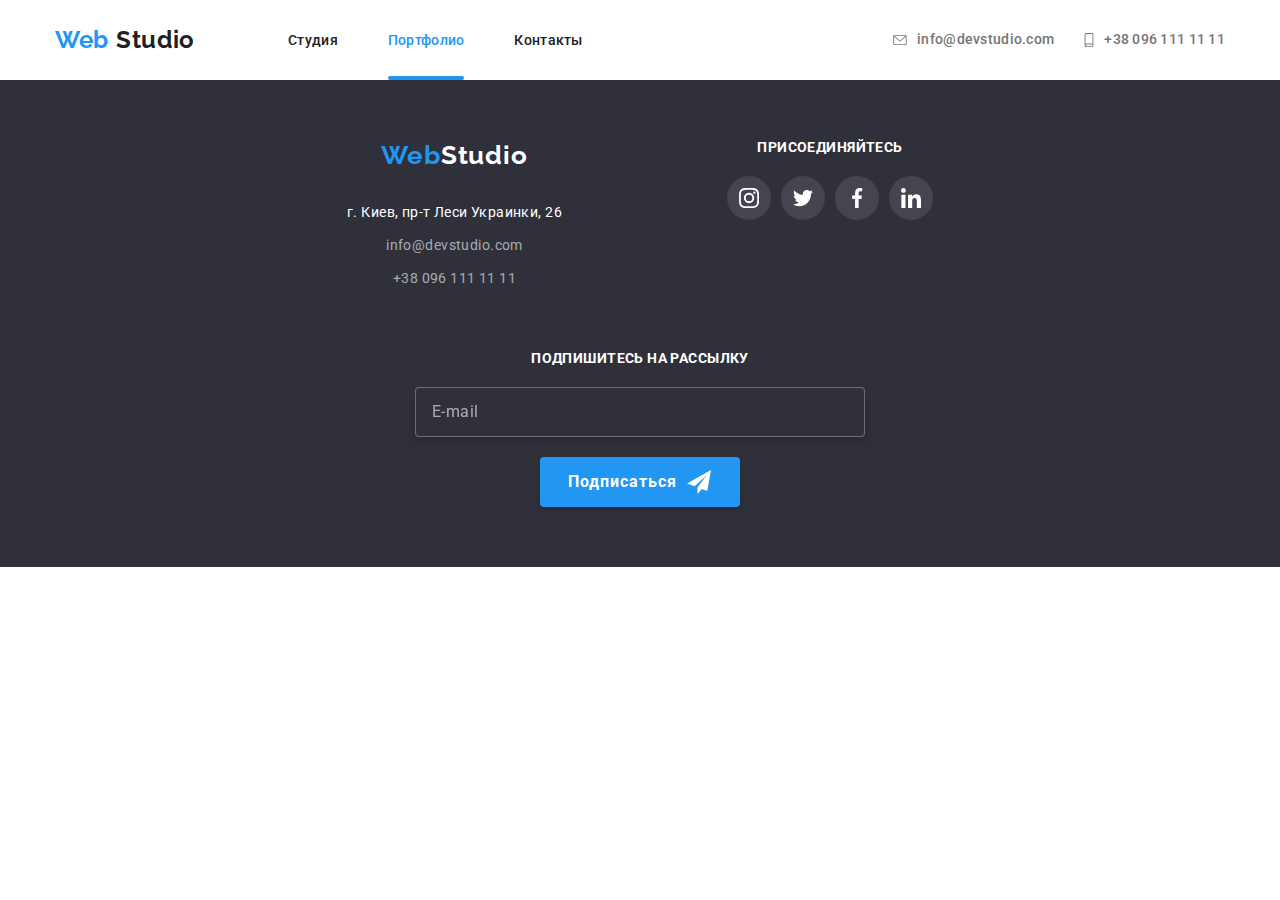
==== portfolio.html @ f7e1f3fc "Футер планшет - готов" ====
<!DOCTYPE html>
<html lang="en">

<head>
    <meta charset="UTF-8">
    <meta http-equiv="X-UA-Compatible" content="IE=edge">
    <meta name="viewport" content="width=device-width, initial-scale=1.0">
    <title>Портфолио</title>
    <link rel="preconnect" href="https://fonts.googleapis.com" />
    <link rel="preconnect" href="https://fonts.gstatic.com" crossorigin />
    <link
        href="https://fonts.googleapis.com/css2?family=Raleway:wght@400;700&family=Roboto:wght@400;500;700;900&display=swap"
        rel="stylesheet" />
    <link rel="stylesheet" href="https://cdnjs.cloudflare.com/ajax/libs/modern-normalize/1.1.0/modern-normalize.min.css" />
    
    <link rel="stylesheet" href="./css/main.min.css">

</head>

<body>
<!-- Шапка: логотип, меню, контакты -->
<header class="header">
    <div class="container header__container">
        <a class="header-logo" href="./index.html">Web
            <span class="header-logo-color">Studio</span>
        </a>
        <nav class="navigation">
            <ul class="nav-list">
                <li class="nav-list__item"> <a class="nav-list__btn" href="./index.html">Студия</a> </li>
                <li class="nav-list__item"> <a class="nav-list__btn current" href="./portfolio.html">Портфолио</a> </li>
                <li class="nav-list__item"> <a class="nav-list__btn" href="">Контакты</a> </li>
            </ul>
        </nav>

        <ul class="contact">
            <li class="contact__item">
                <a class="contact__link" href="mailto:info@devstudio.com">
                    <svg class="contact__svg" width="14" height="10">
                        <use href="./images/icons.svg#icon-envelope">
                        </use>
                    </svg>
                    info@devstudio.com
                </a>
            </li>
            <li class="contact__item">
                <a class="contact__link" href="tel:+380961111111">
                    <svg class="contact__svg" width="10" height="14">
                        <use href="./images/icons.svg#icon-smartphone">
                        </use>
                    </svg>
                    +38 096 111 11 11
                </a>
            </li>
        </ul>
        <button class="mobile-menu-btn" type="button" data-menu-open>
            <svg class="mobile-menu-btn__icon" width="40" height="40">
                <use href="./images/icons.svg#burger-menu-icon"></use>
            </svg>
        </button>
    </div>

    <div class="mobile-menu" data-menu>
        <div class="container mobile-menu__container">
            <nav class="mobile-navigation">
                <ul class="mobile-nav-list">
                    <li class="mobile-nav-list__item"> <a class="mobile-nav-list__btn"
                            href="./index.html">Студия</a> </li>
                    <li class="mobile-nav-list__item"> <a class="mobile-nav-list__btn current"
                            href="./portfolio.html">Портфолио</a> </li>
                    <li class="mobile-nav-list__item"> <a class="mobile-nav-list__btn" href="">Контакты</a> </li>
                </ul>
            </nav>

            <ul class="mobile-contact">
                <li class="mobile-contact__item">
                    <a class="mobile-contact-phone__link" href="tel:+380961111111">+38 096 111 11 11</a>
                </li>
                <li class="mobile-contact__item">
                    <a class="mobile-contact-mail__link" href="mailto:info@devstudio.com">info@devstudio.com</a>
                </li>

            </ul>

            <ul class="mobile-social">
                <li class="mobile-social__item">
                    <a class="mobile-social__link" href="">Instagram</a>
                </li>
                <li class="mobile-social__item">
                    <a class="mobile-social__link" href="">Twitter</a>
                </li>
                <li class="mobile-social__item">
                    <a class="mobile-social__link" href="">Facebook</a>
                </li>
                <li class="mobile-social__item">
                    <a class="mobile-social__link" href="">LinkedIn</a>
                </li>
            </ul>

            <button class="mobile-menu__close-btn" type="button" data-menu-close>
                <svg class="mobile-menu__close-icon" width="40" height="40">
                    <use href="./images/icons.svg#mobile-menu-icon-close">
                    </use>
                </svg>
            </button>
        </div>
    </div>
</header>



<!-- Герой -->
<!-- <main> -->
    <!-- Секция фильров -->
  
    <!-- <section class="section samples-section">
        <div class="container samples-container">
            <h1 class="visually-hidden">Портфолио</h1> -->
            <!-- этим кнопкам дать фон и цвет текста в обычном стостоянии + в состоянии hover/focus  -->
            <!-- <ul class="filter-list">
                <li class="filter-list__filter-item"><button class="filter-list__filter-btn" type="button">Все</button></li>
                <li class="filter-list__filter-item"><button class="filter-list__filter-btn" type="button">Веб-сайты</button></li>
                <li class="filter-list__filter-item"><button class="filter-list__filter-btn" type="button">Приложения</button></li>
                <li class="filter-list__filter-item"><button class="filter-list__filter-btn" type="button">Дизайн</button></li>
                <li class="filter-list__filter-item"><button class="filter-list__filter-btn" type="button">Маркетинг</button></li>
            </ul>
         -->
    


    <!-- Примеры работ -->
            <!-- <ul class="sample-item">
                <li class="sample-icon">
                    <div class="samples-galery example">
                        <a class="example__sample-link" href="">
                            <div class="thumb">
                                <img src="./images/sample1.jpg" alt="пример разработки веб сайта" width="370">
                                <div class="thumb-overlay">
                                    <p class="article-text">Технокряк это современная площадка распространения коронавируса.
                                        Компании используют эту платформу для цифрового
                                        шпионажа и атак на защищённые сервера конкурентов.</p>
                                </div>
                            </div>
                            <div class="sample-content describe">
                                <h2 class="describe__sample-title">Технокряк</h2>
                                <p class="describe__sample-text">Веб-сайт</p>
                            </div>
                        </a>
                    </div>
                </li>
        
                <li class="sample-icon">
                    <div class="samples-galery example">
                    <a class="example__sample-link" href="">
                        <div class="thumb">
                            <img src="./images/sample2.jpg" alt="пример разработки веб сайта" width="370">
                            <div class="thumb-overlay">
                                <p class="article-text">Технокряк это современная площадка распространения коронавируса. Компании используют эту
                                    платформу для цифрового
                                    шпионажа и атак на защищённые сервера конкурентов.</p>
                            </div>
                        </div>
                        <div class="sample-content describe">
                            <h2 class="describe__sample-title">Постер New Orlean vs Golden Star</h2>
                            <p class="describe__sample-text">Дизайн</p>
                        </div>
                    </a>
                    </div>
                </li>
                <li class="sample-icon">
                    <div class="samples-galery example">
                    <a class="example__sample-link" href="">
                        <div class="thumb">
                            <img src="./images/sample3.jpg" alt="пример разработки веб сайта" width="370">
                            <div class="thumb-overlay">
                                <p class="article-text">Технокряк это современная площадка распространения коронавируса. Компании используют эту
                                    платформу для цифрового
                                    шпионажа и атак на защищённые сервера конкурентов.</p>
                            </div>
                        </div>
                        <div class="sample-content describe">
                        <h2 class="describe__sample-title">Ресторан Seafood</h2>
                        <p class="describe__sample-text">Приложение</p>
                        </div>
                    </a>
                    </div>
                </li>
                <li class="sample-icon">
                    <div class="samples-galery example">
                    <a class="example__sample-link" href="">
                        <div class="thumb">
                            <img src="./images/sample4.jpg" alt="пример разработки веб сайта" width="370">
                            <div class="thumb-overlay">
                                <p class="article-text">Технокряк это современная площадка распространения коронавируса. Компании используют эту
                                    платформу для цифрового
                                    шпионажа и атак на защищённые сервера конкурентов.</p>
                            </div>
                        </div>
                        <div class="sample-content describe">
                        <h2 class="describe__sample-title">Проект Prime</h2>
                        <p class="describe__sample-text">Маркетинг</p>
                        </div>
                    </a>
                    </div>
                </li>
                <li class="sample-icon">
                    <div class="samples-galery example">
                    <a class="example__sample-link" href="">
                        <div class="thumb">
                            <img src="./images/sample5.jpg" alt="пример разработки веб сайта" width="370">
                            <div class="thumb-overlay">
                                <p class="article-text">Технокряк это современная площадка распространения коронавируса. Компании используют эту
                                    платформу для цифрового
                                    шпионажа и атак на защищённые сервера конкурентов.</p>
                            </div>
                        </div>
                        <div class="sample-content describe">
                        <h2 class="describe__sample-title">Проект Boxes</h2>
                        <p class="describe__sample-text">Приложение</p>
                        </div>
                    </a>
                    </div>
                </li>
                <li class="sample-icon">
                    <div class="samples-galery example">
                    <a class="example__sample-link" href="">
                        <div class="thumb">
                            <img src="./images/sample6.jpg" alt="пример разработки веб сайта" width="370">
                            <div class="thumb-overlay">
                                <p class="article-text">Технокряк это современная площадка распространения коронавируса. Компании используют эту
                                    платформу для цифрового
                                    шпионажа и атак на защищённые сервера конкурентов.</p>
                            </div>
                        </div>
                        <div class="sample-content describe">
                        <h2 class="describe__sample-title">Inspiration has no Borders</h2>
                        <p class="describe__sample-text">Веб-сайт</p>
                        </div>
                    </a>
                    </div>
                </li>
                <li class="sample-icon">
                    <div class="samples-galery example">
                    <a class="example__sample-link" href="">
                        <div class="thumb">
                            <img src="./images/sample7.jpg" alt="пример разработки веб сайта" width="370">
                            <div class="thumb-overlay">
                                <p class="article-text">Технокряк это современная площадка распространения коронавируса. Компании используют эту
                                    платформу для цифрового
                                    шпионажа и атак на защищённые сервера конкурентов.</p>
                            </div>
                        </div>
                        <div class="sample-content describe">
                        <h2 class="describe__sample-title">Издание Limited Edition</h2>
                        <p class="describe__sample-text">Дизайн</p>
                        </div>
                    </a>
                    </div>
                </li>
                <li class="sample-icon">
                    <div class="samples-galery example">
                    <a class="example__sample-link" href="">
                        <div class="thumb">
                            <img src="./images/sample8.jpg" alt="пример разработки веб сайта" width="370">
                            <div class="thumb-overlay">
                                <p class="article-text">Технокряк это современная площадка распространения коронавируса. Компании используют эту
                                    платформу для цифрового
                                    шпионажа и атак на защищённые сервера конкурентов.</p>
                            </div>
                        </div>
                        <div class="sample-content describe">    
                        <h2 class="describe__sample-title">Проект LAB</h2>
                        <p class="describe__sample-text">Маркетинг</p>
                        </div>
                    </a>
                    </div>
                </li>
                <li class="sample-icon">
                    <div class="samples-galery example">
                    <a class="example__sample-link" href="">
                        <div class="thumb">
                            <img src="./images/sample9.jpg" alt="пример разработки веб сайта" width="370">
                            <div class="thumb-overlay">
                                <p class="article-text">Технокряк это современная площадка распространения коронавируса. Компании используют эту
                                    платформу для цифрового
                                    шпионажа и атак на защищённые сервера конкурентов.</p>
                            </div>
                        </div>
                        <div class="sample-content describe">
                        <h2 class="describe__sample-title">Growing Business</h2>
                        <p class="describe__sample-text">Приложение</p>
                        </div>
                    </a>
                    </div>
                </li>
            </ul>
            </div>
       
       
    </section> -->




<!-- </main> -->

<!-- Footer -->

<Footer class="footer">
    <div class="container footer-container">
        <div class="footer__mobile">
            <div class="footer-address-container">
                <a class="footer-logo" href="./index.html">Web
                    <span class="footer-logo-color">Studio</span>
                </a> 
                <address class="contact-address">
                    <ul class="footer-item contacts">
                        <li class="contacts__contact-list">
                            <a class="contacts__footer-address" href="https://goo.gl/maps/yusCDUmG67zQRd1Q9" target="_blank"
                                rel="noopener noreferrer nofollow">г.
                                Киев, пр-т Леси Украинки, 26</a>
                        </li>
                        <li class="contacts__contact-list">
                            <a class="contacts__footer-contact" href="mailto:info@devstudio.com">info@devstudio.com</a>
                        </li>
                        <li class="contacts__contact-list">
                            <a class="contacts__footer-contact" href="tel:+380961111111">+38 096 111 11 11</a>
                        </li>
                    </ul>
                </address>
            </div>
        
        <!-- Присоединяйтесь -->
            <div class="join-us">
                <p class="join-us__title">Присоединяйтесь</p>
                <ul class="network-social list">
                    <li class="list__network-social-item">
                        <a class="list__network-social-link" href="">
                            <svg class="list__network-social-icon" width="20" height="20">
                                <use href="./images/icons.svg#icon-instagram-footer">
                                </use>
                            </svg>
                        </a>
                    </li>
                    <li class="list__network-social-item">
                        <a class="list__network-social-link" href="">
                            <svg class="list__network-social-icon" width="20" height="20">
                                <use href="./images/icons.svg#icon-twitter-footer">
                                </use>
                            </svg>
                        </a>
                    </li>
                    <li class="list__network-social-item">
                        <a class="list__network-social-link" href="">
                            <svg class="list__network-social-icon" width="20" height="20">
                                <use href="./images/icons.svg#icon-facebook-footer">
                                </use>
                            </svg>
                        </a>
                    </li>
                    <li class="list__network-social-item">
                        <a class="list__network-social-link" href="">
                            <svg class="list__network-social-icon" width="20" height="20">
                                <use href="./images/icons.svg#icon-linkedin-footer">
                                </use>
                            </svg>
                        </a>
                    </li>
                </ul>
            </div>
        </div>
<!-- Подпишитесь на рассылку -->
        <form class="subscribe">
            <p class="subscribe-title">Подпишитесь на рассылку</p>
            <div class="subscribe-wrap newsletter">
                <input type="email" class="newsletter__subscribe-input" name="mail" placeholder="E-mail">
<!-- Кнопка "Подписаться" -->
                <button class="newsletter__subscribe-btn text" type="submit">Подписаться
                    <svg class="newsletter__subscribe-icon" width="24" height="24">
                        <use href="./images/icons.svg#icon-icon-send">
                        </use>
                    </svg>
                </button>
            </div>

        </form>

    </div>
</Footer>

    <script src="./JS/menu.js"></script>

</body>

</html>
---- css/main.min.css ----
button{cursor:pointer;border:none;padding:0}img{display:block;max-width:100%;height:auto}body{margin:0;background-color:#fff;color:#212121;font-family:"Roboto", sans-serif}html{box-sizing:border-box}*,*::before,*::after{box-sizing:inherit}p,h1,h2,h3,h4,h5,h6{margin:0}ul{margin:0;padding:0;list-style:none}:root{--accent-bg-color: #2196f3;--main-text-color: #212121;--accent-text-color: #fff;--main-bg-color: #fff;--main-logo-color: #2196f3}.container{padding-left:15px;padding-right:15px}@media screen and (min-width: 480px){.container{width:480px;margin-left:auto;margin-right:auto}}@media screen and (min-width: 768px){.container{width:768px}}@media screen and (min-width: 1200px){.container{width:1200px}}.header-logo{padding-top:16px;padding-bottom:16px;font-family:"Raleway";font-weight:700;font-style:normal;font-size:26px;line-height:1.19;letter-spacing:0.03em;text-decoration:none;color:var(--main-logo-color)}@media screen and (min-width: 768px){.header-logo{padding-top:26px;padding-bottom:26px;margin-right:88px;font-size:24px;line-height:1.16}}@media screen and (min-width: 1200px){.header-logo{margin-right:93px;padding-top:24px;padding-bottom:25px}}.header-logo-color{color:#212121}.footer-logo{display:flex;justify-content:center;align-items:center;margin-bottom:30px;font-family:"Raleway";font-weight:700;font-size:26px;line-height:1.19;letter-spacing:0.03em;color:var(--main-logo-color);text-decoration:none}.footer-logo-color{color:#fff}.hero-container__btn{display:inline-block;padding:10px 32px;min-width:200px;margin-top:30px;background:#2196f3;box-shadow:0px 4px 4px rgba(0,0,0,0.15);border-radius:4px;border:transparent;transition:background-color 250ms cubic-bezier(0.4, 0, 0.2, 1)}.hero-container__btn:hover,.hero-container__btn:focus{background-color:#188ce8}.hero-container__btn.text{font-weight:700;font-size:16px;line-height:1.87;letter-spacing:0.06em;color:#ffffff;text-align:center;align-items:center}.newsletter__subscribe-btn{padding:10px 28px;min-width:200px;height:50px;margin-left:12px;color:#fff;background:#2196f3;box-shadow:0px 4px 4px rgba(0,0,0,0.15);border-radius:4px;border:transparent;transition:background-color 250ms cubic-bezier(0.4, 0, 0.2, 1)}.newsletter__subscribe-btn.text{display:flex;margin:0 auto;font-weight:700;font-size:16px;line-height:1.88;align-items:center;text-align:center;letter-spacing:0.06em;color:#ffffff}.newsletter__subscribe-icon{margin-left:10px}.submit-btn{display:block;margin:0 auto;padding:10px 55px;min-width:200px;color:#ffffff;background:#2196f3;border-radius:4px;border:transparent;transition:background-color 250ms cubic-bezier(0.4, 0, 0.2, 1),box-shadow 250ms cubic-bezier(0.4, 0, 0.2, 1)}.submit-btn.text{font-weight:bold;font-size:16px;line-height:1.87;display:flex;align-items:center;text-align:center;letter-spacing:0.06em;color:#ffffff}.submit-btn:hover,.submit-btn:focus{background-color:#188ce8;box-shadow:0px 1px 3px rgba(0,0,0,0.12),0px 1px 1px rgba(0,0,0,0.14),0px 2px 1px rgba(0,0,0,0.2)}.person-list__social{display:flex;justify-content:center}.social__item+.social__item{margin-left:10px}.social__link{display:flex;justify-content:center;align-items:center;width:44px;height:44px;background:#fff;border-radius:50%;fill:#afb1b8;transition:background-color 250ms cubic-bezier(0.4, 0, 0.2, 1),fill 250ms cubic-bezier(0.4, 0, 0.2, 1)}.social__link:hover{background-color:var(--accent-bg-color);fill:#fff}.social__link:focus{background-color:var(--accent-bg-color);fill:#fff;outline:none}.network-social{display:flex}.list__network-social-item+.list__network-social-item{margin-left:10px}.list__network-social-link{display:flex;justify-content:center;align-items:center;width:44px;height:44px;background:rgba(255,255,255,0.1);border-radius:50%;fill:#fff;transition:background-color 250ms cubic-bezier(0.4, 0, 0.2, 1)}.list__network-social-link:hover{background-color:var(--accent-bg-color);color:currentColor}.list__network-social-link:focus{background-color:var(--accent-bg-color);color:currentColor;outline:none}.backdrop{position:fixed;top:0;width:100vw;height:100vh;background:rgba(0,0,0,0.2);transition:opacity 350ms, visibility 350ms}.backdrop.is-hidden .modal{transform:scale(0.5) rotate(-180deg)}.modal{width:528px;min-height:581px;padding:40px;position:absolute;top:50%;left:50%;transform:translate(-50%, -50%) rotate(0) scale(1);transition:transform 350ms;background:#ffffff;box-shadow:0px 1px 3px rgba(0,0,0,0.12),0px 1px 1px rgba(0,0,0,0.14),0px 2px 1px rgba(0,0,0,0.2);border-radius:4px}.close-modal{position:absolute;display:flex;justify-content:center;align-items:center;width:30px;height:30px;border-radius:50%;border:1px solid rgba(0,0,0,0.1);background-color:#fff;top:8px;right:8px;transition:fill 250ms cubic-bezier(0.4, 0, 0.2, 1)}.close-modal:hover,.close-modal:focus{fill:var(--accent-bg-color)}.is-hidden{opacity:0;pointer-events:none;visibility:hidden}.form__modal-title{font-weight:bold;font-size:20px;line-height:1.15;text-align:center;letter-spacing:0.03em;color:#212121;margin-bottom:12px}.modal-input-wrap{position:relative}.customer__modal-icon{position:absolute;left:12px;top:50%;transform:translateY(-50%)}.form-field{display:flex;width:100%;flex-direction:column;justify-content:center;margin-bottom:10px}.form-field.feedback{margin-bottom:20px}.form-field.feedback.checkbox{margin-bottom:30px}.data__form-label{font-size:12px;line-height:1.16;letter-spacing:0.01em;color:#757575;margin-bottom:4px}.form-field textarea{padding:12px 16px;width:100%;height:120px;resize:none}.customer__form-input{width:100%;height:40px;border:1px solid rgba(33,33,33,0.2);border-radius:4px;padding-left:42px;outline:none;transition:border-color 250ms cubic-bezier(0.4, 0, 0.2, 1)}.customer__form-input:focus{border-color:var(--accent-bg-color)}.customer__form-input:focus+.customer__modal-icon{fill:var(--accent-bg-color)}.customer__form-input.text::placeholder{font-size:14px;line-height:1.14;letter-spacing:0.01em;color:rgba(117,117,117,0.5)}.checkbox__modal-checkbox-text{display:flex;justify-content:center;align-items:center;font-size:14px;line-height:1.71;letter-spacing:0.03em;color:#757575}.checkbox__modal-checkbox-text::before{content:"";width:16px;height:15px;border:2px solid #212121;border-radius:2px;align-items:center;margin-right:7px}.checkbox__modal-checkbox:checked+.checkbox__modal-checkbox-text::before{background-image:url(../images/icon-check.svg);border:none}.checkbox__modal-checkbox:focus+.checkbox__modal-checkbox-text::before{border-color:#2196f3}.checkbox__modal-checkbox-text .checkbox__policy-link{color:#2196f3;text-decoration:underline}.navigation{display:none}.contact{display:none}.header{position:relative;width:100%}.header__container{display:flex;justify-content:space-between;align-items:center}.mobile-menu-btn{background-color:transparent;border:none;padding:0;line-height:0}.mobile-menu-btn{fill:var(--main-text-color);transition:fill 250ms cubic-bezier(0.4, 0, 0.2, 1)}.mobile-menu-btn:hover,.mobile-menu-btn:focus{fill:var(--accent-bg-color)}.mobile-menu__close-btn{position:absolute;top:10px;right:15px;background-color:transparent;border:none;padding:0;line-height:0;fill:var(--main-text-color);transition:fill 250ms cubic-bezier(0.4, 0, 0.2, 1)}.mobile-menu__close-btn:hover,.mobile-menu__close-btn:focus{fill:var(--accent-bg-color)}.mobile-menu__container{position:relative;padding-top:48px;padding-bottom:48px;background:#FFFFFF;box-shadow:0px 4px 8px rgba(0,0,0,0.04),0px 2px 4px rgba(0,0,0,0.08),0px 1px 3px rgba(0,0,0,0.16)}.mobile-menu{position:absolute;width:100vw;height:100vh;top:0;left:0;overflow:auto;opacity:0;visibility:hidden;pointer-events:none;transition:opacity 250ms cubic-bezier(0.4, 0, 0.2, 1),visibility 250ms cubic-bezier(0.4, 0, 0.2, 1)}.mobile-menu.is-open{opacity:1;visibility:visible;pointer-events:auto}.mobile-nav-list{margin-bottom:302px}.mobile-nav-list__item:not(:last-child){margin-bottom:32px}.mobile-nav-list__btn{text-decoration:none;font-weight:500;font-size:40px;line-height:1.17;letter-spacing:0.02em;color:var(--main-text-color);transition:color 250ms cubic-bezier(0.4, 0, 0.2, 1)}@media screen and (max-width: 385px){.mobile-nav-list__btn{font-size:25px}}.mobile-nav-list__btn:hover,.mobile-nav-list__btn:focus{color:var(--accent-bg-color)}.mobile-nav-list__btn.current{color:var(--accent-bg-color)}.mobile-contact__item{display:flex}.mobile-contact-phone__link{font-weight:500;font-size:34px;line-height:1.17;letter-spacing:0.02em;text-decoration:none;color:var(--accent-bg-color);margin-bottom:32px}@media screen and (max-width: 385px){.mobile-contact-phone__link{font-size:25px}}.mobile-contact-mail__link{font-weight:500;font-size:24px;line-height:1.16;letter-spacing:0.02em;text-decoration:none;color:#757575;margin-bottom:64px}@media screen and (max-width: 385px){.mobile-contact-mail__link{font-size:20px}}.mobile-social{display:flex}.mobile-social__item:not(:last-child){border-right:1px solid rgba(33,33,33,0.2)}.mobile-social__item:not(:first-child){padding-left:10px}.mobile-social__link{text-decoration:none;font-weight:500;font-size:18px;line-height:1.22;letter-spacing:0.02em;padding:0 10px 0 0;color:#2196F3}@media screen and (max-width: 385px){.mobile-social__link{font-size:14px}}@media screen and (min-width: 768px){.navigation{display:flex;align-items:center}.contact{display:block;margin-left:auto}.mobile-menu-btn{display:none}}.nav-list{display:flex;align-items:center;font-weight:500;font-size:14px;line-height:1, 14;letter-spacing:0.02em;list-style:none}.nav-list__btn{position:relative;display:block;text-decoration:none;color:var(--main-text-color);padding:32px 0;transition:color 250ms cubic-bezier(0.4, 0, 0.2, 1)}.nav-list__btn:hover,.nav-list__btn:focus{color:#2196f3;outline:none}.nav-list__btn.current{color:var(--accent-bg-color)}.nav-list>.nav-list__item:not(:last-child){margin-right:50px}.nav-list__btn.current:after{position:absolute;content:"";display:block;width:100%;height:4px;background-color:var(--accent-bg-color);border-radius:2px;bottom:0}.contact__item{display:flex;align-items:center}.contact__item:nth-child(1){margin-bottom:10px}.contact__link{font-weight:500;font-size:12px;line-height:1.16;letter-spacing:0.02em;color:#757575;text-decoration:none;display:flex;align-items:center;transition:color 250ms cubic-bezier(0.4, 0, 0.2, 1)}.contact__link:hover,.contact__link:focus{color:var(--accent-bg-color);outline:none}.contact__svg{margin-right:8px;fill:currentColor}@media screen and (min-width: 1200px){.navigation{display:block}.contact{display:flex;margin-left:auto}.mobile-menu-btn{display:none}.contact__item:nth-child(1){margin-bottom:0;margin-right:30px}.contact__link{font-size:14px;line-height:1.14}.contact__svg{margin-right:10px}}.hero{max-width:1600px;margin-left:auto;margin-right:auto;text-align:center;padding-top:200px;padding-bottom:200px;background-color:#2f303a;background-image:linear-gradient(rgba(47,48,58,0.4), rgba(47,48,58,0.4)),url(../images/hero.jpg);background-repeat:no-repeat;background-position:center;background-size:cover}.hero .hero-container__text{width:696px;margin-left:auto;margin-right:auto;font-weight:900;font-size:44px;line-height:1.36;text-align:center;letter-spacing:0.06em;text-transform:uppercase;color:#ffffff}.features{padding-top:94px}.features__container{display:flex;flex-wrap:nowrap}.features-icon{width:270px;height:120px;display:flex;justify-content:center;align-items:center;background:#f5f4fa;border-radius:4px;margin-bottom:30px}.features-list+.features-list{margin-left:30px}.features li h3{list-style:none;text-transform:uppercase}.features li h3-title{margin-bottom:10px;font-weight:bold;font-size:14px;line-height:16px;letter-spacing:0.03em;color:#212121}.features p{font-size:14px;line-height:1.71;letter-spacing:0.03em;color:#757575}.works{padding-top:94px;padding-bottom:94px}.works__title{margin-bottom:50px;font-weight:700;font-size:36px;line-height:1, 16;text-align:center;letter-spacing:0.03em;color:var(--main-text-color)}.works-list{list-style:none;display:flex}.works-category{position:absolute;display:flex;align-items:center;justify-content:center;left:0;bottom:0;width:100%;height:70px;font-weight:bold;font-size:14px;line-height:1.14;letter-spacing:0.03em;text-transform:uppercase;color:#fff;background:rgba(47,48,58,0.8)}.works-list__works-img{position:relative}.works-list__works-img:not(:last-child){margin-right:30px}.team{padding-top:94px;padding-bottom:94px;background:#f5f4fa;text-align:center}.team__title{font-family:Roboto;font-style:normal;font-weight:700;font-size:36px;line-height:1.16;text-align:center;letter-spacing:0.03em;color:var(--main-text-color);margin-bottom:50px}.team__img{background:#fff;box-shadow:0px 1px 3px rgba(0,0,0,0.12),0px 1px 1px rgba(0,0,0,0.14),0px 2px 1px rgba(0,0,0,0.2);border-radius:0px 0px 4px 4px}.team__img:not(:last-child){margin-right:30px}.person-card__name{padding-bottom:10px}.person-card{padding-top:30px;padding-bottom:30px}.team__person{list-style:none;display:flex}.person-card__name{font-family:inherit;font-weight:500;font-size:16px;line-height:1.18;text-align:center;letter-spacing:0.03em;color:var(--main-text-color)}.person-card__profession{font-size:16px;line-height:1.18;text-align:center;letter-spacing:0.03em;color:#757575;margin-bottom:16px}.clients{padding-top:94px;padding-bottom:94px}.clients__title{font-weight:bold;font-size:36px;line-height:1.16;text-align:center;letter-spacing:0.03em;color:#212121;margin-bottom:50px}.clients-list{display:flex;justify-content:center;align-items:center}.clients-list__item:not(:last-child){margin-right:30px}.clients-list__icon{width:170px;height:92px;border:1px solid #afb1b8;border-radius:4px;display:flex;justify-content:center;align-items:center;fill:#afb1b8;transition:fill 250ms cubic-bezier(0.4, 0, 0.2, 1),border-color 250ms cubic-bezier(0.4, 0, 0.2, 1)}.clients-list__icon:hover,.clients-list__icon:focus{fill:var(--accent-bg-color);border-color:var(--accent-bg-color);outline:none}.samples-section{padding-top:94px;padding-bottom:94px}.visually-hidden{position:absolute;clip:rect(0 0 0 0)}.filter-list__filter-item:not(:last-child){margin-right:8px}.filter-list{display:flex;justify-content:center;margin-bottom:54px}.filter-list__filter-btn{font-family:inherit;font-weight:500;font-size:16px;line-height:1.62;text-align:center;letter-spacing:0.03em;color:var(--main-text-color);background:#f5f4fa;border:1px;border-radius:4px;padding:6px 22px;min-width:73px;transition:box-shadow 250ms cubic-bezier(0.4, 0, 0.2, 1),color 250ms cubic-bezier(0.4, 0, 0.2, 1),background-color 250ms cubic-bezier(0.4, 0, 0.2, 1)}.filter-list__filter-btn:hover{background-color:var(--accent-bg-color);color:var(--accent-text-color);border-radius:4px;border:transparent;box-shadow:0px 3px 1px rgba(0,0,0,0.1),0px 1px 2px rgba(0,0,0,0.08),0px 2px 2px rgba(0,0,0,0.12)}.filter-list__filter-btn:focus{background-color:var(--accent-bg-color);color:var(--accent-text-color);box-shadow:0px 3px 1px rgba(0,0,0,0.1),0px 1px 2px rgba(0,0,0,0.08),0px 2px 2px rgba(0,0,0,0.12);outline:none}.describe__sample-title{font-weight:700;font-size:18px;line-height:2;letter-spacing:0.06em;text-align:left;color:#212121;margin-bottom:4px}.describe__sample-text{font-size:16px;line-height:1.87;letter-spacing:0.03em;color:#757575;text-align:left}.sample-content{padding:20px 24px;border-bottom:1px solid #eeeeee;border-right:1px solid #eeeeee;border-left:1px solid #eeeeee}.sample-item{display:flex;margin-left:-30px;margin-top:-30px;flex-wrap:wrap;text-align:left}.sample-icon{background:#ffffff;width:calc(100% / 3 - 30px);margin-left:30px;margin-top:30px}.example__sample-link{display:block;text-decoration:none;transition:box-shadow 250ms cubic-bezier(0.4, 0, 0.2, 1)}.example__sample-link:hover,.example__sample-link:focus{box-shadow:0px 1px 1px rgba(0,0,0,0.12),0px 4px 4px rgba(0,0,0,0.06),1px 4px 6px rgba(0,0,0,0.16);outline:none}.example__sample-link:hover .thumb-overlay,.example__sample-link:focus .thumb-overlay{transform:translateY(0);box-shadow:0px 1px 1px rgba(0,0,0,0.12),0px 4px 4px rgba(0,0,0,0.06),1px 4px 6px rgba(0,0,0,0.16)}.thumb{position:relative;overflow:hidden}.thumb-overlay{position:absolute;width:100%;height:100%;top:0;left:0;background:rgba(33,150,243,0.9);transform:translateY(101%);transition:transform 250ms cubic-bezier(0.4, 0, 0.2, 1)}.article-text{font-size:18px;line-height:1.56;text-align:left;letter-spacing:0.03em;color:#ffffff;padding:63px 24px}.footer{background-color:#2f303a;padding-top:60px;padding-bottom:60px;padding-left:15px;padding-right:15px}.footer-container{display:block;text-align:center}.contact-address{margin-bottom:60px}.contacts__footer-address{font-style:normal;font-weight:normal;font-size:14px;line-height:1.71;letter-spacing:0.03em;color:#ffffff;text-decoration:none}.footer-item>.contacts__contact-list:not(:last-child){margin-bottom:9px}@media screen and (max-width: 767px){.footer-item>.contacts__contact-list:not(:last-child){margin-bottom:8px}}.contacts__footer-contact{font-style:normal;font-size:14px;line-height:1.71;letter-spacing:0.03em;color:rgba(255,255,255,0.6);text-decoration:none}@media screen and (min-width: 768px){.join-us{margin-left:165px}}@media screen and (max-width: 768px){.join-us{margin-bottom:20px}}.join-us__title{font-weight:bold;font-size:14px;line-height:1.14;letter-spacing:0.03em;text-transform:uppercase;color:#fff;margin-bottom:20px}@media screen and (min-width: 768px){.join-us{display:block}.footer__mobile{display:flex;justify-content:center}}.network-social{display:flex;justify-content:center}.subscribe-title{margin-bottom:20px;font-weight:700;font-size:14px;line-height:1.14;letter-spacing:0.03em;text-transform:uppercase;color:#ffffff}.newsletter__subscribe-input{padding-left:16px;width:100%;height:50px;margin-bottom:20px;border:1px solid rgba(255,255,255,0.3);background:#2f303a;filter:drop-shadow(0px 4px 4px rgba(0,0,0,0.15));border-radius:4px;outline:none;color:#fff;transition:border-color 250ms cubic-bezier(0.4, 0, 0.2, 1)}@media screen and (min-width: 768px){.newsletter__subscribe-input{width:450px}}.newsletter__subscribe-input:focus{border-color:var(--accent-bg-color)}::placeholder{font-size:16px;line-height:1.25;display:flex;align-items:center;letter-spacing:0.03em;color:rgba(255,255,255,0.6)}
/*# sourceMappingURL=main.min.css.map */
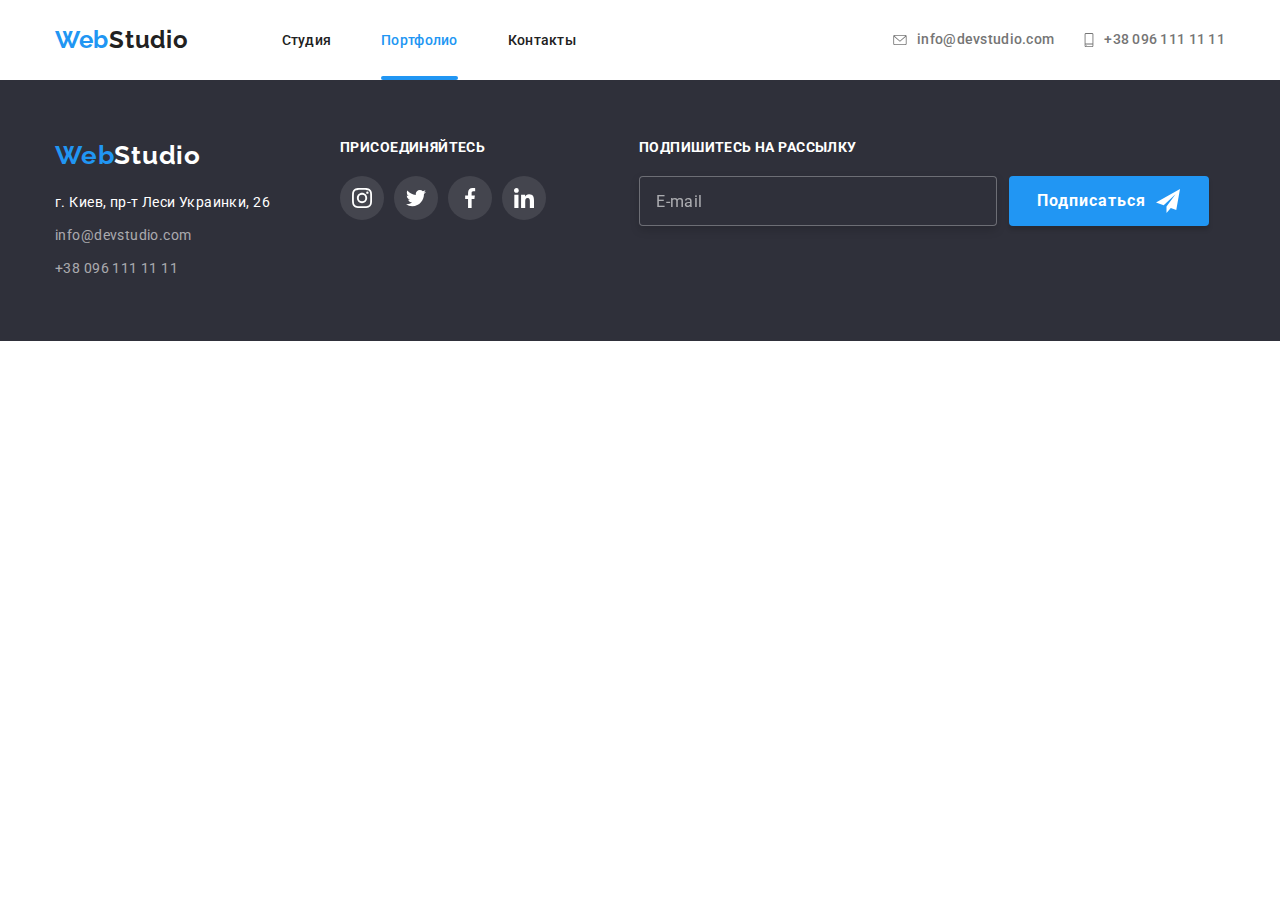
==== commit 9beafdd5: "сделал футер - десктоп" ====
--- a/portfolio.html
+++ b/portfolio.html
@@ -21,8 +21,7 @@
 <!-- Шапка: логотип, меню, контакты -->
 <header class="header">
     <div class="container header__container">
-        <a class="header-logo" href="./index.html">Web
-            <span class="header-logo-color">Studio</span>
+        <a class="header-logo" href="./index.html">Web<span class="header-logo-color">Studio</span>
         </a>
         <nav class="navigation">
             <ul class="nav-list">
--- a/css/main.min.css
+++ b/css/main.min.css
@@ -1,2 +1,2 @@
-button{cursor:pointer;border:none;padding:0}img{display:block;max-width:100%;height:auto}body{margin:0;background-color:#fff;color:#212121;font-family:"Roboto", sans-serif}html{box-sizing:border-box}*,*::before,*::after{box-sizing:inherit}p,h1,h2,h3,h4,h5,h6{margin:0}ul{margin:0;padding:0;list-style:none}:root{--accent-bg-color: #2196f3;--main-text-color: #212121;--accent-text-color: #fff;--main-bg-color: #fff;--main-logo-color: #2196f3}.container{padding-left:15px;padding-right:15px}@media screen and (min-width: 480px){.container{width:480px;margin-left:auto;margin-right:auto}}@media screen and (min-width: 768px){.container{width:768px}}@media screen and (min-width: 1200px){.container{width:1200px}}.header-logo{padding-top:16px;padding-bottom:16px;font-family:"Raleway";font-weight:700;font-style:normal;font-size:26px;line-height:1.19;letter-spacing:0.03em;text-decoration:none;color:var(--main-logo-color)}@media screen and (min-width: 768px){.header-logo{padding-top:26px;padding-bottom:26px;margin-right:88px;font-size:24px;line-height:1.16}}@media screen and (min-width: 1200px){.header-logo{margin-right:93px;padding-top:24px;padding-bottom:25px}}.header-logo-color{color:#212121}.footer-logo{display:flex;justify-content:center;align-items:center;margin-bottom:30px;font-family:"Raleway";font-weight:700;font-size:26px;line-height:1.19;letter-spacing:0.03em;color:var(--main-logo-color);text-decoration:none}.footer-logo-color{color:#fff}.hero-container__btn{display:inline-block;padding:10px 32px;min-width:200px;margin-top:30px;background:#2196f3;box-shadow:0px 4px 4px rgba(0,0,0,0.15);border-radius:4px;border:transparent;transition:background-color 250ms cubic-bezier(0.4, 0, 0.2, 1)}.hero-container__btn:hover,.hero-container__btn:focus{background-color:#188ce8}.hero-container__btn.text{font-weight:700;font-size:16px;line-height:1.87;letter-spacing:0.06em;color:#ffffff;text-align:center;align-items:center}.newsletter__subscribe-btn{padding:10px 28px;min-width:200px;height:50px;margin-left:12px;color:#fff;background:#2196f3;box-shadow:0px 4px 4px rgba(0,0,0,0.15);border-radius:4px;border:transparent;transition:background-color 250ms cubic-bezier(0.4, 0, 0.2, 1)}.newsletter__subscribe-btn.text{display:flex;margin:0 auto;font-weight:700;font-size:16px;line-height:1.88;align-items:center;text-align:center;letter-spacing:0.06em;color:#ffffff}.newsletter__subscribe-icon{margin-left:10px}.submit-btn{display:block;margin:0 auto;padding:10px 55px;min-width:200px;color:#ffffff;background:#2196f3;border-radius:4px;border:transparent;transition:background-color 250ms cubic-bezier(0.4, 0, 0.2, 1),box-shadow 250ms cubic-bezier(0.4, 0, 0.2, 1)}.submit-btn.text{font-weight:bold;font-size:16px;line-height:1.87;display:flex;align-items:center;text-align:center;letter-spacing:0.06em;color:#ffffff}.submit-btn:hover,.submit-btn:focus{background-color:#188ce8;box-shadow:0px 1px 3px rgba(0,0,0,0.12),0px 1px 1px rgba(0,0,0,0.14),0px 2px 1px rgba(0,0,0,0.2)}.person-list__social{display:flex;justify-content:center}.social__item+.social__item{margin-left:10px}.social__link{display:flex;justify-content:center;align-items:center;width:44px;height:44px;background:#fff;border-radius:50%;fill:#afb1b8;transition:background-color 250ms cubic-bezier(0.4, 0, 0.2, 1),fill 250ms cubic-bezier(0.4, 0, 0.2, 1)}.social__link:hover{background-color:var(--accent-bg-color);fill:#fff}.social__link:focus{background-color:var(--accent-bg-color);fill:#fff;outline:none}.network-social{display:flex}.list__network-social-item+.list__network-social-item{margin-left:10px}.list__network-social-link{display:flex;justify-content:center;align-items:center;width:44px;height:44px;background:rgba(255,255,255,0.1);border-radius:50%;fill:#fff;transition:background-color 250ms cubic-bezier(0.4, 0, 0.2, 1)}.list__network-social-link:hover{background-color:var(--accent-bg-color);color:currentColor}.list__network-social-link:focus{background-color:var(--accent-bg-color);color:currentColor;outline:none}.backdrop{position:fixed;top:0;width:100vw;height:100vh;background:rgba(0,0,0,0.2);transition:opacity 350ms, visibility 350ms}.backdrop.is-hidden .modal{transform:scale(0.5) rotate(-180deg)}.modal{width:528px;min-height:581px;padding:40px;position:absolute;top:50%;left:50%;transform:translate(-50%, -50%) rotate(0) scale(1);transition:transform 350ms;background:#ffffff;box-shadow:0px 1px 3px rgba(0,0,0,0.12),0px 1px 1px rgba(0,0,0,0.14),0px 2px 1px rgba(0,0,0,0.2);border-radius:4px}.close-modal{position:absolute;display:flex;justify-content:center;align-items:center;width:30px;height:30px;border-radius:50%;border:1px solid rgba(0,0,0,0.1);background-color:#fff;top:8px;right:8px;transition:fill 250ms cubic-bezier(0.4, 0, 0.2, 1)}.close-modal:hover,.close-modal:focus{fill:var(--accent-bg-color)}.is-hidden{opacity:0;pointer-events:none;visibility:hidden}.form__modal-title{font-weight:bold;font-size:20px;line-height:1.15;text-align:center;letter-spacing:0.03em;color:#212121;margin-bottom:12px}.modal-input-wrap{position:relative}.customer__modal-icon{position:absolute;left:12px;top:50%;transform:translateY(-50%)}.form-field{display:flex;width:100%;flex-direction:column;justify-content:center;margin-bottom:10px}.form-field.feedback{margin-bottom:20px}.form-field.feedback.checkbox{margin-bottom:30px}.data__form-label{font-size:12px;line-height:1.16;letter-spacing:0.01em;color:#757575;margin-bottom:4px}.form-field textarea{padding:12px 16px;width:100%;height:120px;resize:none}.customer__form-input{width:100%;height:40px;border:1px solid rgba(33,33,33,0.2);border-radius:4px;padding-left:42px;outline:none;transition:border-color 250ms cubic-bezier(0.4, 0, 0.2, 1)}.customer__form-input:focus{border-color:var(--accent-bg-color)}.customer__form-input:focus+.customer__modal-icon{fill:var(--accent-bg-color)}.customer__form-input.text::placeholder{font-size:14px;line-height:1.14;letter-spacing:0.01em;color:rgba(117,117,117,0.5)}.checkbox__modal-checkbox-text{display:flex;justify-content:center;align-items:center;font-size:14px;line-height:1.71;letter-spacing:0.03em;color:#757575}.checkbox__modal-checkbox-text::before{content:"";width:16px;height:15px;border:2px solid #212121;border-radius:2px;align-items:center;margin-right:7px}.checkbox__modal-checkbox:checked+.checkbox__modal-checkbox-text::before{background-image:url(../images/icon-check.svg);border:none}.checkbox__modal-checkbox:focus+.checkbox__modal-checkbox-text::before{border-color:#2196f3}.checkbox__modal-checkbox-text .checkbox__policy-link{color:#2196f3;text-decoration:underline}.navigation{display:none}.contact{display:none}.header{position:relative;width:100%}.header__container{display:flex;justify-content:space-between;align-items:center}.mobile-menu-btn{background-color:transparent;border:none;padding:0;line-height:0}.mobile-menu-btn{fill:var(--main-text-color);transition:fill 250ms cubic-bezier(0.4, 0, 0.2, 1)}.mobile-menu-btn:hover,.mobile-menu-btn:focus{fill:var(--accent-bg-color)}.mobile-menu__close-btn{position:absolute;top:10px;right:15px;background-color:transparent;border:none;padding:0;line-height:0;fill:var(--main-text-color);transition:fill 250ms cubic-bezier(0.4, 0, 0.2, 1)}.mobile-menu__close-btn:hover,.mobile-menu__close-btn:focus{fill:var(--accent-bg-color)}.mobile-menu__container{position:relative;padding-top:48px;padding-bottom:48px;background:#FFFFFF;box-shadow:0px 4px 8px rgba(0,0,0,0.04),0px 2px 4px rgba(0,0,0,0.08),0px 1px 3px rgba(0,0,0,0.16)}.mobile-menu{position:absolute;width:100vw;height:100vh;top:0;left:0;overflow:auto;opacity:0;visibility:hidden;pointer-events:none;transition:opacity 250ms cubic-bezier(0.4, 0, 0.2, 1),visibility 250ms cubic-bezier(0.4, 0, 0.2, 1)}.mobile-menu.is-open{opacity:1;visibility:visible;pointer-events:auto}.mobile-nav-list{margin-bottom:302px}.mobile-nav-list__item:not(:last-child){margin-bottom:32px}.mobile-nav-list__btn{text-decoration:none;font-weight:500;font-size:40px;line-height:1.17;letter-spacing:0.02em;color:var(--main-text-color);transition:color 250ms cubic-bezier(0.4, 0, 0.2, 1)}@media screen and (max-width: 385px){.mobile-nav-list__btn{font-size:25px}}.mobile-nav-list__btn:hover,.mobile-nav-list__btn:focus{color:var(--accent-bg-color)}.mobile-nav-list__btn.current{color:var(--accent-bg-color)}.mobile-contact__item{display:flex}.mobile-contact-phone__link{font-weight:500;font-size:34px;line-height:1.17;letter-spacing:0.02em;text-decoration:none;color:var(--accent-bg-color);margin-bottom:32px}@media screen and (max-width: 385px){.mobile-contact-phone__link{font-size:25px}}.mobile-contact-mail__link{font-weight:500;font-size:24px;line-height:1.16;letter-spacing:0.02em;text-decoration:none;color:#757575;margin-bottom:64px}@media screen and (max-width: 385px){.mobile-contact-mail__link{font-size:20px}}.mobile-social{display:flex}.mobile-social__item:not(:last-child){border-right:1px solid rgba(33,33,33,0.2)}.mobile-social__item:not(:first-child){padding-left:10px}.mobile-social__link{text-decoration:none;font-weight:500;font-size:18px;line-height:1.22;letter-spacing:0.02em;padding:0 10px 0 0;color:#2196F3}@media screen and (max-width: 385px){.mobile-social__link{font-size:14px}}@media screen and (min-width: 768px){.navigation{display:flex;align-items:center}.contact{display:block;margin-left:auto}.mobile-menu-btn{display:none}}.nav-list{display:flex;align-items:center;font-weight:500;font-size:14px;line-height:1, 14;letter-spacing:0.02em;list-style:none}.nav-list__btn{position:relative;display:block;text-decoration:none;color:var(--main-text-color);padding:32px 0;transition:color 250ms cubic-bezier(0.4, 0, 0.2, 1)}.nav-list__btn:hover,.nav-list__btn:focus{color:#2196f3;outline:none}.nav-list__btn.current{color:var(--accent-bg-color)}.nav-list>.nav-list__item:not(:last-child){margin-right:50px}.nav-list__btn.current:after{position:absolute;content:"";display:block;width:100%;height:4px;background-color:var(--accent-bg-color);border-radius:2px;bottom:0}.contact__item{display:flex;align-items:center}.contact__item:nth-child(1){margin-bottom:10px}.contact__link{font-weight:500;font-size:12px;line-height:1.16;letter-spacing:0.02em;color:#757575;text-decoration:none;display:flex;align-items:center;transition:color 250ms cubic-bezier(0.4, 0, 0.2, 1)}.contact__link:hover,.contact__link:focus{color:var(--accent-bg-color);outline:none}.contact__svg{margin-right:8px;fill:currentColor}@media screen and (min-width: 1200px){.navigation{display:block}.contact{display:flex;margin-left:auto}.mobile-menu-btn{display:none}.contact__item:nth-child(1){margin-bottom:0;margin-right:30px}.contact__link{font-size:14px;line-height:1.14}.contact__svg{margin-right:10px}}.hero{max-width:1600px;margin-left:auto;margin-right:auto;text-align:center;padding-top:200px;padding-bottom:200px;background-color:#2f303a;background-image:linear-gradient(rgba(47,48,58,0.4), rgba(47,48,58,0.4)),url(../images/hero.jpg);background-repeat:no-repeat;background-position:center;background-size:cover}.hero .hero-container__text{width:696px;margin-left:auto;margin-right:auto;font-weight:900;font-size:44px;line-height:1.36;text-align:center;letter-spacing:0.06em;text-transform:uppercase;color:#ffffff}.features{padding-top:94px}.features__container{display:flex;flex-wrap:nowrap}.features-icon{width:270px;height:120px;display:flex;justify-content:center;align-items:center;background:#f5f4fa;border-radius:4px;margin-bottom:30px}.features-list+.features-list{margin-left:30px}.features li h3{list-style:none;text-transform:uppercase}.features li h3-title{margin-bottom:10px;font-weight:bold;font-size:14px;line-height:16px;letter-spacing:0.03em;color:#212121}.features p{font-size:14px;line-height:1.71;letter-spacing:0.03em;color:#757575}.works{padding-top:94px;padding-bottom:94px}.works__title{margin-bottom:50px;font-weight:700;font-size:36px;line-height:1, 16;text-align:center;letter-spacing:0.03em;color:var(--main-text-color)}.works-list{list-style:none;display:flex}.works-category{position:absolute;display:flex;align-items:center;justify-content:center;left:0;bottom:0;width:100%;height:70px;font-weight:bold;font-size:14px;line-height:1.14;letter-spacing:0.03em;text-transform:uppercase;color:#fff;background:rgba(47,48,58,0.8)}.works-list__works-img{position:relative}.works-list__works-img:not(:last-child){margin-right:30px}.team{padding-top:94px;padding-bottom:94px;background:#f5f4fa;text-align:center}.team__title{font-family:Roboto;font-style:normal;font-weight:700;font-size:36px;line-height:1.16;text-align:center;letter-spacing:0.03em;color:var(--main-text-color);margin-bottom:50px}.team__img{background:#fff;box-shadow:0px 1px 3px rgba(0,0,0,0.12),0px 1px 1px rgba(0,0,0,0.14),0px 2px 1px rgba(0,0,0,0.2);border-radius:0px 0px 4px 4px}.team__img:not(:last-child){margin-right:30px}.person-card__name{padding-bottom:10px}.person-card{padding-top:30px;padding-bottom:30px}.team__person{list-style:none;display:flex}.person-card__name{font-family:inherit;font-weight:500;font-size:16px;line-height:1.18;text-align:center;letter-spacing:0.03em;color:var(--main-text-color)}.person-card__profession{font-size:16px;line-height:1.18;text-align:center;letter-spacing:0.03em;color:#757575;margin-bottom:16px}.clients{padding-top:94px;padding-bottom:94px}.clients__title{font-weight:bold;font-size:36px;line-height:1.16;text-align:center;letter-spacing:0.03em;color:#212121;margin-bottom:50px}.clients-list{display:flex;justify-content:center;align-items:center}.clients-list__item:not(:last-child){margin-right:30px}.clients-list__icon{width:170px;height:92px;border:1px solid #afb1b8;border-radius:4px;display:flex;justify-content:center;align-items:center;fill:#afb1b8;transition:fill 250ms cubic-bezier(0.4, 0, 0.2, 1),border-color 250ms cubic-bezier(0.4, 0, 0.2, 1)}.clients-list__icon:hover,.clients-list__icon:focus{fill:var(--accent-bg-color);border-color:var(--accent-bg-color);outline:none}.samples-section{padding-top:94px;padding-bottom:94px}.visually-hidden{position:absolute;clip:rect(0 0 0 0)}.filter-list__filter-item:not(:last-child){margin-right:8px}.filter-list{display:flex;justify-content:center;margin-bottom:54px}.filter-list__filter-btn{font-family:inherit;font-weight:500;font-size:16px;line-height:1.62;text-align:center;letter-spacing:0.03em;color:var(--main-text-color);background:#f5f4fa;border:1px;border-radius:4px;padding:6px 22px;min-width:73px;transition:box-shadow 250ms cubic-bezier(0.4, 0, 0.2, 1),color 250ms cubic-bezier(0.4, 0, 0.2, 1),background-color 250ms cubic-bezier(0.4, 0, 0.2, 1)}.filter-list__filter-btn:hover{background-color:var(--accent-bg-color);color:var(--accent-text-color);border-radius:4px;border:transparent;box-shadow:0px 3px 1px rgba(0,0,0,0.1),0px 1px 2px rgba(0,0,0,0.08),0px 2px 2px rgba(0,0,0,0.12)}.filter-list__filter-btn:focus{background-color:var(--accent-bg-color);color:var(--accent-text-color);box-shadow:0px 3px 1px rgba(0,0,0,0.1),0px 1px 2px rgba(0,0,0,0.08),0px 2px 2px rgba(0,0,0,0.12);outline:none}.describe__sample-title{font-weight:700;font-size:18px;line-height:2;letter-spacing:0.06em;text-align:left;color:#212121;margin-bottom:4px}.describe__sample-text{font-size:16px;line-height:1.87;letter-spacing:0.03em;color:#757575;text-align:left}.sample-content{padding:20px 24px;border-bottom:1px solid #eeeeee;border-right:1px solid #eeeeee;border-left:1px solid #eeeeee}.sample-item{display:flex;margin-left:-30px;margin-top:-30px;flex-wrap:wrap;text-align:left}.sample-icon{background:#ffffff;width:calc(100% / 3 - 30px);margin-left:30px;margin-top:30px}.example__sample-link{display:block;text-decoration:none;transition:box-shadow 250ms cubic-bezier(0.4, 0, 0.2, 1)}.example__sample-link:hover,.example__sample-link:focus{box-shadow:0px 1px 1px rgba(0,0,0,0.12),0px 4px 4px rgba(0,0,0,0.06),1px 4px 6px rgba(0,0,0,0.16);outline:none}.example__sample-link:hover .thumb-overlay,.example__sample-link:focus .thumb-overlay{transform:translateY(0);box-shadow:0px 1px 1px rgba(0,0,0,0.12),0px 4px 4px rgba(0,0,0,0.06),1px 4px 6px rgba(0,0,0,0.16)}.thumb{position:relative;overflow:hidden}.thumb-overlay{position:absolute;width:100%;height:100%;top:0;left:0;background:rgba(33,150,243,0.9);transform:translateY(101%);transition:transform 250ms cubic-bezier(0.4, 0, 0.2, 1)}.article-text{font-size:18px;line-height:1.56;text-align:left;letter-spacing:0.03em;color:#ffffff;padding:63px 24px}.footer{background-color:#2f303a;padding-top:60px;padding-bottom:60px;padding-left:15px;padding-right:15px}.footer-container{display:block;text-align:center}.contact-address{margin-bottom:60px}.contacts__footer-address{font-style:normal;font-weight:normal;font-size:14px;line-height:1.71;letter-spacing:0.03em;color:#ffffff;text-decoration:none}.footer-item>.contacts__contact-list:not(:last-child){margin-bottom:9px}@media screen and (max-width: 767px){.footer-item>.contacts__contact-list:not(:last-child){margin-bottom:8px}}.contacts__footer-contact{font-style:normal;font-size:14px;line-height:1.71;letter-spacing:0.03em;color:rgba(255,255,255,0.6);text-decoration:none}@media screen and (min-width: 768px){.join-us{margin-left:165px}}@media screen and (max-width: 768px){.join-us{margin-bottom:20px}}.join-us__title{font-weight:bold;font-size:14px;line-height:1.14;letter-spacing:0.03em;text-transform:uppercase;color:#fff;margin-bottom:20px}@media screen and (min-width: 768px){.join-us{display:block}.footer__mobile{display:flex;justify-content:center}}.network-social{display:flex;justify-content:center}.subscribe-title{margin-bottom:20px;font-weight:700;font-size:14px;line-height:1.14;letter-spacing:0.03em;text-transform:uppercase;color:#ffffff}.newsletter__subscribe-input{padding-left:16px;width:100%;height:50px;margin-bottom:20px;border:1px solid rgba(255,255,255,0.3);background:#2f303a;filter:drop-shadow(0px 4px 4px rgba(0,0,0,0.15));border-radius:4px;outline:none;color:#fff;transition:border-color 250ms cubic-bezier(0.4, 0, 0.2, 1)}@media screen and (min-width: 768px){.newsletter__subscribe-input{width:450px}}.newsletter__subscribe-input:focus{border-color:var(--accent-bg-color)}::placeholder{font-size:16px;line-height:1.25;display:flex;align-items:center;letter-spacing:0.03em;color:rgba(255,255,255,0.6)}
+button{cursor:pointer;border:none;padding:0}img{display:block;max-width:100%;height:auto}body{margin:0;background-color:#fff;color:#212121;font-family:"Roboto", sans-serif}html{box-sizing:border-box}*,*::before,*::after{box-sizing:inherit}p,h1,h2,h3,h4,h5,h6{margin:0}ul{margin:0;padding:0;list-style:none}:root{--accent-bg-color: #2196f3;--main-text-color: #212121;--accent-text-color: #fff;--main-bg-color: #fff;--main-logo-color: #2196f3}.container{padding-left:15px;padding-right:15px}@media screen and (min-width: 480px){.container{width:480px;margin-left:auto;margin-right:auto}}@media screen and (min-width: 768px){.container{width:768px}}@media screen and (min-width: 1200px){.container{width:1200px}}.header-logo{padding-top:16px;padding-bottom:16px;font-family:"Raleway";font-weight:700;font-style:normal;font-size:26px;line-height:1.19;letter-spacing:0.03em;text-decoration:none;color:var(--main-logo-color)}@media screen and (min-width: 768px){.header-logo{padding-top:26px;padding-bottom:26px;margin-right:88px;font-size:24px;line-height:1.16}}@media screen and (min-width: 1200px){.header-logo{margin-right:93px;padding-top:24px;padding-bottom:25px}}.header-logo-color{color:#212121}.footer-logo{display:flex;justify-content:center;margin-bottom:20px;font-family:"Raleway";font-weight:700;font-size:26px;line-height:1.19;letter-spacing:0.03em;color:var(--main-logo-color);text-decoration:none}@media screen and (min-width: 1200px){.footer-logo{justify-content:left}}.footer-logo-color{color:#fff}.hero-container__btn{display:inline-block;padding:10px 32px;min-width:200px;margin-top:30px;background:#2196f3;box-shadow:0px 4px 4px rgba(0,0,0,0.15);border-radius:4px;border:transparent;transition:background-color 250ms cubic-bezier(0.4, 0, 0.2, 1)}.hero-container__btn:hover,.hero-container__btn:focus{background-color:#188ce8}.hero-container__btn.text{font-weight:700;font-size:16px;line-height:1.87;letter-spacing:0.06em;color:#ffffff;text-align:center;align-items:center}.newsletter__subscribe-btn{padding:10px 28px;min-width:200px;height:50px;margin-left:12px;color:#fff;background:#2196f3;box-shadow:0px 4px 4px rgba(0,0,0,0.15);border-radius:4px;border:transparent;transition:background-color 250ms cubic-bezier(0.4, 0, 0.2, 1)}.newsletter__subscribe-btn.text{display:flex;margin:0 auto;font-weight:700;font-size:16px;line-height:1.88;align-items:center;text-align:center;letter-spacing:0.06em;color:#ffffff}.newsletter__subscribe-icon{margin-left:10px}.submit-btn{display:block;margin:0 auto;padding:10px 55px;min-width:200px;color:#ffffff;background:#2196f3;border-radius:4px;border:transparent;transition:background-color 250ms cubic-bezier(0.4, 0, 0.2, 1),box-shadow 250ms cubic-bezier(0.4, 0, 0.2, 1)}.submit-btn.text{font-weight:bold;font-size:16px;line-height:1.87;display:flex;align-items:center;text-align:center;letter-spacing:0.06em;color:#ffffff}.submit-btn:hover,.submit-btn:focus{background-color:#188ce8;box-shadow:0px 1px 3px rgba(0,0,0,0.12),0px 1px 1px rgba(0,0,0,0.14),0px 2px 1px rgba(0,0,0,0.2)}.person-list__social{display:flex;justify-content:center}.social__item+.social__item{margin-left:10px}.social__link{display:flex;justify-content:center;align-items:center;width:44px;height:44px;background:#fff;border-radius:50%;fill:#afb1b8;transition:background-color 250ms cubic-bezier(0.4, 0, 0.2, 1),fill 250ms cubic-bezier(0.4, 0, 0.2, 1)}.social__link:hover{background-color:var(--accent-bg-color);fill:#fff}.social__link:focus{background-color:var(--accent-bg-color);fill:#fff;outline:none}.network-social{display:flex}.list__network-social-item+.list__network-social-item{margin-left:10px}.list__network-social-link{display:flex;justify-content:center;align-items:center;width:44px;height:44px;background:rgba(255,255,255,0.1);border-radius:50%;fill:#fff;transition:background-color 250ms cubic-bezier(0.4, 0, 0.2, 1)}.list__network-social-link:hover{background-color:var(--accent-bg-color);color:currentColor}.list__network-social-link:focus{background-color:var(--accent-bg-color);color:currentColor;outline:none}.backdrop{position:fixed;top:0;width:100vw;height:100vh;background:rgba(0,0,0,0.2);transition:opacity 350ms, visibility 350ms}.backdrop.is-hidden .modal{transform:scale(0.5) rotate(-180deg)}.modal{width:528px;min-height:581px;padding:40px;position:absolute;top:50%;left:50%;transform:translate(-50%, -50%) rotate(0) scale(1);transition:transform 350ms;background:#ffffff;box-shadow:0px 1px 3px rgba(0,0,0,0.12),0px 1px 1px rgba(0,0,0,0.14),0px 2px 1px rgba(0,0,0,0.2);border-radius:4px}.close-modal{position:absolute;display:flex;justify-content:center;align-items:center;width:30px;height:30px;border-radius:50%;border:1px solid rgba(0,0,0,0.1);background-color:#fff;top:8px;right:8px;transition:fill 250ms cubic-bezier(0.4, 0, 0.2, 1)}.close-modal:hover,.close-modal:focus{fill:var(--accent-bg-color)}.is-hidden{opacity:0;pointer-events:none;visibility:hidden}.form__modal-title{font-weight:bold;font-size:20px;line-height:1.15;text-align:center;letter-spacing:0.03em;color:#212121;margin-bottom:12px}.modal-input-wrap{position:relative}.customer__modal-icon{position:absolute;left:12px;top:50%;transform:translateY(-50%)}.form-field{display:flex;width:100%;flex-direction:column;justify-content:center;margin-bottom:10px}.form-field.feedback{margin-bottom:20px}.form-field.feedback.checkbox{margin-bottom:30px}.data__form-label{font-size:12px;line-height:1.16;letter-spacing:0.01em;color:#757575;margin-bottom:4px}.form-field textarea{padding:12px 16px;width:100%;height:120px;resize:none}.customer__form-input{width:100%;height:40px;border:1px solid rgba(33,33,33,0.2);border-radius:4px;padding-left:42px;outline:none;transition:border-color 250ms cubic-bezier(0.4, 0, 0.2, 1)}.customer__form-input:focus{border-color:var(--accent-bg-color)}.customer__form-input:focus+.customer__modal-icon{fill:var(--accent-bg-color)}.customer__form-input.text::placeholder{font-size:14px;line-height:1.14;letter-spacing:0.01em;color:rgba(117,117,117,0.5)}.checkbox__modal-checkbox-text{display:flex;justify-content:center;align-items:center;font-size:14px;line-height:1.71;letter-spacing:0.03em;color:#757575}.checkbox__modal-checkbox-text::before{content:"";width:16px;height:15px;border:2px solid #212121;border-radius:2px;align-items:center;margin-right:7px}.checkbox__modal-checkbox:checked+.checkbox__modal-checkbox-text::before{background-image:url(../images/icon-check.svg);border:none}.checkbox__modal-checkbox:focus+.checkbox__modal-checkbox-text::before{border-color:#2196f3}.checkbox__modal-checkbox-text .checkbox__policy-link{color:#2196f3;text-decoration:underline}.navigation{display:none}.contact{display:none}.header{position:relative;width:100%}.header__container{display:flex;justify-content:space-between;align-items:center}.mobile-menu-btn{background-color:transparent;border:none;padding:0;line-height:0}.mobile-menu-btn{fill:var(--main-text-color);transition:fill 250ms cubic-bezier(0.4, 0, 0.2, 1)}.mobile-menu-btn:hover,.mobile-menu-btn:focus{fill:var(--accent-bg-color)}.mobile-menu__close-btn{position:absolute;top:10px;right:15px;background-color:transparent;border:none;padding:0;line-height:0;fill:var(--main-text-color);transition:fill 250ms cubic-bezier(0.4, 0, 0.2, 1)}.mobile-menu__close-btn:hover,.mobile-menu__close-btn:focus{fill:var(--accent-bg-color)}.mobile-menu__container{position:relative;padding-top:48px;padding-bottom:48px;background:#FFFFFF;box-shadow:0px 4px 8px rgba(0,0,0,0.04),0px 2px 4px rgba(0,0,0,0.08),0px 1px 3px rgba(0,0,0,0.16)}.mobile-menu{position:absolute;width:100vw;height:100vh;top:0;left:0;overflow:auto;opacity:0;visibility:hidden;pointer-events:none;transition:opacity 250ms cubic-bezier(0.4, 0, 0.2, 1),visibility 250ms cubic-bezier(0.4, 0, 0.2, 1)}.mobile-menu.is-open{opacity:1;visibility:visible;pointer-events:auto}.mobile-nav-list{margin-bottom:302px}.mobile-nav-list__item:not(:last-child){margin-bottom:32px}.mobile-nav-list__btn{text-decoration:none;font-weight:500;font-size:40px;line-height:1.17;letter-spacing:0.02em;color:var(--main-text-color);transition:color 250ms cubic-bezier(0.4, 0, 0.2, 1)}@media screen and (max-width: 385px){.mobile-nav-list__btn{font-size:25px}}.mobile-nav-list__btn:hover,.mobile-nav-list__btn:focus{color:var(--accent-bg-color)}.mobile-nav-list__btn.current{color:var(--accent-bg-color)}.mobile-contact__item{display:flex}.mobile-contact-phone__link{font-weight:500;font-size:34px;line-height:1.17;letter-spacing:0.02em;text-decoration:none;color:var(--accent-bg-color);margin-bottom:32px}@media screen and (max-width: 385px){.mobile-contact-phone__link{font-size:25px}}.mobile-contact-mail__link{font-weight:500;font-size:24px;line-height:1.16;letter-spacing:0.02em;text-decoration:none;color:#757575;margin-bottom:64px}@media screen and (max-width: 385px){.mobile-contact-mail__link{font-size:20px}}.mobile-social{display:flex}.mobile-social__item:not(:last-child){border-right:1px solid rgba(33,33,33,0.2)}.mobile-social__item:not(:first-child){padding-left:10px}.mobile-social__link{text-decoration:none;font-weight:500;font-size:18px;line-height:1.22;letter-spacing:0.02em;padding:0 10px 0 0;color:#2196F3}@media screen and (max-width: 385px){.mobile-social__link{font-size:14px}}@media screen and (min-width: 768px){.navigation{display:flex;align-items:center}.contact{display:block;margin-left:auto}.mobile-menu-btn{display:none}}.nav-list{display:flex;align-items:center;font-weight:500;font-size:14px;line-height:1, 14;letter-spacing:0.02em;list-style:none}.nav-list__btn{position:relative;display:block;text-decoration:none;color:var(--main-text-color);padding:32px 0;transition:color 250ms cubic-bezier(0.4, 0, 0.2, 1)}.nav-list__btn:hover,.nav-list__btn:focus{color:#2196f3;outline:none}.nav-list__btn.current{color:var(--accent-bg-color)}.nav-list>.nav-list__item:not(:last-child){margin-right:50px}.nav-list__btn.current:after{position:absolute;content:"";display:block;width:100%;height:4px;background-color:var(--accent-bg-color);border-radius:2px;bottom:0}.contact__item{display:flex;align-items:center}.contact__item:nth-child(1){margin-bottom:10px}.contact__link{font-weight:500;font-size:12px;line-height:1.16;letter-spacing:0.02em;color:#757575;text-decoration:none;display:flex;align-items:center;transition:color 250ms cubic-bezier(0.4, 0, 0.2, 1)}.contact__link:hover,.contact__link:focus{color:var(--accent-bg-color);outline:none}.contact__svg{margin-right:8px;fill:currentColor}@media screen and (min-width: 1200px){.navigation{display:block}.contact{display:flex;margin-left:auto}.mobile-menu-btn{display:none}.contact__item:nth-child(1){margin-bottom:0;margin-right:30px}.contact__link{font-size:14px;line-height:1.14}.contact__svg{margin-right:10px}}.hero{max-width:1600px;margin-left:auto;margin-right:auto;text-align:center;padding-top:200px;padding-bottom:200px;background-color:#2f303a;background-image:linear-gradient(rgba(47,48,58,0.4), rgba(47,48,58,0.4)),url(../images/hero.jpg);background-repeat:no-repeat;background-position:center;background-size:cover}.hero .hero-container__text{width:696px;margin-left:auto;margin-right:auto;font-weight:900;font-size:44px;line-height:1.36;text-align:center;letter-spacing:0.06em;text-transform:uppercase;color:#ffffff}.features{padding-top:94px}.features__container{display:flex;flex-wrap:nowrap}.features-icon{width:270px;height:120px;display:flex;justify-content:center;align-items:center;background:#f5f4fa;border-radius:4px;margin-bottom:30px}.features-list+.features-list{margin-left:30px}.features li h3{list-style:none;text-transform:uppercase}.features li h3-title{margin-bottom:10px;font-weight:bold;font-size:14px;line-height:16px;letter-spacing:0.03em;color:#212121}.features p{font-size:14px;line-height:1.71;letter-spacing:0.03em;color:#757575}.works{padding-top:94px;padding-bottom:94px}.works__title{margin-bottom:50px;font-weight:700;font-size:36px;line-height:1, 16;text-align:center;letter-spacing:0.03em;color:var(--main-text-color)}.works-list{list-style:none;display:flex}.works-category{position:absolute;display:flex;align-items:center;justify-content:center;left:0;bottom:0;width:100%;height:70px;font-weight:bold;font-size:14px;line-height:1.14;letter-spacing:0.03em;text-transform:uppercase;color:#fff;background:rgba(47,48,58,0.8)}.works-list__works-img{position:relative}.works-list__works-img:not(:last-child){margin-right:30px}.team{padding-top:94px;padding-bottom:94px;background:#f5f4fa;text-align:center}.team__title{font-family:Roboto;font-style:normal;font-weight:700;font-size:36px;line-height:1.16;text-align:center;letter-spacing:0.03em;color:var(--main-text-color);margin-bottom:50px}.team__img{background:#fff;box-shadow:0px 1px 3px rgba(0,0,0,0.12),0px 1px 1px rgba(0,0,0,0.14),0px 2px 1px rgba(0,0,0,0.2);border-radius:0px 0px 4px 4px}.team__img:not(:last-child){margin-right:30px}.person-card__name{padding-bottom:10px}.person-card{padding-top:30px;padding-bottom:30px}.team__person{list-style:none;display:flex}.person-card__name{font-family:inherit;font-weight:500;font-size:16px;line-height:1.18;text-align:center;letter-spacing:0.03em;color:var(--main-text-color)}.person-card__profession{font-size:16px;line-height:1.18;text-align:center;letter-spacing:0.03em;color:#757575;margin-bottom:16px}.clients{padding-top:94px;padding-bottom:94px}.clients__title{font-weight:bold;font-size:36px;line-height:1.16;text-align:center;letter-spacing:0.03em;color:#212121;margin-bottom:50px}.clients-list{display:flex;justify-content:center;align-items:center}.clients-list__item:not(:last-child){margin-right:30px}.clients-list__icon{width:170px;height:92px;border:1px solid #afb1b8;border-radius:4px;display:flex;justify-content:center;align-items:center;fill:#afb1b8;transition:fill 250ms cubic-bezier(0.4, 0, 0.2, 1),border-color 250ms cubic-bezier(0.4, 0, 0.2, 1)}.clients-list__icon:hover,.clients-list__icon:focus{fill:var(--accent-bg-color);border-color:var(--accent-bg-color);outline:none}.samples-section{padding-top:94px;padding-bottom:94px}.visually-hidden{position:absolute;clip:rect(0 0 0 0)}.filter-list__filter-item:not(:last-child){margin-right:8px}.filter-list{display:flex;justify-content:center;margin-bottom:54px}.filter-list__filter-btn{font-family:inherit;font-weight:500;font-size:16px;line-height:1.62;text-align:center;letter-spacing:0.03em;color:var(--main-text-color);background:#f5f4fa;border:1px;border-radius:4px;padding:6px 22px;min-width:73px;transition:box-shadow 250ms cubic-bezier(0.4, 0, 0.2, 1),color 250ms cubic-bezier(0.4, 0, 0.2, 1),background-color 250ms cubic-bezier(0.4, 0, 0.2, 1)}.filter-list__filter-btn:hover{background-color:var(--accent-bg-color);color:var(--accent-text-color);border-radius:4px;border:transparent;box-shadow:0px 3px 1px rgba(0,0,0,0.1),0px 1px 2px rgba(0,0,0,0.08),0px 2px 2px rgba(0,0,0,0.12)}.filter-list__filter-btn:focus{background-color:var(--accent-bg-color);color:var(--accent-text-color);box-shadow:0px 3px 1px rgba(0,0,0,0.1),0px 1px 2px rgba(0,0,0,0.08),0px 2px 2px rgba(0,0,0,0.12);outline:none}.describe__sample-title{font-weight:700;font-size:18px;line-height:2;letter-spacing:0.06em;text-align:left;color:#212121;margin-bottom:4px}.describe__sample-text{font-size:16px;line-height:1.87;letter-spacing:0.03em;color:#757575;text-align:left}.sample-content{padding:20px 24px;border-bottom:1px solid #eeeeee;border-right:1px solid #eeeeee;border-left:1px solid #eeeeee}.sample-item{display:flex;margin-left:-30px;margin-top:-30px;flex-wrap:wrap;text-align:left}.sample-icon{background:#ffffff;width:calc(100% / 3 - 30px);margin-left:30px;margin-top:30px}.example__sample-link{display:block;text-decoration:none;transition:box-shadow 250ms cubic-bezier(0.4, 0, 0.2, 1)}.example__sample-link:hover,.example__sample-link:focus{box-shadow:0px 1px 1px rgba(0,0,0,0.12),0px 4px 4px rgba(0,0,0,0.06),1px 4px 6px rgba(0,0,0,0.16);outline:none}.example__sample-link:hover .thumb-overlay,.example__sample-link:focus .thumb-overlay{transform:translateY(0);box-shadow:0px 1px 1px rgba(0,0,0,0.12),0px 4px 4px rgba(0,0,0,0.06),1px 4px 6px rgba(0,0,0,0.16)}.thumb{position:relative;overflow:hidden}.thumb-overlay{position:absolute;width:100%;height:100%;top:0;left:0;background:rgba(33,150,243,0.9);transform:translateY(101%);transition:transform 250ms cubic-bezier(0.4, 0, 0.2, 1)}.article-text{font-size:18px;line-height:1.56;text-align:left;letter-spacing:0.03em;color:#ffffff;padding:63px 24px}.footer{background-color:#2f303a;padding-top:60px;padding-bottom:60px;padding-left:15px;padding-right:15px}.footer-container{display:block;text-align:center}@media screen and (min-width: 1200px){.footer-container{display:flex;text-align:left}}@media screen and (max-width: 1200px){.contact-address{margin-bottom:60px}}.contacts__footer-address{font-style:normal;font-weight:normal;font-size:14px;line-height:1.71;letter-spacing:0.03em;color:#ffffff;text-decoration:none}.footer-item>.contacts__contact-list:not(:last-child){margin-bottom:9px}@media screen and (max-width: 1200px){.footer-item>.contacts__contact-list:not(:last-child){margin-bottom:8px}}.contacts__footer-contact{font-style:normal;font-size:14px;line-height:1.71;letter-spacing:0.03em;color:rgba(255,255,255,0.6);text-decoration:none}@media screen and (max-width: 768px){.join-us{margin-bottom:60px}}@media screen and (min-width: 768px){.join-us{margin-left:165px;margin-bottom:0}}@media screen and (min-width: 1200px){.join-us{margin-left:70px}}.join-us__title{font-weight:bold;font-size:14px;line-height:1.14;letter-spacing:0.03em;text-transform:uppercase;color:#fff;margin-bottom:20px}@media screen and (min-width: 768px){.join-us{display:block}.footer__mobile{display:flex;justify-content:center}}.network-social{display:flex;justify-content:center}@media screen and (min-width: 1200px){.subscribe{margin-left:93px}}.subscribe-title{margin-bottom:20px;font-weight:700;font-size:14px;line-height:1.14;letter-spacing:0.03em;text-transform:uppercase;color:#ffffff}.newsletter__subscribe-input{padding-left:16px;width:100%;height:50px;margin-bottom:20px;border:1px solid rgba(255,255,255,0.3);background:#2f303a;filter:drop-shadow(0px 4px 4px rgba(0,0,0,0.15));border-radius:4px;outline:none;color:#fff;transition:border-color 250ms cubic-bezier(0.4, 0, 0.2, 1)}.newsletter__subscribe-input:focus{border-color:var(--accent-bg-color)}@media screen and (min-width: 1200px){.subscribe-wrap.newsletter{display:flex}.newsletter__subscribe-input{width:358px;margin-right:12px}}::placeholder{font-size:16px;line-height:1.25;display:flex;align-items:center;letter-spacing:0.03em;color:rgba(255,255,255,0.6)}
 /*# sourceMappingURL=main.min.css.map */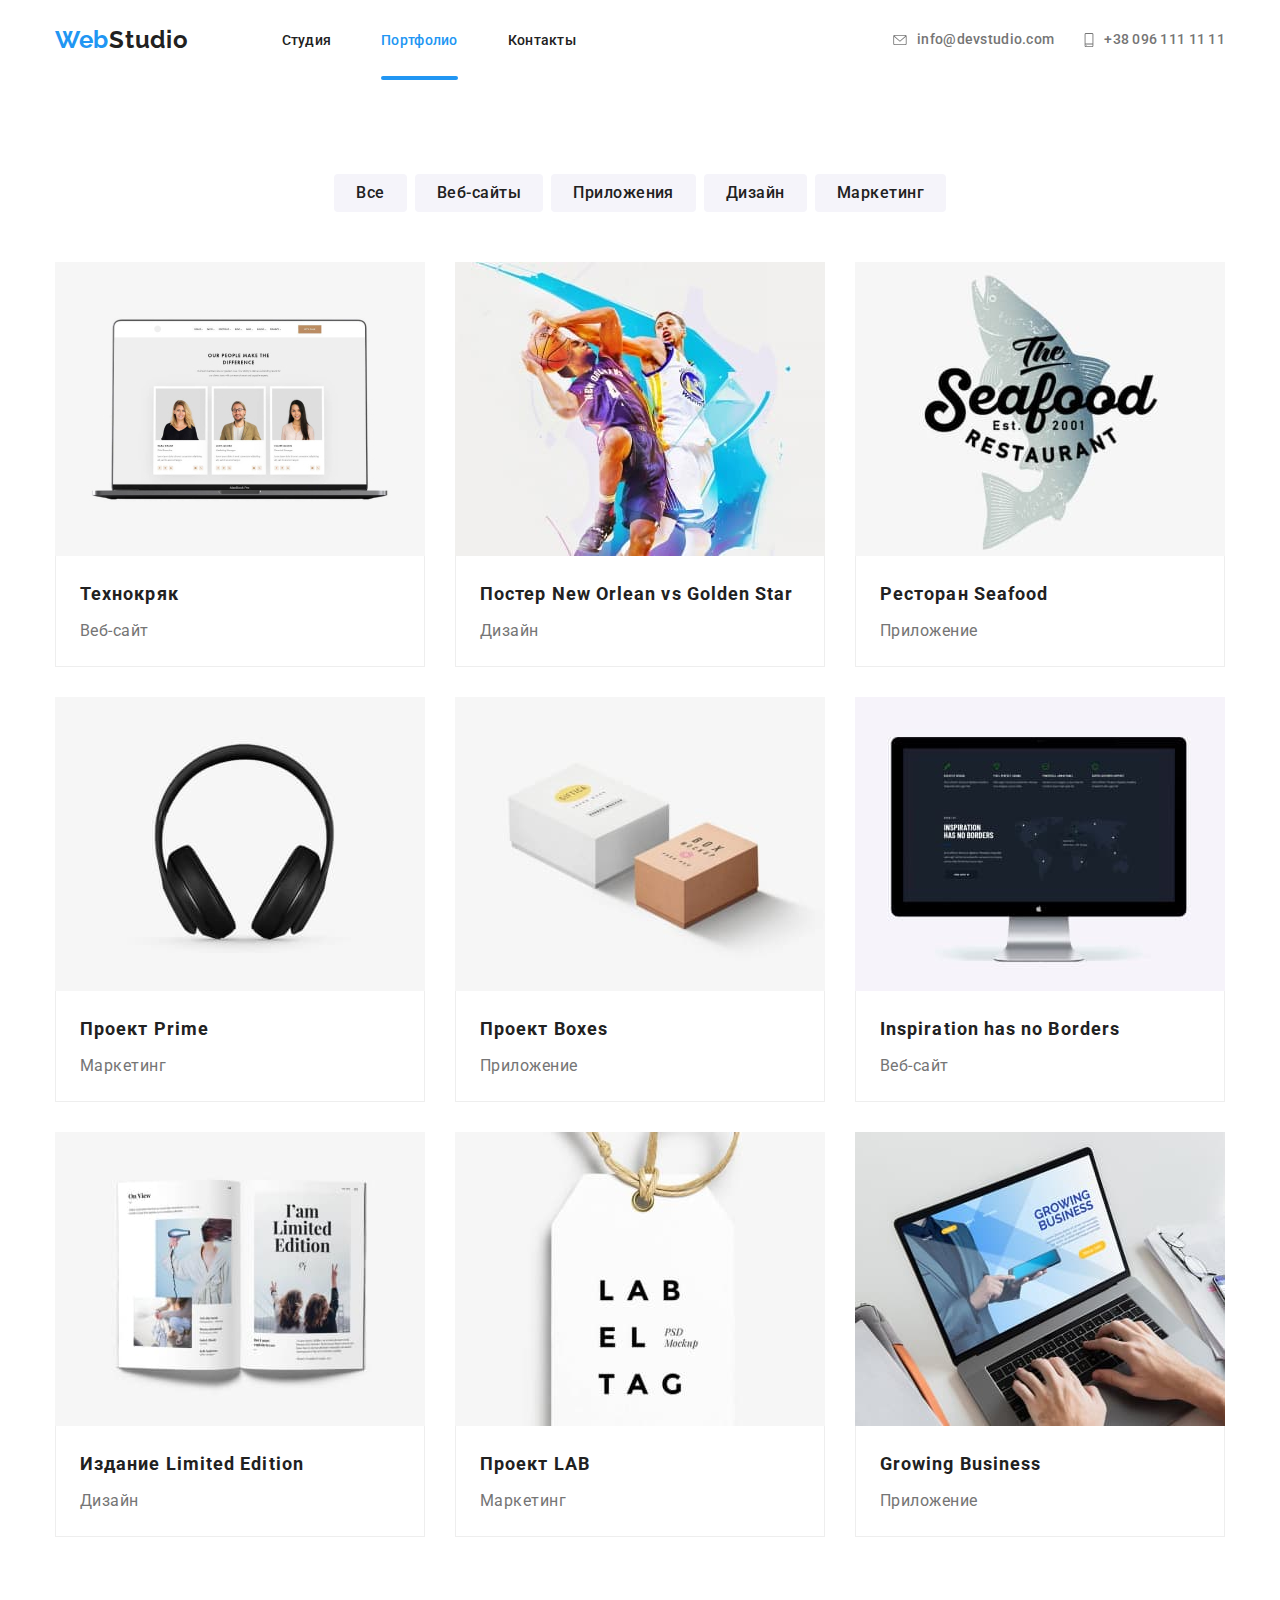
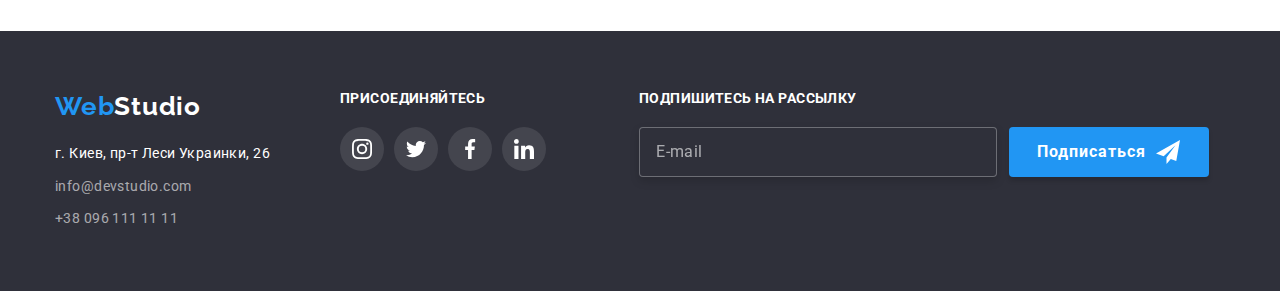
==== commit f452466c: "filters button - ready" ====
--- a/portfolio.html
+++ b/portfolio.html
@@ -108,26 +108,26 @@
 
 
 <!-- Герой -->
-<!-- <main> -->
+<main>
     <!-- Секция фильров -->
   
-    <!-- <section class="section samples-section">
+    <section class="section samples-section">
         <div class="container samples-container">
-            <h1 class="visually-hidden">Портфолио</h1> -->
-            <!-- этим кнопкам дать фон и цвет текста в обычном стостоянии + в состоянии hover/focus  -->
-            <!-- <ul class="filter-list">
+            <h1 class="visually-hidden">Портфолио</h1>
+            
+            <ul class="filter-list">
                 <li class="filter-list__filter-item"><button class="filter-list__filter-btn" type="button">Все</button></li>
                 <li class="filter-list__filter-item"><button class="filter-list__filter-btn" type="button">Веб-сайты</button></li>
                 <li class="filter-list__filter-item"><button class="filter-list__filter-btn" type="button">Приложения</button></li>
                 <li class="filter-list__filter-item"><button class="filter-list__filter-btn" type="button">Дизайн</button></li>
                 <li class="filter-list__filter-item"><button class="filter-list__filter-btn" type="button">Маркетинг</button></li>
             </ul>
-         -->
+        
     
 
 
     <!-- Примеры работ -->
-            <!-- <ul class="sample-item">
+            <ul class="sample-item">
                 <li class="sample-icon">
                     <div class="samples-galery example">
                         <a class="example__sample-link" href="">
@@ -295,12 +295,12 @@
             </div>
        
        
-    </section> -->
-
-
-
-
-<!-- </main> -->
+    </section>
+
+
+
+
+</main>
 
 <!-- Footer -->
 
--- a/css/main.min.css
+++ b/css/main.min.css
@@ -1,2 +1,2 @@
-button{cursor:pointer;border:none;padding:0}img{display:block;max-width:100%;height:auto}body{margin:0;background-color:#fff;color:#212121;font-family:"Roboto", sans-serif}html{box-sizing:border-box}*,*::before,*::after{box-sizing:inherit}p,h1,h2,h3,h4,h5,h6{margin:0}ul{margin:0;padding:0;list-style:none}:root{--accent-bg-color: #2196f3;--main-text-color: #212121;--accent-text-color: #fff;--main-bg-color: #fff;--main-logo-color: #2196f3}.container{padding-left:15px;padding-right:15px}@media screen and (min-width: 480px){.container{width:480px;margin-left:auto;margin-right:auto}}@media screen and (min-width: 768px){.container{width:768px}}@media screen and (min-width: 1200px){.container{width:1200px}}.header-logo{padding-top:16px;padding-bottom:16px;font-family:"Raleway";font-weight:700;font-style:normal;font-size:26px;line-height:1.19;letter-spacing:0.03em;text-decoration:none;color:var(--main-logo-color)}@media screen and (min-width: 768px){.header-logo{padding-top:26px;padding-bottom:26px;margin-right:88px;font-size:24px;line-height:1.16}}@media screen and (min-width: 1200px){.header-logo{margin-right:93px;padding-top:24px;padding-bottom:25px}}.header-logo-color{color:#212121}.footer-logo{display:flex;justify-content:center;margin-bottom:20px;font-family:"Raleway";font-weight:700;font-size:26px;line-height:1.19;letter-spacing:0.03em;color:var(--main-logo-color);text-decoration:none}@media screen and (min-width: 1200px){.footer-logo{justify-content:left}}.footer-logo-color{color:#fff}.hero-container__btn{display:inline-block;padding:10px 32px;min-width:200px;margin-top:30px;background:#2196f3;box-shadow:0px 4px 4px rgba(0,0,0,0.15);border-radius:4px;border:transparent;transition:background-color 250ms cubic-bezier(0.4, 0, 0.2, 1)}.hero-container__btn:hover,.hero-container__btn:focus{background-color:#188ce8}.hero-container__btn.text{font-weight:700;font-size:16px;line-height:1.87;letter-spacing:0.06em;color:#ffffff;text-align:center;align-items:center}.newsletter__subscribe-btn{padding:10px 28px;min-width:200px;height:50px;margin-left:12px;color:#fff;background:#2196f3;box-shadow:0px 4px 4px rgba(0,0,0,0.15);border-radius:4px;border:transparent;transition:background-color 250ms cubic-bezier(0.4, 0, 0.2, 1)}.newsletter__subscribe-btn.text{display:flex;margin:0 auto;font-weight:700;font-size:16px;line-height:1.88;align-items:center;text-align:center;letter-spacing:0.06em;color:#ffffff}.newsletter__subscribe-icon{margin-left:10px}.submit-btn{display:block;margin:0 auto;padding:10px 55px;min-width:200px;color:#ffffff;background:#2196f3;border-radius:4px;border:transparent;transition:background-color 250ms cubic-bezier(0.4, 0, 0.2, 1),box-shadow 250ms cubic-bezier(0.4, 0, 0.2, 1)}.submit-btn.text{font-weight:bold;font-size:16px;line-height:1.87;display:flex;align-items:center;text-align:center;letter-spacing:0.06em;color:#ffffff}.submit-btn:hover,.submit-btn:focus{background-color:#188ce8;box-shadow:0px 1px 3px rgba(0,0,0,0.12),0px 1px 1px rgba(0,0,0,0.14),0px 2px 1px rgba(0,0,0,0.2)}.person-list__social{display:flex;justify-content:center}.social__item+.social__item{margin-left:10px}.social__link{display:flex;justify-content:center;align-items:center;width:44px;height:44px;background:#fff;border-radius:50%;fill:#afb1b8;transition:background-color 250ms cubic-bezier(0.4, 0, 0.2, 1),fill 250ms cubic-bezier(0.4, 0, 0.2, 1)}.social__link:hover{background-color:var(--accent-bg-color);fill:#fff}.social__link:focus{background-color:var(--accent-bg-color);fill:#fff;outline:none}.network-social{display:flex}.list__network-social-item+.list__network-social-item{margin-left:10px}.list__network-social-link{display:flex;justify-content:center;align-items:center;width:44px;height:44px;background:rgba(255,255,255,0.1);border-radius:50%;fill:#fff;transition:background-color 250ms cubic-bezier(0.4, 0, 0.2, 1)}.list__network-social-link:hover{background-color:var(--accent-bg-color);color:currentColor}.list__network-social-link:focus{background-color:var(--accent-bg-color);color:currentColor;outline:none}.backdrop{position:fixed;top:0;width:100vw;height:100vh;background:rgba(0,0,0,0.2);transition:opacity 350ms, visibility 350ms}.backdrop.is-hidden .modal{transform:scale(0.5) rotate(-180deg)}.modal{width:528px;min-height:581px;padding:40px;position:absolute;top:50%;left:50%;transform:translate(-50%, -50%) rotate(0) scale(1);transition:transform 350ms;background:#ffffff;box-shadow:0px 1px 3px rgba(0,0,0,0.12),0px 1px 1px rgba(0,0,0,0.14),0px 2px 1px rgba(0,0,0,0.2);border-radius:4px}.close-modal{position:absolute;display:flex;justify-content:center;align-items:center;width:30px;height:30px;border-radius:50%;border:1px solid rgba(0,0,0,0.1);background-color:#fff;top:8px;right:8px;transition:fill 250ms cubic-bezier(0.4, 0, 0.2, 1)}.close-modal:hover,.close-modal:focus{fill:var(--accent-bg-color)}.is-hidden{opacity:0;pointer-events:none;visibility:hidden}.form__modal-title{font-weight:bold;font-size:20px;line-height:1.15;text-align:center;letter-spacing:0.03em;color:#212121;margin-bottom:12px}.modal-input-wrap{position:relative}.customer__modal-icon{position:absolute;left:12px;top:50%;transform:translateY(-50%)}.form-field{display:flex;width:100%;flex-direction:column;justify-content:center;margin-bottom:10px}.form-field.feedback{margin-bottom:20px}.form-field.feedback.checkbox{margin-bottom:30px}.data__form-label{font-size:12px;line-height:1.16;letter-spacing:0.01em;color:#757575;margin-bottom:4px}.form-field textarea{padding:12px 16px;width:100%;height:120px;resize:none}.customer__form-input{width:100%;height:40px;border:1px solid rgba(33,33,33,0.2);border-radius:4px;padding-left:42px;outline:none;transition:border-color 250ms cubic-bezier(0.4, 0, 0.2, 1)}.customer__form-input:focus{border-color:var(--accent-bg-color)}.customer__form-input:focus+.customer__modal-icon{fill:var(--accent-bg-color)}.customer__form-input.text::placeholder{font-size:14px;line-height:1.14;letter-spacing:0.01em;color:rgba(117,117,117,0.5)}.checkbox__modal-checkbox-text{display:flex;justify-content:center;align-items:center;font-size:14px;line-height:1.71;letter-spacing:0.03em;color:#757575}.checkbox__modal-checkbox-text::before{content:"";width:16px;height:15px;border:2px solid #212121;border-radius:2px;align-items:center;margin-right:7px}.checkbox__modal-checkbox:checked+.checkbox__modal-checkbox-text::before{background-image:url(../images/icon-check.svg);border:none}.checkbox__modal-checkbox:focus+.checkbox__modal-checkbox-text::before{border-color:#2196f3}.checkbox__modal-checkbox-text .checkbox__policy-link{color:#2196f3;text-decoration:underline}.navigation{display:none}.contact{display:none}.header{position:relative;width:100%}.header__container{display:flex;justify-content:space-between;align-items:center}.mobile-menu-btn{background-color:transparent;border:none;padding:0;line-height:0}.mobile-menu-btn{fill:var(--main-text-color);transition:fill 250ms cubic-bezier(0.4, 0, 0.2, 1)}.mobile-menu-btn:hover,.mobile-menu-btn:focus{fill:var(--accent-bg-color)}.mobile-menu__close-btn{position:absolute;top:10px;right:15px;background-color:transparent;border:none;padding:0;line-height:0;fill:var(--main-text-color);transition:fill 250ms cubic-bezier(0.4, 0, 0.2, 1)}.mobile-menu__close-btn:hover,.mobile-menu__close-btn:focus{fill:var(--accent-bg-color)}.mobile-menu__container{position:relative;padding-top:48px;padding-bottom:48px;background:#FFFFFF;box-shadow:0px 4px 8px rgba(0,0,0,0.04),0px 2px 4px rgba(0,0,0,0.08),0px 1px 3px rgba(0,0,0,0.16)}.mobile-menu{position:absolute;width:100vw;height:100vh;top:0;left:0;overflow:auto;opacity:0;visibility:hidden;pointer-events:none;transition:opacity 250ms cubic-bezier(0.4, 0, 0.2, 1),visibility 250ms cubic-bezier(0.4, 0, 0.2, 1)}.mobile-menu.is-open{opacity:1;visibility:visible;pointer-events:auto}.mobile-nav-list{margin-bottom:302px}.mobile-nav-list__item:not(:last-child){margin-bottom:32px}.mobile-nav-list__btn{text-decoration:none;font-weight:500;font-size:40px;line-height:1.17;letter-spacing:0.02em;color:var(--main-text-color);transition:color 250ms cubic-bezier(0.4, 0, 0.2, 1)}@media screen and (max-width: 385px){.mobile-nav-list__btn{font-size:25px}}.mobile-nav-list__btn:hover,.mobile-nav-list__btn:focus{color:var(--accent-bg-color)}.mobile-nav-list__btn.current{color:var(--accent-bg-color)}.mobile-contact__item{display:flex}.mobile-contact-phone__link{font-weight:500;font-size:34px;line-height:1.17;letter-spacing:0.02em;text-decoration:none;color:var(--accent-bg-color);margin-bottom:32px}@media screen and (max-width: 385px){.mobile-contact-phone__link{font-size:25px}}.mobile-contact-mail__link{font-weight:500;font-size:24px;line-height:1.16;letter-spacing:0.02em;text-decoration:none;color:#757575;margin-bottom:64px}@media screen and (max-width: 385px){.mobile-contact-mail__link{font-size:20px}}.mobile-social{display:flex}.mobile-social__item:not(:last-child){border-right:1px solid rgba(33,33,33,0.2)}.mobile-social__item:not(:first-child){padding-left:10px}.mobile-social__link{text-decoration:none;font-weight:500;font-size:18px;line-height:1.22;letter-spacing:0.02em;padding:0 10px 0 0;color:#2196F3}@media screen and (max-width: 385px){.mobile-social__link{font-size:14px}}@media screen and (min-width: 768px){.navigation{display:flex;align-items:center}.contact{display:block;margin-left:auto}.mobile-menu-btn{display:none}}.nav-list{display:flex;align-items:center;font-weight:500;font-size:14px;line-height:1, 14;letter-spacing:0.02em;list-style:none}.nav-list__btn{position:relative;display:block;text-decoration:none;color:var(--main-text-color);padding:32px 0;transition:color 250ms cubic-bezier(0.4, 0, 0.2, 1)}.nav-list__btn:hover,.nav-list__btn:focus{color:#2196f3;outline:none}.nav-list__btn.current{color:var(--accent-bg-color)}.nav-list>.nav-list__item:not(:last-child){margin-right:50px}.nav-list__btn.current:after{position:absolute;content:"";display:block;width:100%;height:4px;background-color:var(--accent-bg-color);border-radius:2px;bottom:0}.contact__item{display:flex;align-items:center}.contact__item:nth-child(1){margin-bottom:10px}.contact__link{font-weight:500;font-size:12px;line-height:1.16;letter-spacing:0.02em;color:#757575;text-decoration:none;display:flex;align-items:center;transition:color 250ms cubic-bezier(0.4, 0, 0.2, 1)}.contact__link:hover,.contact__link:focus{color:var(--accent-bg-color);outline:none}.contact__svg{margin-right:8px;fill:currentColor}@media screen and (min-width: 1200px){.navigation{display:block}.contact{display:flex;margin-left:auto}.mobile-menu-btn{display:none}.contact__item:nth-child(1){margin-bottom:0;margin-right:30px}.contact__link{font-size:14px;line-height:1.14}.contact__svg{margin-right:10px}}.hero{max-width:1600px;margin-left:auto;margin-right:auto;text-align:center;padding-top:200px;padding-bottom:200px;background-color:#2f303a;background-image:linear-gradient(rgba(47,48,58,0.4), rgba(47,48,58,0.4)),url(../images/hero.jpg);background-repeat:no-repeat;background-position:center;background-size:cover}.hero .hero-container__text{width:696px;margin-left:auto;margin-right:auto;font-weight:900;font-size:44px;line-height:1.36;text-align:center;letter-spacing:0.06em;text-transform:uppercase;color:#ffffff}.features{padding-top:94px}.features__container{display:flex;flex-wrap:nowrap}.features-icon{width:270px;height:120px;display:flex;justify-content:center;align-items:center;background:#f5f4fa;border-radius:4px;margin-bottom:30px}.features-list+.features-list{margin-left:30px}.features li h3{list-style:none;text-transform:uppercase}.features li h3-title{margin-bottom:10px;font-weight:bold;font-size:14px;line-height:16px;letter-spacing:0.03em;color:#212121}.features p{font-size:14px;line-height:1.71;letter-spacing:0.03em;color:#757575}.works{padding-top:94px;padding-bottom:94px}.works__title{margin-bottom:50px;font-weight:700;font-size:36px;line-height:1, 16;text-align:center;letter-spacing:0.03em;color:var(--main-text-color)}.works-list{list-style:none;display:flex}.works-category{position:absolute;display:flex;align-items:center;justify-content:center;left:0;bottom:0;width:100%;height:70px;font-weight:bold;font-size:14px;line-height:1.14;letter-spacing:0.03em;text-transform:uppercase;color:#fff;background:rgba(47,48,58,0.8)}.works-list__works-img{position:relative}.works-list__works-img:not(:last-child){margin-right:30px}.team{padding-top:94px;padding-bottom:94px;background:#f5f4fa;text-align:center}.team__title{font-family:Roboto;font-style:normal;font-weight:700;font-size:36px;line-height:1.16;text-align:center;letter-spacing:0.03em;color:var(--main-text-color);margin-bottom:50px}.team__img{background:#fff;box-shadow:0px 1px 3px rgba(0,0,0,0.12),0px 1px 1px rgba(0,0,0,0.14),0px 2px 1px rgba(0,0,0,0.2);border-radius:0px 0px 4px 4px}.team__img:not(:last-child){margin-right:30px}.person-card__name{padding-bottom:10px}.person-card{padding-top:30px;padding-bottom:30px}.team__person{list-style:none;display:flex}.person-card__name{font-family:inherit;font-weight:500;font-size:16px;line-height:1.18;text-align:center;letter-spacing:0.03em;color:var(--main-text-color)}.person-card__profession{font-size:16px;line-height:1.18;text-align:center;letter-spacing:0.03em;color:#757575;margin-bottom:16px}.clients{padding-top:94px;padding-bottom:94px}.clients__title{font-weight:bold;font-size:36px;line-height:1.16;text-align:center;letter-spacing:0.03em;color:#212121;margin-bottom:50px}.clients-list{display:flex;justify-content:center;align-items:center}.clients-list__item:not(:last-child){margin-right:30px}.clients-list__icon{width:170px;height:92px;border:1px solid #afb1b8;border-radius:4px;display:flex;justify-content:center;align-items:center;fill:#afb1b8;transition:fill 250ms cubic-bezier(0.4, 0, 0.2, 1),border-color 250ms cubic-bezier(0.4, 0, 0.2, 1)}.clients-list__icon:hover,.clients-list__icon:focus{fill:var(--accent-bg-color);border-color:var(--accent-bg-color);outline:none}.samples-section{padding-top:94px;padding-bottom:94px}.visually-hidden{position:absolute;clip:rect(0 0 0 0)}.filter-list__filter-item:not(:last-child){margin-right:8px}.filter-list{display:flex;justify-content:center;margin-bottom:54px}.filter-list__filter-btn{font-family:inherit;font-weight:500;font-size:16px;line-height:1.62;text-align:center;letter-spacing:0.03em;color:var(--main-text-color);background:#f5f4fa;border:1px;border-radius:4px;padding:6px 22px;min-width:73px;transition:box-shadow 250ms cubic-bezier(0.4, 0, 0.2, 1),color 250ms cubic-bezier(0.4, 0, 0.2, 1),background-color 250ms cubic-bezier(0.4, 0, 0.2, 1)}.filter-list__filter-btn:hover{background-color:var(--accent-bg-color);color:var(--accent-text-color);border-radius:4px;border:transparent;box-shadow:0px 3px 1px rgba(0,0,0,0.1),0px 1px 2px rgba(0,0,0,0.08),0px 2px 2px rgba(0,0,0,0.12)}.filter-list__filter-btn:focus{background-color:var(--accent-bg-color);color:var(--accent-text-color);box-shadow:0px 3px 1px rgba(0,0,0,0.1),0px 1px 2px rgba(0,0,0,0.08),0px 2px 2px rgba(0,0,0,0.12);outline:none}.describe__sample-title{font-weight:700;font-size:18px;line-height:2;letter-spacing:0.06em;text-align:left;color:#212121;margin-bottom:4px}.describe__sample-text{font-size:16px;line-height:1.87;letter-spacing:0.03em;color:#757575;text-align:left}.sample-content{padding:20px 24px;border-bottom:1px solid #eeeeee;border-right:1px solid #eeeeee;border-left:1px solid #eeeeee}.sample-item{display:flex;margin-left:-30px;margin-top:-30px;flex-wrap:wrap;text-align:left}.sample-icon{background:#ffffff;width:calc(100% / 3 - 30px);margin-left:30px;margin-top:30px}.example__sample-link{display:block;text-decoration:none;transition:box-shadow 250ms cubic-bezier(0.4, 0, 0.2, 1)}.example__sample-link:hover,.example__sample-link:focus{box-shadow:0px 1px 1px rgba(0,0,0,0.12),0px 4px 4px rgba(0,0,0,0.06),1px 4px 6px rgba(0,0,0,0.16);outline:none}.example__sample-link:hover .thumb-overlay,.example__sample-link:focus .thumb-overlay{transform:translateY(0);box-shadow:0px 1px 1px rgba(0,0,0,0.12),0px 4px 4px rgba(0,0,0,0.06),1px 4px 6px rgba(0,0,0,0.16)}.thumb{position:relative;overflow:hidden}.thumb-overlay{position:absolute;width:100%;height:100%;top:0;left:0;background:rgba(33,150,243,0.9);transform:translateY(101%);transition:transform 250ms cubic-bezier(0.4, 0, 0.2, 1)}.article-text{font-size:18px;line-height:1.56;text-align:left;letter-spacing:0.03em;color:#ffffff;padding:63px 24px}.footer{background-color:#2f303a;padding-top:60px;padding-bottom:60px;padding-left:15px;padding-right:15px}.footer-container{display:block;text-align:center}@media screen and (min-width: 1200px){.footer-container{display:flex;text-align:left}}@media screen and (max-width: 1200px){.contact-address{margin-bottom:60px}}.contacts__footer-address{font-style:normal;font-weight:normal;font-size:14px;line-height:1.71;letter-spacing:0.03em;color:#ffffff;text-decoration:none}.footer-item>.contacts__contact-list:not(:last-child){margin-bottom:9px}@media screen and (max-width: 1200px){.footer-item>.contacts__contact-list:not(:last-child){margin-bottom:8px}}.contacts__footer-contact{font-style:normal;font-size:14px;line-height:1.71;letter-spacing:0.03em;color:rgba(255,255,255,0.6);text-decoration:none}@media screen and (max-width: 768px){.join-us{margin-bottom:60px}}@media screen and (min-width: 768px){.join-us{margin-left:165px;margin-bottom:0}}@media screen and (min-width: 1200px){.join-us{margin-left:70px}}.join-us__title{font-weight:bold;font-size:14px;line-height:1.14;letter-spacing:0.03em;text-transform:uppercase;color:#fff;margin-bottom:20px}@media screen and (min-width: 768px){.join-us{display:block}.footer__mobile{display:flex;justify-content:center}}.network-social{display:flex;justify-content:center}@media screen and (min-width: 1200px){.subscribe{margin-left:93px}}.subscribe-title{margin-bottom:20px;font-weight:700;font-size:14px;line-height:1.14;letter-spacing:0.03em;text-transform:uppercase;color:#ffffff}.newsletter__subscribe-input{padding-left:16px;width:100%;height:50px;margin-bottom:20px;border:1px solid rgba(255,255,255,0.3);background:#2f303a;filter:drop-shadow(0px 4px 4px rgba(0,0,0,0.15));border-radius:4px;outline:none;color:#fff;transition:border-color 250ms cubic-bezier(0.4, 0, 0.2, 1)}.newsletter__subscribe-input:focus{border-color:var(--accent-bg-color)}@media screen and (min-width: 1200px){.subscribe-wrap.newsletter{display:flex}.newsletter__subscribe-input{width:358px;margin-right:12px}}::placeholder{font-size:16px;line-height:1.25;display:flex;align-items:center;letter-spacing:0.03em;color:rgba(255,255,255,0.6)}
+button{cursor:pointer;border:none;padding:0}img{display:block;max-width:100%;height:auto}body{margin:0;background-color:#fff;color:#212121;font-family:"Roboto", sans-serif}html{box-sizing:border-box}*,*::before,*::after{box-sizing:inherit}p,h1,h2,h3,h4,h5,h6{margin:0}ul{margin:0;padding:0;list-style:none}:root{--accent-bg-color: #2196f3;--main-text-color: #212121;--accent-text-color: #fff;--main-bg-color: #fff;--main-logo-color: #2196f3}.container{padding-left:15px;padding-right:15px}@media screen and (min-width: 480px){.container{width:480px;margin-left:auto;margin-right:auto}}@media screen and (min-width: 768px){.container{width:768px}}@media screen and (min-width: 1200px){.container{width:1200px}}.header-logo{padding-top:16px;padding-bottom:16px;font-family:"Raleway";font-weight:700;font-style:normal;font-size:26px;line-height:1.19;letter-spacing:0.03em;text-decoration:none;color:var(--main-logo-color)}@media screen and (min-width: 768px){.header-logo{padding-top:26px;padding-bottom:26px;margin-right:88px;font-size:24px;line-height:1.16}}@media screen and (min-width: 1200px){.header-logo{margin-right:93px;padding-top:24px;padding-bottom:25px}}.header-logo-color{color:#212121}.footer-logo{display:flex;justify-content:center;margin-bottom:20px;font-family:"Raleway";font-weight:700;font-size:26px;line-height:1.19;letter-spacing:0.03em;color:var(--main-logo-color);text-decoration:none}@media screen and (min-width: 1200px){.footer-logo{justify-content:left}}.footer-logo-color{color:#fff}.hero-container__btn{display:inline-block;padding:10px 32px;min-width:200px;margin-top:30px;background:#2196f3;box-shadow:0px 4px 4px rgba(0,0,0,0.15);border-radius:4px;border:transparent;transition:background-color 250ms cubic-bezier(0.4, 0, 0.2, 1)}.hero-container__btn:hover,.hero-container__btn:focus{background-color:#188ce8}.hero-container__btn.text{font-weight:700;font-size:16px;line-height:1.87;letter-spacing:0.06em;color:#ffffff;text-align:center;align-items:center}.newsletter__subscribe-btn{padding:10px 28px;min-width:200px;height:50px;margin-left:12px;color:#fff;background:#2196f3;box-shadow:0px 4px 4px rgba(0,0,0,0.15);border-radius:4px;border:transparent;transition:background-color 250ms cubic-bezier(0.4, 0, 0.2, 1)}.newsletter__subscribe-btn.text{display:flex;margin:0 auto;font-weight:700;font-size:16px;line-height:1.88;align-items:center;text-align:center;letter-spacing:0.06em;color:#ffffff}.newsletter__subscribe-icon{margin-left:10px}.submit-btn{display:block;margin:0 auto;padding:10px 55px;min-width:200px;color:#ffffff;background:#2196f3;border-radius:4px;border:transparent;transition:background-color 250ms cubic-bezier(0.4, 0, 0.2, 1),box-shadow 250ms cubic-bezier(0.4, 0, 0.2, 1)}.submit-btn.text{font-weight:bold;font-size:16px;line-height:1.87;display:flex;align-items:center;text-align:center;letter-spacing:0.06em;color:#ffffff}.submit-btn:hover,.submit-btn:focus{background-color:#188ce8;box-shadow:0px 1px 3px rgba(0,0,0,0.12),0px 1px 1px rgba(0,0,0,0.14),0px 2px 1px rgba(0,0,0,0.2)}.person-list__social{display:flex;justify-content:center}@media screen and (max-width: 1200px){.person-list__social{padding-bottom:24px}}@media screen and (min-width: 1200px){.person-list__social{padding-bottom:30px}}.social__item+.social__item{margin-left:10px}.social__link{display:flex;justify-content:center;align-items:center;width:44px;height:44px;background:#fff;border-radius:50%;fill:#afb1b8;transition:background-color 250ms cubic-bezier(0.4, 0, 0.2, 1),fill 250ms cubic-bezier(0.4, 0, 0.2, 1)}.social__link:hover{background-color:var(--accent-bg-color);fill:#fff}.social__link:focus{background-color:var(--accent-bg-color);fill:#fff;outline:none}.network-social{display:flex}.list__network-social-item+.list__network-social-item{margin-left:10px}.list__network-social-link{display:flex;justify-content:center;align-items:center;width:44px;height:44px;background:rgba(255,255,255,0.1);border-radius:50%;fill:#fff;transition:background-color 250ms cubic-bezier(0.4, 0, 0.2, 1)}.list__network-social-link:hover{background-color:var(--accent-bg-color);color:currentColor}.list__network-social-link:focus{background-color:var(--accent-bg-color);color:currentColor;outline:none}.backdrop{position:fixed;top:0;width:100vw;height:100vh;background:rgba(0,0,0,0.2);transition:opacity 350ms, visibility 350ms}.backdrop.is-hidden .modal{transform:scale(0.5) rotate(-180deg)}.modal{padding:40px;position:absolute;top:50%;left:50%;transform:translate(-50%, -50%) rotate(0) scale(1);transition:transform 350ms;background:#ffffff;box-shadow:0px 1px 3px rgba(0,0,0,0.12),0px 1px 1px rgba(0,0,0,0.14),0px 2px 1px rgba(0,0,0,0.2);border-radius:4px}@media screen and (max-width: 480px){.modal{width:98%;height:609px}}@media screen and (min-width: 480px) and (max-width: 1199px){.modal{width:450px;min-height:609px}}@media screen and (min-width: 1200px){.modal{width:528px;height:581px}}.close-modal{position:absolute;display:flex;justify-content:center;align-items:center;width:30px;height:30px;border-radius:50%;border:1px solid rgba(0,0,0,0.1);background-color:#fff;top:8px;right:8px;transition:fill 250ms cubic-bezier(0.4, 0, 0.2, 1)}.close-modal:hover,.close-modal:focus{fill:var(--accent-bg-color)}.is-hidden{opacity:0;pointer-events:none;visibility:hidden}.form__modal-title{font-weight:700;font-size:20px;line-height:1.15;text-align:center;letter-spacing:0.03em;color:#212121;margin-bottom:12px}@media screen and (max-width: 1200px){.form__modal-title{line-height:1.5}}.modal-input-wrap{position:relative}.customer__modal-icon{position:absolute;left:12px;top:50%;transform:translateY(-50%)}.form-field{display:flex;width:100%;flex-direction:column;justify-content:center;margin-bottom:10px}.form-field.feedback{margin-bottom:20px}.form-field.feedback.checkbox{margin-bottom:30px}.data__form-label{font-size:12px;line-height:1.16;letter-spacing:0.01em;color:#757575;margin-bottom:4px}.form-field textarea{padding:12px 16px;width:100%;height:120px;resize:none}.customer__form-input{width:100%;height:40px;border:1px solid rgba(33,33,33,0.2);border-radius:4px;padding-left:42px;outline:none;transition:border-color 250ms cubic-bezier(0.4, 0, 0.2, 1)}.customer__form-input:focus{border-color:var(--accent-bg-color)}.customer__form-input:focus+.customer__modal-icon{fill:var(--accent-bg-color)}.customer__form-input.text::placeholder{font-size:14px;line-height:1.14;letter-spacing:0.01em;color:rgba(117,117,117,0.5)}.checkbox__modal-checkbox-text{display:flex;justify-content:center;align-items:center;font-size:14px;line-height:1.71;letter-spacing:0.03em;color:#757575}.checkbox__modal-checkbox-text::before{content:"";width:16px;height:15px;border:2px solid #212121;border-radius:2px;align-items:center;margin-right:7px}.checkbox__modal-checkbox:checked+.checkbox__modal-checkbox-text::before{background-image:url(../images/icon-check.svg);border:none}.checkbox__modal-checkbox:focus+.checkbox__modal-checkbox-text::before{border-color:#2196f3}.checkbox__modal-checkbox-text .checkbox__policy-link{color:#2196f3;text-decoration:underline}@media screen and (max-width: 1200px){.checkbox__modal-checkbox-text{font-size:12px;line-height:1.16}}.navigation{display:none}.contact{display:none}.header{position:relative;width:100%}.header__container{display:flex;justify-content:space-between;align-items:center}.mobile-menu-btn{background-color:transparent;border:none;padding:0;line-height:0}.mobile-menu-btn{fill:var(--main-text-color);transition:fill 250ms cubic-bezier(0.4, 0, 0.2, 1)}.mobile-menu-btn:hover,.mobile-menu-btn:focus{fill:var(--accent-bg-color)}.mobile-menu__close-btn{position:absolute;top:10px;right:15px;background-color:transparent;border:none;padding:0;line-height:0;fill:var(--main-text-color);transition:fill 250ms cubic-bezier(0.4, 0, 0.2, 1)}.mobile-menu__close-btn:hover,.mobile-menu__close-btn:focus{fill:var(--accent-bg-color)}.mobile-menu__container{position:relative;padding-top:48px;padding-bottom:48px;background:#FFFFFF;box-shadow:0px 4px 8px rgba(0,0,0,0.04),0px 2px 4px rgba(0,0,0,0.08),0px 1px 3px rgba(0,0,0,0.16)}.mobile-menu{position:absolute;width:100vw;height:100vh;top:0;left:0;overflow:auto;opacity:0;visibility:hidden;pointer-events:none;transition:opacity 250ms cubic-bezier(0.4, 0, 0.2, 1),visibility 250ms cubic-bezier(0.4, 0, 0.2, 1)}.mobile-menu.is-open{opacity:1;visibility:visible;pointer-events:auto}.mobile-nav-list{margin-bottom:302px}.mobile-nav-list__item:not(:last-child){margin-bottom:32px}.mobile-nav-list__btn{text-decoration:none;font-weight:500;font-size:40px;line-height:1.17;letter-spacing:0.02em;color:var(--main-text-color);transition:color 250ms cubic-bezier(0.4, 0, 0.2, 1)}@media screen and (max-width: 385px){.mobile-nav-list__btn{font-size:25px}}.mobile-nav-list__btn:hover,.mobile-nav-list__btn:focus{color:var(--accent-bg-color)}.mobile-nav-list__btn.current{color:var(--accent-bg-color)}.mobile-contact__item{display:flex}.mobile-contact-phone__link{font-weight:500;font-size:34px;line-height:1.17;letter-spacing:0.02em;text-decoration:none;color:var(--accent-bg-color);margin-bottom:32px}@media screen and (max-width: 385px){.mobile-contact-phone__link{font-size:25px}}.mobile-contact-mail__link{font-weight:500;font-size:24px;line-height:1.16;letter-spacing:0.02em;text-decoration:none;color:#757575;margin-bottom:64px}@media screen and (max-width: 385px){.mobile-contact-mail__link{font-size:20px}}.mobile-social{display:flex}.mobile-social__item:not(:last-child){border-right:1px solid rgba(33,33,33,0.2)}.mobile-social__item:not(:first-child){padding-left:10px}.mobile-social__link{text-decoration:none;font-weight:500;font-size:18px;line-height:1.22;letter-spacing:0.02em;padding:0 10px 0 0;color:#2196F3}@media screen and (max-width: 385px){.mobile-social__link{font-size:14px}}@media screen and (min-width: 768px){.navigation{display:flex;align-items:center}.contact{display:block;margin-left:auto}.mobile-menu-btn{display:none}}.nav-list{display:flex;align-items:center;font-weight:500;font-size:14px;line-height:1, 14;letter-spacing:0.02em;list-style:none}.nav-list__btn{position:relative;display:block;text-decoration:none;color:var(--main-text-color);padding:32px 0;transition:color 250ms cubic-bezier(0.4, 0, 0.2, 1)}.nav-list__btn:hover,.nav-list__btn:focus{color:#2196f3;outline:none}.nav-list__btn.current{color:var(--accent-bg-color)}.nav-list>.nav-list__item:not(:last-child){margin-right:50px}.nav-list__btn.current:after{position:absolute;content:"";display:block;width:100%;height:4px;background-color:var(--accent-bg-color);border-radius:2px;bottom:0}.contact__item{display:flex;align-items:center}.contact__item:nth-child(1){margin-bottom:10px}.contact__link{font-weight:500;font-size:12px;line-height:1.16;letter-spacing:0.02em;color:#757575;text-decoration:none;display:flex;align-items:center;transition:color 250ms cubic-bezier(0.4, 0, 0.2, 1)}.contact__link:hover,.contact__link:focus{color:var(--accent-bg-color);outline:none}.contact__svg{margin-right:8px;fill:currentColor}@media screen and (min-width: 1200px){.navigation{display:block}.contact{display:flex;margin-left:auto}.mobile-menu-btn{display:none}.contact__item:nth-child(1){margin-bottom:0;margin-right:30px}.contact__link{font-size:14px;line-height:1.14}.contact__svg{margin-right:10px}}.hero{max-width:1600px;margin-left:auto;margin-right:auto;text-align:center;padding-top:200px;padding-bottom:200px;background-color:#2f303a;background-repeat:no-repeat;background-position:center;background-size:cover}@media screen and (max-width: 768px){.hero{width:100%;height:400px;background-image:linear-gradient(rgba(47,48,58,0.4), rgba(47,48,58,0.4)),url(../images/hero/hero-mobile.jpg);padding-top:121px;padding-bottom:115px}}@media screen and (max-width: 768px) and (min-device-pixel-ratio: 2), screen and (max-width: 768px) and (min-resolution: 192dpi), screen and (max-width: 768px) and (min-resolution: 2dppx){.hero{background-image:linear-gradient(rgba(47,48,58,0.4), rgba(47,48,58,0.4)),url(../images/hero/hero-mobile@2x.jpg)}}@media screen and (min-width: 768px) and (max-width: 1200px){.hero{width:100%;background-image:linear-gradient(rgba(47,48,58,0.4), rgba(47,48,58,0.4)),url(../images/hero/hero-tablet.jpg);padding-top:118px;padding-bottom:118px}}@media screen and (min-width: 768px) and (max-width: 1200px) and (min-device-pixel-ratio: 2), screen and (min-width: 768px) and (max-width: 1200px) and (min-resolution: 192dpi), screen and (min-width: 768px) and (max-width: 1200px) and (min-resolution: 2dppx){.hero{background-image:linear-gradient(rgba(47,48,58,0.4), rgba(47,48,58,0.4)),url(../images/hero/hero-tablet@2x.jpg)}}@media screen and (min-width: 1200px){.hero{width:100%;background-image:linear-gradient(rgba(47,48,58,0.4), rgba(47,48,58,0.4)),url(../images/hero/hero-desktop.jpg)}}@media screen and (min-width: 1200px) and (min-device-pixel-ratio: 2), screen and (min-width: 1200px) and (min-resolution: 192dpi), screen and (min-width: 1200px) and (min-resolution: 2dppx){.hero{background-image:linear-gradient(rgba(47,48,58,0.4), rgba(47,48,58,0.4)),url(../images/hero/hero-desktop@2x.jpg)}}@media screen and (min-width: 1200px){.hero-container__text{width:696px;margin-left:auto;margin-right:auto;font-weight:900;font-size:44px;line-height:1.36;text-align:center;letter-spacing:0.06em;text-transform:uppercase;color:#ffffff}}@media screen and (max-width: 1200px){.hero-container__text{width:360px;margin-left:auto;margin-right:auto;font-weight:900;font-size:26px;line-height:1.62;text-align:center;letter-spacing:0.06em;text-transform:uppercase;color:#FFFFFF}}.features li h3{list-style:none;text-transform:uppercase}.features{padding-top:60px;padding-bottom:60px}.features-title{margin-top:30px;margin-bottom:10px}.features p{font-size:14px;line-height:1.71;letter-spacing:0.03em;text-align:left;color:#757575}.features-icon{justify-content:center;align-items:center;background:#f5f4fa;border-radius:4px;margin-bottom:30px}@media screen and (max-width: 768px){.features__container{text-align:center}.features-list:not(:last-child){margin-bottom:30px}.features-title{font-weight:700;font-size:14px;line-height:1.14;letter-spacing:0.03em;color:#212121}.features-icon{width:100%;height:120px;display:flex}}@media screen and (min-width: 768px) and (max-width: 1199px){.features__container{display:flex;flex-wrap:wrap;margin-left:-30px;margin-top:-30px}.features-list{width:354px;height:251px;flex-basis:calc(100% / 2 - 30px);margin-left:30px;margin-top:30px}.features-icon{height:120px;display:flex}}@media screen and (min-width: 1200px){.features{padding-top:94px;padding-bottom:94px}.features__container{display:flex}.features-list+.features-list{margin-left:30px}.features-icon{width:270px;height:120px;display:flex}}@media screen and (max-width: 1199px){.works{display:none}}@media screen and (min-width: 1200px){.works{padding-top:94px;padding-bottom:94px}.works__title{margin-bottom:50px;font-weight:700;font-size:36px;line-height:1, 16;text-align:center;letter-spacing:0.03em;color:var(--main-text-color)}.works-list{list-style:none;display:flex}.works-category{position:absolute;display:flex;align-items:center;justify-content:center;left:0;bottom:0;width:100%;height:70px;font-weight:bold;font-size:14px;line-height:1.14;letter-spacing:0.03em;text-transform:uppercase;color:#fff;background:rgba(47,48,58,0.8)}.works-list__works-img{position:relative}.works-list__works-img:not(:last-child){margin-right:30px}}.team{background:#f5f4fa;text-align:center}.person-card__name{font-family:inherit;font-weight:500;font-size:16px;line-height:1.18;text-align:center;letter-spacing:0.03em;color:var(--main-text-color)}.person-card__profession{font-size:16px;line-height:1.18;text-align:center;letter-spacing:0.03em;color:#757575;margin-bottom:16px}.team__img{background:#fff;box-shadow:0px 1px 3px rgba(0,0,0,0.12),0px 1px 1px rgba(0,0,0,0.14),0px 2px 1px rgba(0,0,0,0.2);border-radius:0px 0px 4px 4px}@media screen and (max-width: 1200px){.team{padding-top:60px;padding-bottom:60px;background:#f5f4fa}.team__title{font-weight:700;font-size:28px;line-height:1.18;letter-spacing:0.03em;color:var(--main-text-color);margin-bottom:30px}}@media screen and (max-width: 768px){.team__img:not(:last-child){margin-bottom:30px}}.person-card{text-align:center;margin-top:30px}.person-card__profession{font-size:16px;line-height:1.18;text-align:center;letter-spacing:0.03em;color:#757575;margin-top:10px;margin-bottom:16px}@media screen and (min-width: 768px) and (max-width: 1199px){.team__person{display:flex;flex-wrap:wrap;justify-content:center;margin-left:-30px;margin-top:-30px}.team__img{flex-basis:calc(100% / 2 - 30px);margin-left:30px;margin-top:30px}}@media screen and (min-width: 1200px){.team{padding-top:94px;padding-bottom:94px}.team__title{margin-bottom:50px}.team__person{display:flex;flex-wrap:nowrap}.team__img:not(:last-child){margin-right:30px}}.clients{padding-top:94px;padding-bottom:94px}.clients__title{font-weight:700;font-size:36px;line-height:1.16;text-align:center;letter-spacing:0.03em;color:#212121;margin-bottom:50px}.clients-list{display:flex;justify-content:center;align-items:center}@media screen and (max-width: 768px){.clients{padding-top:60px;padding-bottom:60px}.clients__title{font-size:28px;line-height:1.18;margin-bottom:30px}.clients-list{flex-wrap:wrap;margin-left:-30px;margin-top:-30px}.clients .clients-list__item{flex-basis:calc(100% / 2 - 30px);margin-left:30px;margin-top:30px}.clients .clients-list__icon{width:210px;height:92px}}@media screen and (min-width: 768px) and (max-width: 1200px){.clients{padding-top:60px;padding-bottom:60px}.clients__title{font-size:28px;line-height:1.18;margin-bottom:30px}.clients-list{flex-wrap:wrap;margin-left:-30px;margin-top:-30px}.clients .clients-list__item{flex-basis:calc(100% / 3 - 30px);margin-left:30px;margin-top:30px}.clients .clients-list__icon{width:226px;height:92px}}@media screen and (min-width: 1200px){.clients-list__item:not(:last-child){margin-right:30px}}.clients-list__icon{width:170px;height:92px;border:1px solid #afb1b8;border-radius:4px;display:flex;justify-content:center;align-items:center;fill:#afb1b8;transition:fill 250ms cubic-bezier(0.4, 0, 0.2, 1),border-color 250ms cubic-bezier(0.4, 0, 0.2, 1)}.clients-list__icon:hover,.clients-list__icon:focus{fill:var(--accent-bg-color);border-color:var(--accent-bg-color);outline:none}.samples-section{padding-top:94px;padding-bottom:94px}.visually-hidden{position:absolute;clip:rect(0 0 0 0)}.filter-list{display:flex}.filter-list__filter-item:not(:last-child){margin-right:8px}.filter-list__filter-btn{font-family:inherit;font-weight:500;font-size:16px;line-height:1.62;text-align:center;letter-spacing:0.03em;color:var(--main-text-color);background:#f5f4fa;border:1px;border-radius:4px;padding:6px 22px;min-width:73px;transition:box-shadow 250ms cubic-bezier(0.4, 0, 0.2, 1),color 250ms cubic-bezier(0.4, 0, 0.2, 1),background-color 250ms cubic-bezier(0.4, 0, 0.2, 1)}.filter-list__filter-btn:hover{background-color:var(--accent-bg-color);color:var(--accent-text-color);border-radius:4px;border:transparent;box-shadow:0px 3px 1px rgba(0,0,0,0.1),0px 1px 2px rgba(0,0,0,0.08),0px 2px 2px rgba(0,0,0,0.12)}.filter-list__filter-btn:focus{background-color:var(--accent-bg-color);color:var(--accent-text-color);box-shadow:0px 3px 1px rgba(0,0,0,0.1),0px 1px 2px rgba(0,0,0,0.08),0px 2px 2px rgba(0,0,0,0.12);outline:none}@media screen and (max-width: 1199px){.section.samples-section{padding:60px 15px}}@media screen and (max-width: 768px){.filter-list{flex-wrap:wrap;margin-bottom:25px}.filter-list__filter-item{margin-bottom:15px}}@media screen and (min-width: 768px){.filter-list{justify-content:center}}@media screen and (min-width: 768px) and (max-width: 1200px){.filter-list{margin-bottom:30px}.filter-list__filter-item{margin-bottom:0}}@media screen and (min-width: 1199px){.filter-list{margin-bottom:50px}}.describe__sample-title{font-weight:700;font-size:18px;line-height:2;letter-spacing:0.06em;text-align:left;color:#212121;margin-bottom:4px}.describe__sample-text{font-size:16px;line-height:1.87;letter-spacing:0.03em;color:#757575;text-align:left}.sample-content{padding:20px 24px;border-bottom:1px solid #eeeeee;border-right:1px solid #eeeeee;border-left:1px solid #eeeeee}.sample-item{display:flex;margin-left:-30px;margin-top:-30px;flex-wrap:wrap;text-align:left}.sample-icon{background:#ffffff;width:calc(100% / 3 - 30px);margin-left:30px;margin-top:30px}.example__sample-link{display:block;text-decoration:none;transition:box-shadow 250ms cubic-bezier(0.4, 0, 0.2, 1)}.example__sample-link:hover,.example__sample-link:focus{box-shadow:0px 1px 1px rgba(0,0,0,0.12),0px 4px 4px rgba(0,0,0,0.06),1px 4px 6px rgba(0,0,0,0.16);outline:none}.example__sample-link:hover .thumb-overlay,.example__sample-link:focus .thumb-overlay{transform:translateY(0);box-shadow:0px 1px 1px rgba(0,0,0,0.12),0px 4px 4px rgba(0,0,0,0.06),1px 4px 6px rgba(0,0,0,0.16)}.thumb{position:relative;overflow:hidden}.thumb-overlay{position:absolute;width:100%;height:100%;top:0;left:0;background:rgba(33,150,243,0.9);transform:translateY(101%);transition:transform 250ms cubic-bezier(0.4, 0, 0.2, 1)}.article-text{font-size:18px;line-height:1.56;text-align:left;letter-spacing:0.03em;color:#ffffff;padding:63px 24px}.footer{background-color:#2f303a;padding-top:60px;padding-bottom:60px;padding-left:15px;padding-right:15px}@media screen and (max-width: 768px){.footer{padding-left:0;padding-right:0}}.footer-container{display:block;text-align:center}@media screen and (min-width: 1200px){.footer-container{display:flex;text-align:left}}@media screen and (max-width: 1200px){.contact-address{margin-bottom:60px}}.contacts__footer-address{font-style:normal;font-weight:normal;font-size:14px;line-height:1.71;letter-spacing:0.03em;color:#ffffff;text-decoration:none}.footer-item>.contacts__contact-list:not(:last-child){margin-bottom:9px}@media screen and (max-width: 1200px){.footer-item>.contacts__contact-list:not(:last-child){margin-bottom:8px}}.contacts__footer-contact{font-style:normal;font-size:14px;line-height:1.71;letter-spacing:0.03em;color:rgba(255,255,255,0.6);text-decoration:none}@media screen and (max-width: 768px){.join-us{margin-bottom:60px}}@media screen and (min-width: 768px){.join-us{margin-left:165px;margin-bottom:0}}@media screen and (min-width: 1200px){.join-us{margin-left:70px}}.join-us__title{font-weight:bold;font-size:14px;line-height:1.14;letter-spacing:0.03em;text-transform:uppercase;color:#fff;margin-bottom:20px}@media screen and (min-width: 768px){.join-us{display:block}.footer__mobile{display:flex;justify-content:center}}.network-social{display:flex;justify-content:center}@media screen and (min-width: 1200px){.subscribe{margin-left:93px}}.subscribe-title{margin-bottom:20px;font-weight:700;font-size:14px;line-height:1.14;letter-spacing:0.03em;text-transform:uppercase;color:#ffffff}.newsletter__subscribe-input{padding-left:16px;width:100%;height:50px;margin-bottom:20px;border:1px solid rgba(255,255,255,0.3);background:#2f303a;filter:drop-shadow(0px 4px 4px rgba(0,0,0,0.15));border-radius:4px;outline:none;color:#fff;transition:border-color 250ms cubic-bezier(0.4, 0, 0.2, 1)}.newsletter__subscribe-input:focus{border-color:var(--accent-bg-color)}@media screen and (min-width: 768px) and (max-width: 1200px){.newsletter__subscribe-input{width:450px;margin-right:0}}@media screen and (min-width: 1200px){.subscribe-wrap.newsletter{display:flex}.newsletter__subscribe-input{width:358px;margin-right:12px;margin-bottom:0}}::placeholder{font-size:16px;line-height:1.25;display:flex;align-items:center;letter-spacing:0.03em;color:rgba(255,255,255,0.6)}
 /*# sourceMappingURL=main.min.css.map */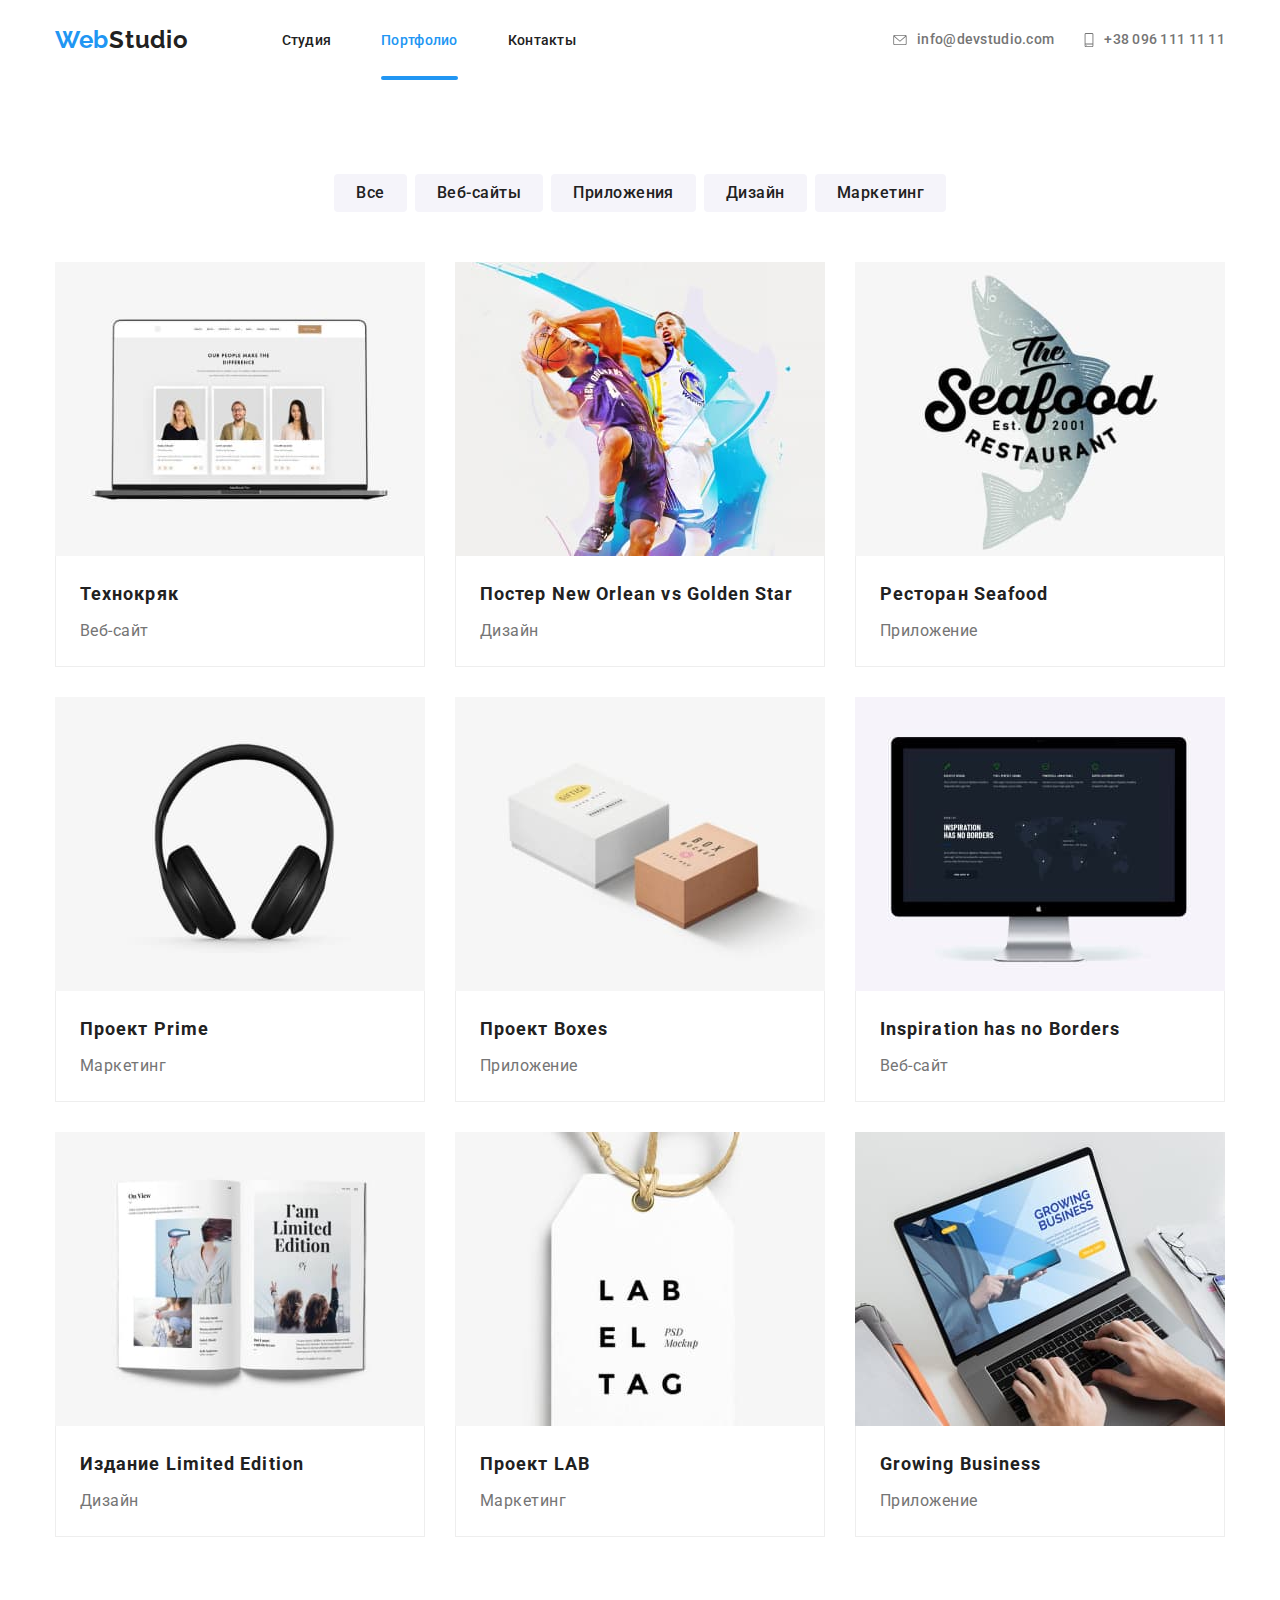
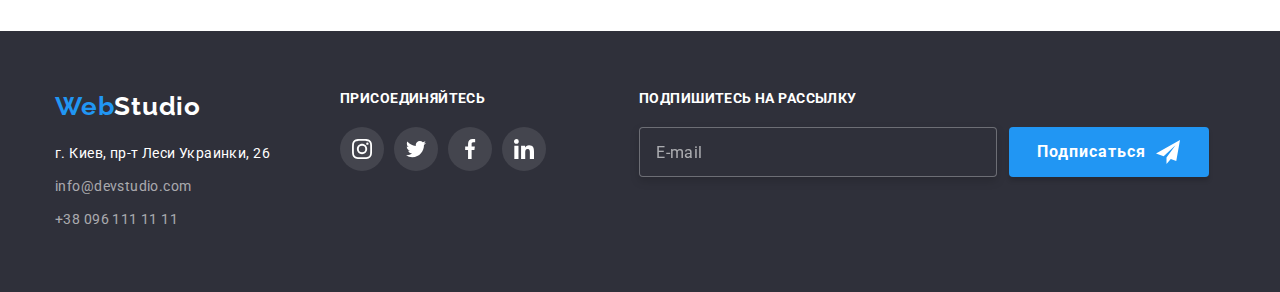
==== commit 12782322: "все форматы - готовы (в базе)" ====
--- a/portfolio.html
+++ b/portfolio.html
@@ -132,7 +132,18 @@
                     <div class="samples-galery example">
                         <a class="example__sample-link" href="">
                             <div class="thumb">
-                                <img src="./images/sample1.jpg" alt="пример разработки веб сайта" width="370">
+                                <picture>
+                                <source
+                                    srcset="./images/samples/samples-desktop/desktop-sample1.jpg 1x, ./images/samples/samples-desktop/desktop-sample1@2x.jpg 2x"
+                                    media="(min-width: 1200px)" />
+                                <source
+                                    srcset="./images/samples/samples-tablet/tablet-sample1.jpg 1x, ./images/samples/samples-tablet/tablet-sample1@2x.jpg 2x"
+                                    media="(min-width: 768px)" />
+                                <source
+                                    srcset="./images/samples/samples-mobile/mobile-sample1.jpg 1x, ./images/samples/samples-mobile/mobile-sample1@2x.jpg 2x"
+                                    media="(max-width: 767px)" />
+                                <img src="/" alt="пример разработки веб сайта">
+                                </picture>
                                 <div class="thumb-overlay">
                                     <p class="article-text">Технокряк это современная площадка распространения коронавируса.
                                         Компании используют эту платформу для цифрового
@@ -151,7 +162,18 @@
                     <div class="samples-galery example">
                     <a class="example__sample-link" href="">
                         <div class="thumb">
-                            <img src="./images/sample2.jpg" alt="пример разработки веб сайта" width="370">
+                            <picture>
+                                <source
+                                    srcset="./images/samples/samples-desktop/desktop-sample2.jpg 1x, ./images/samples/samples-desktop/desktop-sample2@2x.jpg 2x"
+                                    media="(min-width: 1200px)" />
+                                <source
+                                    srcset="./images/samples/samples-tablet/tablet-sample2.jpg 1x, ./images/samples/samples-tablet/tablet-sample2@2x.jpg 2x"
+                                    media="(min-width: 768px)" />
+                                <source
+                                    srcset="./images/samples/samples-mobile/mobile-sample2.jpg 1x, ./images/samples/samples-mobile/mobile-sample2@2x.jpg 2x"
+                                    media="(max-width: 767px)" />
+                                <img src="/" alt="пример разработки веб сайта">
+                            </picture>
                             <div class="thumb-overlay">
                                 <p class="article-text">Технокряк это современная площадка распространения коронавируса. Компании используют эту
                                     платформу для цифрового
@@ -169,7 +191,18 @@
                     <div class="samples-galery example">
                     <a class="example__sample-link" href="">
                         <div class="thumb">
-                            <img src="./images/sample3.jpg" alt="пример разработки веб сайта" width="370">
+                            <picture>
+                                <source
+                                    srcset="./images/samples/samples-desktop/desktop-sample3.jpg 1x, ./images/samples/samples-desktop/desktop-sample3@2x.jpg 2x"
+                                    media="(min-width: 1200px)" />
+                                <source
+                                    srcset="./images/samples/samples-tablet/tablet-sample3.jpg 1x, ./images/samples/samples-tablet/tablet-sample3@2x.jpg 2x"
+                                    media="(min-width: 768px)" />
+                                <source
+                                    srcset="./images/samples/samples-mobile/mobile-sample3.jpg 1x, ./images/samples/samples-mobile/mobile-sample3@2x.jpg 2x"
+                                    media="(max-width: 767px)" />
+                                <img src="/" alt="пример разработки веб сайта">
+                            </picture>
                             <div class="thumb-overlay">
                                 <p class="article-text">Технокряк это современная площадка распространения коронавируса. Компании используют эту
                                     платформу для цифрового
@@ -187,7 +220,18 @@
                     <div class="samples-galery example">
                     <a class="example__sample-link" href="">
                         <div class="thumb">
-                            <img src="./images/sample4.jpg" alt="пример разработки веб сайта" width="370">
+                            <picture>
+                                <source
+                                    srcset="./images/samples/samples-desktop/desktop-sample4.jpg 1x, ./images/samples/samples-desktop/desktop-sample4@2x.jpg 2x"
+                                    media="(min-width: 1200px)" />
+                                <source
+                                    srcset="./images/samples/samples-tablet/tablet-sample4.jpg 1x, ./images/samples/samples-tablet/tablet-sample4@2x.jpg 2x"
+                                    media="(min-width: 768px)" />
+                                <source
+                                    srcset="./images/samples/samples-mobile/mobile-sample4.jpg 1x, ./images/samples/samples-mobile/mobile-sample4@2x.jpg 2x"
+                                    media="(max-width: 767px)" />
+                                <img src="/" alt="пример разработки веб сайта">
+                            </picture>
                             <div class="thumb-overlay">
                                 <p class="article-text">Технокряк это современная площадка распространения коронавируса. Компании используют эту
                                     платформу для цифрового
@@ -205,7 +249,18 @@
                     <div class="samples-galery example">
                     <a class="example__sample-link" href="">
                         <div class="thumb">
-                            <img src="./images/sample5.jpg" alt="пример разработки веб сайта" width="370">
+                            <picture>
+                                <source
+                                    srcset="./images/samples/samples-desktop/desktop-sample5.jpg 1x, ./images/samples/samples-desktop/desktop-sample5@2x.jpg 2x"
+                                    media="(min-width: 1200px)" />
+                                <source
+                                    srcset="./images/samples/samples-tablet/tablet-sample5.jpg 1x, ./images/samples/samples-tablet/tablet-sample5@2x.jpg 2x"
+                                    media="(min-width: 768px)" />
+                                <source
+                                    srcset="./images/samples/samples-mobile/mobile-sample5.jpg 1x, ./images/samples/samples-mobile/mobile-sample5@2x.jpg 2x"
+                                    media="(max-width: 767px)" />
+                                <img src="/" alt="пример разработки веб сайта">
+                            </picture>
                             <div class="thumb-overlay">
                                 <p class="article-text">Технокряк это современная площадка распространения коронавируса. Компании используют эту
                                     платформу для цифрового
@@ -223,7 +278,18 @@
                     <div class="samples-galery example">
                     <a class="example__sample-link" href="">
                         <div class="thumb">
-                            <img src="./images/sample6.jpg" alt="пример разработки веб сайта" width="370">
+                            <picture>
+                                <source
+                                    srcset="./images/samples/samples-desktop/desktop-sample6.jpg 1x, ./images/samples/samples-desktop/desktop-sample6@2x.jpg 2x"
+                                    media="(min-width: 1200px)" />
+                                <source
+                                    srcset="./images/samples/samples-tablet/tablet-sample6.jpg 1x, ./images/samples/samples-tablet/tablet-sample6@2x.jpg 2x"
+                                    media="(min-width: 768px)" />
+                                <source
+                                    srcset="./images/samples/samples-mobile/mobile-sample6.jpg 1x, ./images/samples/samples-mobile/mobile-sample6@2x.jpg 2x"
+                                    media="(max-width: 767px)" />
+                                <img src="/" alt="пример разработки веб сайта">
+                            </picture>
                             <div class="thumb-overlay">
                                 <p class="article-text">Технокряк это современная площадка распространения коронавируса. Компании используют эту
                                     платформу для цифрового
@@ -241,7 +307,18 @@
                     <div class="samples-galery example">
                     <a class="example__sample-link" href="">
                         <div class="thumb">
-                            <img src="./images/sample7.jpg" alt="пример разработки веб сайта" width="370">
+                            <picture>
+                                <source
+                                    srcset="./images/samples/samples-desktop/desktop-sample7.jpg 1x, ./images/samples/samples-desktop/desktop-sample7@2x.jpg 2x"
+                                    media="(min-width: 1200px)" />
+                                <source
+                                    srcset="./images/samples/samples-tablet/tablet-sample7.jpg 1x, ./images/samples/samples-tablet/tablet-sample7@2x.jpg 2x"
+                                    media="(min-width: 768px)" />
+                                <source
+                                    srcset="./images/samples/samples-mobile/mobile-sample7.jpg 1x, ./images/samples/samples-mobile/mobile-sample7@2x.jpg 2x"
+                                    media="(max-width: 767px)" />
+                                <img src="/" alt="пример разработки веб сайта">
+                            </picture>
                             <div class="thumb-overlay">
                                 <p class="article-text">Технокряк это современная площадка распространения коронавируса. Компании используют эту
                                     платформу для цифрового
@@ -259,7 +336,18 @@
                     <div class="samples-galery example">
                     <a class="example__sample-link" href="">
                         <div class="thumb">
-                            <img src="./images/sample8.jpg" alt="пример разработки веб сайта" width="370">
+                            <picture>
+                                <source
+                                    srcset="./images/samples/samples-desktop/desktop-sample8.jpg 1x, ./images/samples/samples-desktop/desktop-sample8@2x.jpg 2x"
+                                    media="(min-width: 1200px)" />
+                                <source
+                                    srcset="./images/samples/samples-tablet/tablet-sample8.jpg 1x, ./images/samples/samples-tablet/tablet-sample8@2x.jpg 2x"
+                                    media="(min-width: 768px)" />
+                                <source
+                                    srcset="./images/samples/samples-mobile/mobile-sample8.jpg 1x, ./images/samples/samples-mobile/mobile-sample8@2x.jpg 2x"
+                                    media="(max-width: 767px)" />
+                                <img src="/" alt="пример разработки веб сайта">
+                            </picture>
                             <div class="thumb-overlay">
                                 <p class="article-text">Технокряк это современная площадка распространения коронавируса. Компании используют эту
                                     платформу для цифрового
@@ -277,7 +365,18 @@
                     <div class="samples-galery example">
                     <a class="example__sample-link" href="">
                         <div class="thumb">
-                            <img src="./images/sample9.jpg" alt="пример разработки веб сайта" width="370">
+                            <picture>
+                                <source
+                                    srcset="./images/samples/samples-desktop/desktop-sample9.jpg 1x, ./images/samples/samples-desktop/desktop-sample9@2x.jpg 2x"
+                                    media="(min-width: 1200px)" />
+                                <source
+                                    srcset="./images/samples/samples-tablet/tablet-sample9.jpg 1x, ./images/samples/samples-tablet/tablet-sample9@2x.jpg 2x"
+                                    media="(min-width: 768px)" />
+                                <source
+                                    srcset="./images/samples/samples-mobile/mobile-sample9.jpg 1x, ./images/samples/samples-mobile/mobile-sample9@2x.jpg 2x"
+                                    media="(max-width: 767px)" />
+                                <img src="/" alt="пример разработки веб сайта">
+                            </picture>
                             <div class="thumb-overlay">
                                 <p class="article-text">Технокряк это современная площадка распространения коронавируса. Компании используют эту
                                     платформу для цифрового
--- a/css/main.min.css
+++ b/css/main.min.css
@@ -1,2 +1,2 @@
-button{cursor:pointer;border:none;padding:0}img{display:block;max-width:100%;height:auto}body{margin:0;background-color:#fff;color:#212121;font-family:"Roboto", sans-serif}html{box-sizing:border-box}*,*::before,*::after{box-sizing:inherit}p,h1,h2,h3,h4,h5,h6{margin:0}ul{margin:0;padding:0;list-style:none}:root{--accent-bg-color: #2196f3;--main-text-color: #212121;--accent-text-color: #fff;--main-bg-color: #fff;--main-logo-color: #2196f3}.container{padding-left:15px;padding-right:15px}@media screen and (min-width: 480px){.container{width:480px;margin-left:auto;margin-right:auto}}@media screen and (min-width: 768px){.container{width:768px}}@media screen and (min-width: 1200px){.container{width:1200px}}.header-logo{padding-top:16px;padding-bottom:16px;font-family:"Raleway";font-weight:700;font-style:normal;font-size:26px;line-height:1.19;letter-spacing:0.03em;text-decoration:none;color:var(--main-logo-color)}@media screen and (min-width: 768px){.header-logo{padding-top:26px;padding-bottom:26px;margin-right:88px;font-size:24px;line-height:1.16}}@media screen and (min-width: 1200px){.header-logo{margin-right:93px;padding-top:24px;padding-bottom:25px}}.header-logo-color{color:#212121}.footer-logo{display:flex;justify-content:center;margin-bottom:20px;font-family:"Raleway";font-weight:700;font-size:26px;line-height:1.19;letter-spacing:0.03em;color:var(--main-logo-color);text-decoration:none}@media screen and (min-width: 1200px){.footer-logo{justify-content:left}}.footer-logo-color{color:#fff}.hero-container__btn{display:inline-block;padding:10px 32px;min-width:200px;margin-top:30px;background:#2196f3;box-shadow:0px 4px 4px rgba(0,0,0,0.15);border-radius:4px;border:transparent;transition:background-color 250ms cubic-bezier(0.4, 0, 0.2, 1)}.hero-container__btn:hover,.hero-container__btn:focus{background-color:#188ce8}.hero-container__btn.text{font-weight:700;font-size:16px;line-height:1.87;letter-spacing:0.06em;color:#ffffff;text-align:center;align-items:center}.newsletter__subscribe-btn{padding:10px 28px;min-width:200px;height:50px;margin-left:12px;color:#fff;background:#2196f3;box-shadow:0px 4px 4px rgba(0,0,0,0.15);border-radius:4px;border:transparent;transition:background-color 250ms cubic-bezier(0.4, 0, 0.2, 1)}.newsletter__subscribe-btn.text{display:flex;margin:0 auto;font-weight:700;font-size:16px;line-height:1.88;align-items:center;text-align:center;letter-spacing:0.06em;color:#ffffff}.newsletter__subscribe-icon{margin-left:10px}.submit-btn{display:block;margin:0 auto;padding:10px 55px;min-width:200px;color:#ffffff;background:#2196f3;border-radius:4px;border:transparent;transition:background-color 250ms cubic-bezier(0.4, 0, 0.2, 1),box-shadow 250ms cubic-bezier(0.4, 0, 0.2, 1)}.submit-btn.text{font-weight:bold;font-size:16px;line-height:1.87;display:flex;align-items:center;text-align:center;letter-spacing:0.06em;color:#ffffff}.submit-btn:hover,.submit-btn:focus{background-color:#188ce8;box-shadow:0px 1px 3px rgba(0,0,0,0.12),0px 1px 1px rgba(0,0,0,0.14),0px 2px 1px rgba(0,0,0,0.2)}.person-list__social{display:flex;justify-content:center}@media screen and (max-width: 1200px){.person-list__social{padding-bottom:24px}}@media screen and (min-width: 1200px){.person-list__social{padding-bottom:30px}}.social__item+.social__item{margin-left:10px}.social__link{display:flex;justify-content:center;align-items:center;width:44px;height:44px;background:#fff;border-radius:50%;fill:#afb1b8;transition:background-color 250ms cubic-bezier(0.4, 0, 0.2, 1),fill 250ms cubic-bezier(0.4, 0, 0.2, 1)}.social__link:hover{background-color:var(--accent-bg-color);fill:#fff}.social__link:focus{background-color:var(--accent-bg-color);fill:#fff;outline:none}.network-social{display:flex}.list__network-social-item+.list__network-social-item{margin-left:10px}.list__network-social-link{display:flex;justify-content:center;align-items:center;width:44px;height:44px;background:rgba(255,255,255,0.1);border-radius:50%;fill:#fff;transition:background-color 250ms cubic-bezier(0.4, 0, 0.2, 1)}.list__network-social-link:hover{background-color:var(--accent-bg-color);color:currentColor}.list__network-social-link:focus{background-color:var(--accent-bg-color);color:currentColor;outline:none}.backdrop{position:fixed;top:0;width:100vw;height:100vh;background:rgba(0,0,0,0.2);transition:opacity 350ms, visibility 350ms}.backdrop.is-hidden .modal{transform:scale(0.5) rotate(-180deg)}.modal{padding:40px;position:absolute;top:50%;left:50%;transform:translate(-50%, -50%) rotate(0) scale(1);transition:transform 350ms;background:#ffffff;box-shadow:0px 1px 3px rgba(0,0,0,0.12),0px 1px 1px rgba(0,0,0,0.14),0px 2px 1px rgba(0,0,0,0.2);border-radius:4px}@media screen and (max-width: 480px){.modal{width:98%;height:609px}}@media screen and (min-width: 480px) and (max-width: 1199px){.modal{width:450px;min-height:609px}}@media screen and (min-width: 1200px){.modal{width:528px;height:581px}}.close-modal{position:absolute;display:flex;justify-content:center;align-items:center;width:30px;height:30px;border-radius:50%;border:1px solid rgba(0,0,0,0.1);background-color:#fff;top:8px;right:8px;transition:fill 250ms cubic-bezier(0.4, 0, 0.2, 1)}.close-modal:hover,.close-modal:focus{fill:var(--accent-bg-color)}.is-hidden{opacity:0;pointer-events:none;visibility:hidden}.form__modal-title{font-weight:700;font-size:20px;line-height:1.15;text-align:center;letter-spacing:0.03em;color:#212121;margin-bottom:12px}@media screen and (max-width: 1200px){.form__modal-title{line-height:1.5}}.modal-input-wrap{position:relative}.customer__modal-icon{position:absolute;left:12px;top:50%;transform:translateY(-50%)}.form-field{display:flex;width:100%;flex-direction:column;justify-content:center;margin-bottom:10px}.form-field.feedback{margin-bottom:20px}.form-field.feedback.checkbox{margin-bottom:30px}.data__form-label{font-size:12px;line-height:1.16;letter-spacing:0.01em;color:#757575;margin-bottom:4px}.form-field textarea{padding:12px 16px;width:100%;height:120px;resize:none}.customer__form-input{width:100%;height:40px;border:1px solid rgba(33,33,33,0.2);border-radius:4px;padding-left:42px;outline:none;transition:border-color 250ms cubic-bezier(0.4, 0, 0.2, 1)}.customer__form-input:focus{border-color:var(--accent-bg-color)}.customer__form-input:focus+.customer__modal-icon{fill:var(--accent-bg-color)}.customer__form-input.text::placeholder{font-size:14px;line-height:1.14;letter-spacing:0.01em;color:rgba(117,117,117,0.5)}.checkbox__modal-checkbox-text{display:flex;justify-content:center;align-items:center;font-size:14px;line-height:1.71;letter-spacing:0.03em;color:#757575}.checkbox__modal-checkbox-text::before{content:"";width:16px;height:15px;border:2px solid #212121;border-radius:2px;align-items:center;margin-right:7px}.checkbox__modal-checkbox:checked+.checkbox__modal-checkbox-text::before{background-image:url(../images/icon-check.svg);border:none}.checkbox__modal-checkbox:focus+.checkbox__modal-checkbox-text::before{border-color:#2196f3}.checkbox__modal-checkbox-text .checkbox__policy-link{color:#2196f3;text-decoration:underline}@media screen and (max-width: 1200px){.checkbox__modal-checkbox-text{font-size:12px;line-height:1.16}}.navigation{display:none}.contact{display:none}.header{position:relative;width:100%}.header__container{display:flex;justify-content:space-between;align-items:center}.mobile-menu-btn{background-color:transparent;border:none;padding:0;line-height:0}.mobile-menu-btn{fill:var(--main-text-color);transition:fill 250ms cubic-bezier(0.4, 0, 0.2, 1)}.mobile-menu-btn:hover,.mobile-menu-btn:focus{fill:var(--accent-bg-color)}.mobile-menu__close-btn{position:absolute;top:10px;right:15px;background-color:transparent;border:none;padding:0;line-height:0;fill:var(--main-text-color);transition:fill 250ms cubic-bezier(0.4, 0, 0.2, 1)}.mobile-menu__close-btn:hover,.mobile-menu__close-btn:focus{fill:var(--accent-bg-color)}.mobile-menu__container{position:relative;padding-top:48px;padding-bottom:48px;background:#FFFFFF;box-shadow:0px 4px 8px rgba(0,0,0,0.04),0px 2px 4px rgba(0,0,0,0.08),0px 1px 3px rgba(0,0,0,0.16)}.mobile-menu{position:absolute;width:100vw;height:100vh;top:0;left:0;overflow:auto;opacity:0;visibility:hidden;pointer-events:none;transition:opacity 250ms cubic-bezier(0.4, 0, 0.2, 1),visibility 250ms cubic-bezier(0.4, 0, 0.2, 1)}.mobile-menu.is-open{opacity:1;visibility:visible;pointer-events:auto}.mobile-nav-list{margin-bottom:302px}.mobile-nav-list__item:not(:last-child){margin-bottom:32px}.mobile-nav-list__btn{text-decoration:none;font-weight:500;font-size:40px;line-height:1.17;letter-spacing:0.02em;color:var(--main-text-color);transition:color 250ms cubic-bezier(0.4, 0, 0.2, 1)}@media screen and (max-width: 385px){.mobile-nav-list__btn{font-size:25px}}.mobile-nav-list__btn:hover,.mobile-nav-list__btn:focus{color:var(--accent-bg-color)}.mobile-nav-list__btn.current{color:var(--accent-bg-color)}.mobile-contact__item{display:flex}.mobile-contact-phone__link{font-weight:500;font-size:34px;line-height:1.17;letter-spacing:0.02em;text-decoration:none;color:var(--accent-bg-color);margin-bottom:32px}@media screen and (max-width: 385px){.mobile-contact-phone__link{font-size:25px}}.mobile-contact-mail__link{font-weight:500;font-size:24px;line-height:1.16;letter-spacing:0.02em;text-decoration:none;color:#757575;margin-bottom:64px}@media screen and (max-width: 385px){.mobile-contact-mail__link{font-size:20px}}.mobile-social{display:flex}.mobile-social__item:not(:last-child){border-right:1px solid rgba(33,33,33,0.2)}.mobile-social__item:not(:first-child){padding-left:10px}.mobile-social__link{text-decoration:none;font-weight:500;font-size:18px;line-height:1.22;letter-spacing:0.02em;padding:0 10px 0 0;color:#2196F3}@media screen and (max-width: 385px){.mobile-social__link{font-size:14px}}@media screen and (min-width: 768px){.navigation{display:flex;align-items:center}.contact{display:block;margin-left:auto}.mobile-menu-btn{display:none}}.nav-list{display:flex;align-items:center;font-weight:500;font-size:14px;line-height:1, 14;letter-spacing:0.02em;list-style:none}.nav-list__btn{position:relative;display:block;text-decoration:none;color:var(--main-text-color);padding:32px 0;transition:color 250ms cubic-bezier(0.4, 0, 0.2, 1)}.nav-list__btn:hover,.nav-list__btn:focus{color:#2196f3;outline:none}.nav-list__btn.current{color:var(--accent-bg-color)}.nav-list>.nav-list__item:not(:last-child){margin-right:50px}.nav-list__btn.current:after{position:absolute;content:"";display:block;width:100%;height:4px;background-color:var(--accent-bg-color);border-radius:2px;bottom:0}.contact__item{display:flex;align-items:center}.contact__item:nth-child(1){margin-bottom:10px}.contact__link{font-weight:500;font-size:12px;line-height:1.16;letter-spacing:0.02em;color:#757575;text-decoration:none;display:flex;align-items:center;transition:color 250ms cubic-bezier(0.4, 0, 0.2, 1)}.contact__link:hover,.contact__link:focus{color:var(--accent-bg-color);outline:none}.contact__svg{margin-right:8px;fill:currentColor}@media screen and (min-width: 1200px){.navigation{display:block}.contact{display:flex;margin-left:auto}.mobile-menu-btn{display:none}.contact__item:nth-child(1){margin-bottom:0;margin-right:30px}.contact__link{font-size:14px;line-height:1.14}.contact__svg{margin-right:10px}}.hero{max-width:1600px;margin-left:auto;margin-right:auto;text-align:center;padding-top:200px;padding-bottom:200px;background-color:#2f303a;background-repeat:no-repeat;background-position:center;background-size:cover}@media screen and (max-width: 768px){.hero{width:100%;height:400px;background-image:linear-gradient(rgba(47,48,58,0.4), rgba(47,48,58,0.4)),url(../images/hero/hero-mobile.jpg);padding-top:121px;padding-bottom:115px}}@media screen and (max-width: 768px) and (min-device-pixel-ratio: 2), screen and (max-width: 768px) and (min-resolution: 192dpi), screen and (max-width: 768px) and (min-resolution: 2dppx){.hero{background-image:linear-gradient(rgba(47,48,58,0.4), rgba(47,48,58,0.4)),url(../images/hero/hero-mobile@2x.jpg)}}@media screen and (min-width: 768px) and (max-width: 1200px){.hero{width:100%;background-image:linear-gradient(rgba(47,48,58,0.4), rgba(47,48,58,0.4)),url(../images/hero/hero-tablet.jpg);padding-top:118px;padding-bottom:118px}}@media screen and (min-width: 768px) and (max-width: 1200px) and (min-device-pixel-ratio: 2), screen and (min-width: 768px) and (max-width: 1200px) and (min-resolution: 192dpi), screen and (min-width: 768px) and (max-width: 1200px) and (min-resolution: 2dppx){.hero{background-image:linear-gradient(rgba(47,48,58,0.4), rgba(47,48,58,0.4)),url(../images/hero/hero-tablet@2x.jpg)}}@media screen and (min-width: 1200px){.hero{width:100%;background-image:linear-gradient(rgba(47,48,58,0.4), rgba(47,48,58,0.4)),url(../images/hero/hero-desktop.jpg)}}@media screen and (min-width: 1200px) and (min-device-pixel-ratio: 2), screen and (min-width: 1200px) and (min-resolution: 192dpi), screen and (min-width: 1200px) and (min-resolution: 2dppx){.hero{background-image:linear-gradient(rgba(47,48,58,0.4), rgba(47,48,58,0.4)),url(../images/hero/hero-desktop@2x.jpg)}}@media screen and (min-width: 1200px){.hero-container__text{width:696px;margin-left:auto;margin-right:auto;font-weight:900;font-size:44px;line-height:1.36;text-align:center;letter-spacing:0.06em;text-transform:uppercase;color:#ffffff}}@media screen and (max-width: 1200px){.hero-container__text{width:360px;margin-left:auto;margin-right:auto;font-weight:900;font-size:26px;line-height:1.62;text-align:center;letter-spacing:0.06em;text-transform:uppercase;color:#FFFFFF}}.features li h3{list-style:none;text-transform:uppercase}.features{padding-top:60px;padding-bottom:60px}.features-title{margin-top:30px;margin-bottom:10px}.features p{font-size:14px;line-height:1.71;letter-spacing:0.03em;text-align:left;color:#757575}.features-icon{justify-content:center;align-items:center;background:#f5f4fa;border-radius:4px;margin-bottom:30px}@media screen and (max-width: 768px){.features__container{text-align:center}.features-list:not(:last-child){margin-bottom:30px}.features-title{font-weight:700;font-size:14px;line-height:1.14;letter-spacing:0.03em;color:#212121}.features-icon{width:100%;height:120px;display:flex}}@media screen and (min-width: 768px) and (max-width: 1199px){.features__container{display:flex;flex-wrap:wrap;margin-left:-30px;margin-top:-30px}.features-list{width:354px;height:251px;flex-basis:calc(100% / 2 - 30px);margin-left:30px;margin-top:30px}.features-icon{height:120px;display:flex}}@media screen and (min-width: 1200px){.features{padding-top:94px;padding-bottom:94px}.features__container{display:flex}.features-list+.features-list{margin-left:30px}.features-icon{width:270px;height:120px;display:flex}}@media screen and (max-width: 1199px){.works{display:none}}@media screen and (min-width: 1200px){.works{padding-top:94px;padding-bottom:94px}.works__title{margin-bottom:50px;font-weight:700;font-size:36px;line-height:1, 16;text-align:center;letter-spacing:0.03em;color:var(--main-text-color)}.works-list{list-style:none;display:flex}.works-category{position:absolute;display:flex;align-items:center;justify-content:center;left:0;bottom:0;width:100%;height:70px;font-weight:bold;font-size:14px;line-height:1.14;letter-spacing:0.03em;text-transform:uppercase;color:#fff;background:rgba(47,48,58,0.8)}.works-list__works-img{position:relative}.works-list__works-img:not(:last-child){margin-right:30px}}.team{background:#f5f4fa;text-align:center}.person-card__name{font-family:inherit;font-weight:500;font-size:16px;line-height:1.18;text-align:center;letter-spacing:0.03em;color:var(--main-text-color)}.person-card__profession{font-size:16px;line-height:1.18;text-align:center;letter-spacing:0.03em;color:#757575;margin-bottom:16px}.team__img{background:#fff;box-shadow:0px 1px 3px rgba(0,0,0,0.12),0px 1px 1px rgba(0,0,0,0.14),0px 2px 1px rgba(0,0,0,0.2);border-radius:0px 0px 4px 4px}@media screen and (max-width: 1200px){.team{padding-top:60px;padding-bottom:60px;background:#f5f4fa}.team__title{font-weight:700;font-size:28px;line-height:1.18;letter-spacing:0.03em;color:var(--main-text-color);margin-bottom:30px}}@media screen and (max-width: 768px){.team__img:not(:last-child){margin-bottom:30px}}.person-card{text-align:center;margin-top:30px}.person-card__profession{font-size:16px;line-height:1.18;text-align:center;letter-spacing:0.03em;color:#757575;margin-top:10px;margin-bottom:16px}@media screen and (min-width: 768px) and (max-width: 1199px){.team__person{display:flex;flex-wrap:wrap;justify-content:center;margin-left:-30px;margin-top:-30px}.team__img{flex-basis:calc(100% / 2 - 30px);margin-left:30px;margin-top:30px}}@media screen and (min-width: 1200px){.team{padding-top:94px;padding-bottom:94px}.team__title{margin-bottom:50px}.team__person{display:flex;flex-wrap:nowrap}.team__img:not(:last-child){margin-right:30px}}.clients{padding-top:94px;padding-bottom:94px}.clients__title{font-weight:700;font-size:36px;line-height:1.16;text-align:center;letter-spacing:0.03em;color:#212121;margin-bottom:50px}.clients-list{display:flex;justify-content:center;align-items:center}@media screen and (max-width: 768px){.clients{padding-top:60px;padding-bottom:60px}.clients__title{font-size:28px;line-height:1.18;margin-bottom:30px}.clients-list{flex-wrap:wrap;margin-left:-30px;margin-top:-30px}.clients .clients-list__item{flex-basis:calc(100% / 2 - 30px);margin-left:30px;margin-top:30px}.clients .clients-list__icon{width:210px;height:92px}}@media screen and (min-width: 768px) and (max-width: 1200px){.clients{padding-top:60px;padding-bottom:60px}.clients__title{font-size:28px;line-height:1.18;margin-bottom:30px}.clients-list{flex-wrap:wrap;margin-left:-30px;margin-top:-30px}.clients .clients-list__item{flex-basis:calc(100% / 3 - 30px);margin-left:30px;margin-top:30px}.clients .clients-list__icon{width:226px;height:92px}}@media screen and (min-width: 1200px){.clients-list__item:not(:last-child){margin-right:30px}}.clients-list__icon{width:170px;height:92px;border:1px solid #afb1b8;border-radius:4px;display:flex;justify-content:center;align-items:center;fill:#afb1b8;transition:fill 250ms cubic-bezier(0.4, 0, 0.2, 1),border-color 250ms cubic-bezier(0.4, 0, 0.2, 1)}.clients-list__icon:hover,.clients-list__icon:focus{fill:var(--accent-bg-color);border-color:var(--accent-bg-color);outline:none}.samples-section{padding-top:94px;padding-bottom:94px}.visually-hidden{position:absolute;clip:rect(0 0 0 0)}.filter-list{display:flex}.filter-list__filter-item:not(:last-child){margin-right:8px}.filter-list__filter-btn{font-family:inherit;font-weight:500;font-size:16px;line-height:1.62;text-align:center;letter-spacing:0.03em;color:var(--main-text-color);background:#f5f4fa;border:1px;border-radius:4px;padding:6px 22px;min-width:73px;transition:box-shadow 250ms cubic-bezier(0.4, 0, 0.2, 1),color 250ms cubic-bezier(0.4, 0, 0.2, 1),background-color 250ms cubic-bezier(0.4, 0, 0.2, 1)}.filter-list__filter-btn:hover{background-color:var(--accent-bg-color);color:var(--accent-text-color);border-radius:4px;border:transparent;box-shadow:0px 3px 1px rgba(0,0,0,0.1),0px 1px 2px rgba(0,0,0,0.08),0px 2px 2px rgba(0,0,0,0.12)}.filter-list__filter-btn:focus{background-color:var(--accent-bg-color);color:var(--accent-text-color);box-shadow:0px 3px 1px rgba(0,0,0,0.1),0px 1px 2px rgba(0,0,0,0.08),0px 2px 2px rgba(0,0,0,0.12);outline:none}@media screen and (max-width: 1199px){.section.samples-section{padding:60px 15px}}@media screen and (max-width: 768px){.filter-list{flex-wrap:wrap;margin-bottom:25px}.filter-list__filter-item{margin-bottom:15px}}@media screen and (min-width: 768px){.filter-list{justify-content:center}}@media screen and (min-width: 768px) and (max-width: 1200px){.filter-list{margin-bottom:30px}.filter-list__filter-item{margin-bottom:0}}@media screen and (min-width: 1199px){.filter-list{margin-bottom:50px}}.describe__sample-title{font-weight:700;font-size:18px;line-height:2;letter-spacing:0.06em;text-align:left;color:#212121;margin-bottom:4px}.describe__sample-text{font-size:16px;line-height:1.87;letter-spacing:0.03em;color:#757575;text-align:left}.sample-content{padding:20px 24px;border-bottom:1px solid #eeeeee;border-right:1px solid #eeeeee;border-left:1px solid #eeeeee}.sample-item{display:flex;margin-left:-30px;margin-top:-30px;flex-wrap:wrap;text-align:left}.sample-icon{background:#ffffff;width:calc(100% / 3 - 30px);margin-left:30px;margin-top:30px}.example__sample-link{display:block;text-decoration:none;transition:box-shadow 250ms cubic-bezier(0.4, 0, 0.2, 1)}.example__sample-link:hover,.example__sample-link:focus{box-shadow:0px 1px 1px rgba(0,0,0,0.12),0px 4px 4px rgba(0,0,0,0.06),1px 4px 6px rgba(0,0,0,0.16);outline:none}.example__sample-link:hover .thumb-overlay,.example__sample-link:focus .thumb-overlay{transform:translateY(0);box-shadow:0px 1px 1px rgba(0,0,0,0.12),0px 4px 4px rgba(0,0,0,0.06),1px 4px 6px rgba(0,0,0,0.16)}.thumb{position:relative;overflow:hidden}.thumb-overlay{position:absolute;width:100%;height:100%;top:0;left:0;background:rgba(33,150,243,0.9);transform:translateY(101%);transition:transform 250ms cubic-bezier(0.4, 0, 0.2, 1)}.article-text{font-size:18px;line-height:1.56;text-align:left;letter-spacing:0.03em;color:#ffffff;padding:63px 24px}.footer{background-color:#2f303a;padding-top:60px;padding-bottom:60px;padding-left:15px;padding-right:15px}@media screen and (max-width: 768px){.footer{padding-left:0;padding-right:0}}.footer-container{display:block;text-align:center}@media screen and (min-width: 1200px){.footer-container{display:flex;text-align:left}}@media screen and (max-width: 1200px){.contact-address{margin-bottom:60px}}.contacts__footer-address{font-style:normal;font-weight:normal;font-size:14px;line-height:1.71;letter-spacing:0.03em;color:#ffffff;text-decoration:none}.footer-item>.contacts__contact-list:not(:last-child){margin-bottom:9px}@media screen and (max-width: 1200px){.footer-item>.contacts__contact-list:not(:last-child){margin-bottom:8px}}.contacts__footer-contact{font-style:normal;font-size:14px;line-height:1.71;letter-spacing:0.03em;color:rgba(255,255,255,0.6);text-decoration:none}@media screen and (max-width: 768px){.join-us{margin-bottom:60px}}@media screen and (min-width: 768px){.join-us{margin-left:165px;margin-bottom:0}}@media screen and (min-width: 1200px){.join-us{margin-left:70px}}.join-us__title{font-weight:bold;font-size:14px;line-height:1.14;letter-spacing:0.03em;text-transform:uppercase;color:#fff;margin-bottom:20px}@media screen and (min-width: 768px){.join-us{display:block}.footer__mobile{display:flex;justify-content:center}}.network-social{display:flex;justify-content:center}@media screen and (min-width: 1200px){.subscribe{margin-left:93px}}.subscribe-title{margin-bottom:20px;font-weight:700;font-size:14px;line-height:1.14;letter-spacing:0.03em;text-transform:uppercase;color:#ffffff}.newsletter__subscribe-input{padding-left:16px;width:100%;height:50px;margin-bottom:20px;border:1px solid rgba(255,255,255,0.3);background:#2f303a;filter:drop-shadow(0px 4px 4px rgba(0,0,0,0.15));border-radius:4px;outline:none;color:#fff;transition:border-color 250ms cubic-bezier(0.4, 0, 0.2, 1)}.newsletter__subscribe-input:focus{border-color:var(--accent-bg-color)}@media screen and (min-width: 768px) and (max-width: 1200px){.newsletter__subscribe-input{width:450px;margin-right:0}}@media screen and (min-width: 1200px){.subscribe-wrap.newsletter{display:flex}.newsletter__subscribe-input{width:358px;margin-right:12px;margin-bottom:0}}::placeholder{font-size:16px;line-height:1.25;display:flex;align-items:center;letter-spacing:0.03em;color:rgba(255,255,255,0.6)}
+button{cursor:pointer;border:none;padding:0}img{display:block;max-width:100%;height:auto}body{margin:0;background-color:#fff;color:#212121;font-family:"Roboto", sans-serif}html{box-sizing:border-box}*,*::before,*::after{box-sizing:inherit}p,h1,h2,h3,h4,h5,h6{margin:0}ul{margin:0;padding:0;list-style:none}:root{--accent-bg-color: #2196f3;--main-text-color: #212121;--accent-text-color: #fff;--main-bg-color: #fff;--main-logo-color: #2196f3}.container{padding-left:15px;padding-right:15px}@media screen and (min-width: 480px){.container{width:480px;margin-left:auto;margin-right:auto}}@media screen and (min-width: 768px){.container{width:768px}}@media screen and (min-width: 1200px){.container{width:1200px}}.header-logo{padding-top:16px;padding-bottom:16px;font-family:"Raleway";font-weight:700;font-style:normal;font-size:26px;line-height:1.19;letter-spacing:0.03em;text-decoration:none;color:var(--main-logo-color)}@media screen and (min-width: 768px){.header-logo{padding-top:26px;padding-bottom:26px;margin-right:88px;font-size:24px;line-height:1.16}}@media screen and (min-width: 1200px){.header-logo{margin-right:93px;padding-top:24px;padding-bottom:25px}}.header-logo-color{color:#212121}.footer-logo{display:flex;justify-content:center;margin-bottom:20px;font-family:"Raleway";font-weight:700;font-size:26px;line-height:1.19;letter-spacing:0.03em;color:var(--main-logo-color);text-decoration:none}@media screen and (min-width: 1200px){.footer-logo{justify-content:left}}.footer-logo-color{color:#fff}.hero-container__btn{display:inline-block;padding:10px 32px;min-width:200px;margin-top:30px;background:#2196f3;box-shadow:0px 4px 4px rgba(0,0,0,0.15);border-radius:4px;border:transparent;transition:background-color 250ms cubic-bezier(0.4, 0, 0.2, 1)}.hero-container__btn:hover,.hero-container__btn:focus{background-color:#188ce8}.hero-container__btn.text{font-weight:700;font-size:16px;line-height:1.87;letter-spacing:0.06em;color:#ffffff;text-align:center;align-items:center}.newsletter__subscribe-btn{padding:10px 28px;min-width:200px;height:50px;margin-left:12px;color:#fff;background:#2196f3;box-shadow:0px 4px 4px rgba(0,0,0,0.15);border-radius:4px;border:transparent;transition:background-color 250ms cubic-bezier(0.4, 0, 0.2, 1)}.newsletter__subscribe-btn.text{display:flex;margin:0 auto;font-weight:700;font-size:16px;line-height:1.88;align-items:center;text-align:center;letter-spacing:0.06em;color:#ffffff}.newsletter__subscribe-icon{margin-left:10px}.submit-btn{display:block;margin:0 auto;padding:10px 55px;min-width:200px;color:#ffffff;background:#2196f3;border-radius:4px;border:transparent;transition:background-color 250ms cubic-bezier(0.4, 0, 0.2, 1),box-shadow 250ms cubic-bezier(0.4, 0, 0.2, 1)}.submit-btn.text{font-weight:bold;font-size:16px;line-height:1.87;display:flex;align-items:center;text-align:center;letter-spacing:0.06em;color:#ffffff}.submit-btn:hover,.submit-btn:focus{background-color:#188ce8;box-shadow:0px 1px 3px rgba(0,0,0,0.12),0px 1px 1px rgba(0,0,0,0.14),0px 2px 1px rgba(0,0,0,0.2)}.person-list__social{display:flex;justify-content:center}@media screen and (max-width: 1200px){.person-list__social{padding-bottom:24px}}@media screen and (min-width: 1200px){.person-list__social{padding-bottom:30px}}.social__item+.social__item{margin-left:10px}.social__link{display:flex;justify-content:center;align-items:center;width:44px;height:44px;background:#fff;border-radius:50%;fill:#afb1b8;transition:background-color 250ms cubic-bezier(0.4, 0, 0.2, 1),fill 250ms cubic-bezier(0.4, 0, 0.2, 1)}.social__link:hover{background-color:var(--accent-bg-color);fill:#fff}.social__link:focus{background-color:var(--accent-bg-color);fill:#fff;outline:none}.network-social{display:flex}.list__network-social-item+.list__network-social-item{margin-left:10px}.list__network-social-link{display:flex;justify-content:center;align-items:center;width:44px;height:44px;background:rgba(255,255,255,0.1);border-radius:50%;fill:#fff;transition:background-color 250ms cubic-bezier(0.4, 0, 0.2, 1)}.list__network-social-link:hover{background-color:var(--accent-bg-color);color:currentColor}.list__network-social-link:focus{background-color:var(--accent-bg-color);color:currentColor;outline:none}.backdrop{position:fixed;top:0;width:100vw;height:100vh;background:rgba(0,0,0,0.2);transition:opacity 350ms, visibility 350ms}.backdrop.is-hidden .modal{transform:scale(0.5) rotate(-180deg)}.modal{padding:40px;position:absolute;top:50%;left:50%;transform:translate(-50%, -50%) rotate(0) scale(1);transition:transform 350ms;background:#ffffff;box-shadow:0px 1px 3px rgba(0,0,0,0.12),0px 1px 1px rgba(0,0,0,0.14),0px 2px 1px rgba(0,0,0,0.2);border-radius:4px}@media screen and (max-width: 480px){.modal{width:98%;height:609px}}@media screen and (min-width: 480px) and (max-width: 1199px){.modal{width:450px;min-height:609px}}@media screen and (min-width: 1200px){.modal{width:528px;height:581px}}.close-modal{position:absolute;display:flex;justify-content:center;align-items:center;width:30px;height:30px;border-radius:50%;border:1px solid rgba(0,0,0,0.1);background-color:#fff;top:8px;right:8px;transition:fill 250ms cubic-bezier(0.4, 0, 0.2, 1)}.close-modal:hover,.close-modal:focus{fill:var(--accent-bg-color)}.is-hidden{opacity:0;pointer-events:none;visibility:hidden}.form__modal-title{font-weight:700;font-size:20px;line-height:1.15;text-align:center;letter-spacing:0.03em;color:#212121;margin-bottom:12px}@media screen and (max-width: 1200px){.form__modal-title{line-height:1.5}}.modal-input-wrap{position:relative}.customer__modal-icon{position:absolute;left:12px;top:50%;transform:translateY(-50%)}.form-field{display:flex;width:100%;flex-direction:column;justify-content:center;margin-bottom:10px}.form-field.feedback{margin-bottom:20px}.form-field.feedback.checkbox{margin-bottom:30px}.data__form-label{font-size:12px;line-height:1.16;letter-spacing:0.01em;color:#757575;margin-bottom:4px}.form-field textarea{padding:12px 16px;width:100%;height:120px;resize:none}.customer__form-input{width:100%;height:40px;border:1px solid rgba(33,33,33,0.2);border-radius:4px;padding-left:42px;outline:none;transition:border-color 250ms cubic-bezier(0.4, 0, 0.2, 1)}.customer__form-input:focus{border-color:var(--accent-bg-color)}.customer__form-input:focus+.customer__modal-icon{fill:var(--accent-bg-color)}.customer__form-input.text::placeholder{font-size:14px;line-height:1.14;letter-spacing:0.01em;color:rgba(117,117,117,0.5)}.checkbox__modal-checkbox-text{display:flex;justify-content:center;align-items:center;font-size:14px;line-height:1.71;letter-spacing:0.03em;color:#757575}.checkbox__modal-checkbox-text::before{content:"";width:16px;height:15px;border:2px solid #212121;border-radius:2px;align-items:center;margin-right:7px}.checkbox__modal-checkbox:checked+.checkbox__modal-checkbox-text::before{background-image:url(../images/icon-check.svg);border:none}.checkbox__modal-checkbox:focus+.checkbox__modal-checkbox-text::before{border-color:#2196f3}.checkbox__modal-checkbox-text .checkbox__policy-link{color:#2196f3;text-decoration:underline}@media screen and (max-width: 1200px){.checkbox__modal-checkbox-text{font-size:12px;line-height:1.16}}.navigation{display:none}.contact{display:none}.header{position:relative;width:100%}.header__container{display:flex;justify-content:space-between;align-items:center}.mobile-menu-btn{background-color:transparent;border:none;padding:0;line-height:0}.mobile-menu-btn{fill:var(--main-text-color);transition:fill 250ms cubic-bezier(0.4, 0, 0.2, 1)}.mobile-menu-btn:hover,.mobile-menu-btn:focus{fill:var(--accent-bg-color)}.mobile-menu__close-btn{position:absolute;top:10px;right:15px;background-color:transparent;border:none;padding:0;line-height:0;fill:var(--main-text-color);transition:fill 250ms cubic-bezier(0.4, 0, 0.2, 1)}.mobile-menu__close-btn:hover,.mobile-menu__close-btn:focus{fill:var(--accent-bg-color)}.mobile-menu__container{position:relative;padding-top:48px;padding-bottom:48px;background:#FFFFFF;box-shadow:0px 4px 8px rgba(0,0,0,0.04),0px 2px 4px rgba(0,0,0,0.08),0px 1px 3px rgba(0,0,0,0.16)}.mobile-menu{position:absolute;width:100vw;height:100vh;top:0;left:0;overflow:auto;opacity:0;visibility:hidden;pointer-events:none;transition:opacity 250ms cubic-bezier(0.4, 0, 0.2, 1),visibility 250ms cubic-bezier(0.4, 0, 0.2, 1)}.mobile-menu.is-open{opacity:1;visibility:visible;pointer-events:auto}.mobile-nav-list{margin-bottom:302px}.mobile-nav-list__item:not(:last-child){margin-bottom:32px}.mobile-nav-list__btn{text-decoration:none;font-weight:500;font-size:40px;line-height:1.17;letter-spacing:0.02em;color:var(--main-text-color);transition:color 250ms cubic-bezier(0.4, 0, 0.2, 1)}@media screen and (max-width: 385px){.mobile-nav-list__btn{font-size:25px}}.mobile-nav-list__btn:hover,.mobile-nav-list__btn:focus{color:var(--accent-bg-color)}.mobile-nav-list__btn.current{color:var(--accent-bg-color)}.mobile-contact__item{display:flex}.mobile-contact-phone__link{font-weight:500;font-size:34px;line-height:1.17;letter-spacing:0.02em;text-decoration:none;color:var(--accent-bg-color);margin-bottom:32px}@media screen and (max-width: 385px){.mobile-contact-phone__link{font-size:25px}}.mobile-contact-mail__link{font-weight:500;font-size:24px;line-height:1.16;letter-spacing:0.02em;text-decoration:none;color:#757575;margin-bottom:64px}@media screen and (max-width: 385px){.mobile-contact-mail__link{font-size:20px}}.mobile-social{display:flex}.mobile-social__item:not(:last-child){border-right:1px solid rgba(33,33,33,0.2)}.mobile-social__item:not(:first-child){padding-left:10px}.mobile-social__link{text-decoration:none;font-weight:500;font-size:18px;line-height:1.22;letter-spacing:0.02em;padding:0 10px 0 0;color:#2196F3}@media screen and (max-width: 385px){.mobile-social__link{font-size:14px}}@media screen and (min-width: 768px){.navigation{display:flex;align-items:center}.contact{display:block;margin-left:auto}.mobile-menu-btn{display:none}}.nav-list{display:flex;align-items:center;font-weight:500;font-size:14px;line-height:1, 14;letter-spacing:0.02em;list-style:none}.nav-list__btn{position:relative;display:block;text-decoration:none;color:var(--main-text-color);padding:32px 0;transition:color 250ms cubic-bezier(0.4, 0, 0.2, 1)}.nav-list__btn:hover,.nav-list__btn:focus{color:#2196f3;outline:none}.nav-list__btn.current{color:var(--accent-bg-color)}.nav-list>.nav-list__item:not(:last-child){margin-right:50px}.nav-list__btn.current:after{position:absolute;content:"";display:block;width:100%;height:4px;background-color:var(--accent-bg-color);border-radius:2px;bottom:0}.contact__item{display:flex;align-items:center}.contact__item:nth-child(1){margin-bottom:10px}.contact__link{font-weight:500;font-size:12px;line-height:1.16;letter-spacing:0.02em;color:#757575;text-decoration:none;display:flex;align-items:center;transition:color 250ms cubic-bezier(0.4, 0, 0.2, 1)}.contact__link:hover,.contact__link:focus{color:var(--accent-bg-color);outline:none}.contact__svg{margin-right:8px;fill:currentColor}@media screen and (min-width: 1200px){.navigation{display:block}.contact{display:flex;margin-left:auto}.mobile-menu-btn{display:none}.contact__item:nth-child(1){margin-bottom:0;margin-right:30px}.contact__link{font-size:14px;line-height:1.14}.contact__svg{margin-right:10px}}.hero{max-width:1600px;margin-left:auto;margin-right:auto;text-align:center;padding-top:200px;padding-bottom:200px;background-color:#2f303a;background-repeat:no-repeat;background-position:center;background-size:cover}@media screen and (max-width: 768px){.hero{width:100%;height:400px;background-image:linear-gradient(rgba(47,48,58,0.4), rgba(47,48,58,0.4)),url(../images/hero/hero-mobile.jpg);padding-top:121px;padding-bottom:115px}}@media screen and (max-width: 768px) and (min-device-pixel-ratio: 2), screen and (max-width: 768px) and (min-resolution: 192dpi), screen and (max-width: 768px) and (min-resolution: 2dppx){.hero{background-image:linear-gradient(rgba(47,48,58,0.4), rgba(47,48,58,0.4)),url(../images/hero/hero-mobile@2x.jpg)}}@media screen and (min-width: 768px) and (max-width: 1200px){.hero{width:100%;background-image:linear-gradient(rgba(47,48,58,0.4), rgba(47,48,58,0.4)),url(../images/hero/hero-tablet.jpg);padding-top:118px;padding-bottom:118px}}@media screen and (min-width: 768px) and (max-width: 1200px) and (min-device-pixel-ratio: 2), screen and (min-width: 768px) and (max-width: 1200px) and (min-resolution: 192dpi), screen and (min-width: 768px) and (max-width: 1200px) and (min-resolution: 2dppx){.hero{background-image:linear-gradient(rgba(47,48,58,0.4), rgba(47,48,58,0.4)),url(../images/hero/hero-tablet@2x.jpg)}}@media screen and (min-width: 1200px){.hero{width:100%;background-image:linear-gradient(rgba(47,48,58,0.4), rgba(47,48,58,0.4)),url(../images/hero/hero-desktop.jpg)}}@media screen and (min-width: 1200px) and (min-device-pixel-ratio: 2), screen and (min-width: 1200px) and (min-resolution: 192dpi), screen and (min-width: 1200px) and (min-resolution: 2dppx){.hero{background-image:linear-gradient(rgba(47,48,58,0.4), rgba(47,48,58,0.4)),url(../images/hero/hero-desktop@2x.jpg)}}@media screen and (min-width: 1200px){.hero-container__text{width:696px;margin-left:auto;margin-right:auto;font-weight:900;font-size:44px;line-height:1.36;text-align:center;letter-spacing:0.06em;text-transform:uppercase;color:#ffffff}}@media screen and (max-width: 1200px){.hero-container__text{width:360px;margin-left:auto;margin-right:auto;font-weight:900;font-size:26px;line-height:1.62;text-align:center;letter-spacing:0.06em;text-transform:uppercase;color:#FFFFFF}}@media screen and (max-width: 467px){.hero-container__text{width:100%}}.features li h3{list-style:none;text-transform:uppercase}.features{padding-top:60px;padding-bottom:60px}.features-title{margin-top:30px;margin-bottom:10px}.features p{font-size:14px;line-height:1.71;letter-spacing:0.03em;text-align:left;color:#757575}.features-icon{justify-content:center;align-items:center;background:#f5f4fa;border-radius:4px;margin-bottom:30px}@media screen and (max-width: 768px){.features__container{text-align:center}.features-list:not(:last-child){margin-bottom:30px}.features-title{font-weight:700;font-size:14px;line-height:1.14;letter-spacing:0.03em;color:#212121}.features-icon{width:100%;height:120px;display:flex}}@media screen and (min-width: 768px) and (max-width: 1199px){.features__container{display:flex;flex-wrap:wrap;margin-left:-30px;margin-top:-30px}.features-list{width:354px;height:251px;flex-basis:calc(100% / 2 - 30px);margin-left:30px;margin-top:30px}.features-icon{height:120px;display:flex}}@media screen and (min-width: 1200px){.features{padding-top:94px;padding-bottom:94px}.features__container{display:flex}.features-list+.features-list{margin-left:30px}.features-icon{width:270px;height:120px;display:flex}}@media screen and (max-width: 1199px){.works{display:none}}@media screen and (min-width: 1200px){.works{padding-top:94px;padding-bottom:94px}.works__title{margin-bottom:50px;font-weight:700;font-size:36px;line-height:1, 16;text-align:center;letter-spacing:0.03em;color:var(--main-text-color)}.works-list{list-style:none;display:flex}.works-category{position:absolute;display:flex;align-items:center;justify-content:center;left:0;bottom:0;width:100%;height:70px;font-weight:bold;font-size:14px;line-height:1.14;letter-spacing:0.03em;text-transform:uppercase;color:#fff;background:rgba(47,48,58,0.8)}.works-list__works-img{position:relative}.works-list__works-img:not(:last-child){margin-right:30px}}.team{background:#f5f4fa;text-align:center}.person-card__name{font-family:inherit;font-weight:500;font-size:16px;line-height:1.18;text-align:center;letter-spacing:0.03em;color:var(--main-text-color)}.person-card__profession{font-size:16px;line-height:1.18;text-align:center;letter-spacing:0.03em;color:#757575;margin-bottom:16px}.team__img{background:#fff;box-shadow:0px 1px 3px rgba(0,0,0,0.12),0px 1px 1px rgba(0,0,0,0.14),0px 2px 1px rgba(0,0,0,0.2);border-radius:0px 0px 4px 4px}@media screen and (max-width: 1200px){.team{padding-top:60px;padding-bottom:60px;background:#f5f4fa}.team__title{font-weight:700;font-size:28px;line-height:1.18;letter-spacing:0.03em;color:var(--main-text-color);margin-bottom:30px}}@media screen and (max-width: 768px){.team__img:not(:last-child){margin-bottom:30px}}.person-card{text-align:center;margin-top:30px}.person-card__profession{font-size:16px;line-height:1.18;text-align:center;letter-spacing:0.03em;color:#757575;margin-top:10px;margin-bottom:16px}@media screen and (min-width: 768px) and (max-width: 1199px){.team__person{display:flex;flex-wrap:wrap;justify-content:center;margin-left:-30px;margin-top:-30px}.team__img{flex-basis:calc(100% / 2 - 30px);margin-left:30px;margin-top:30px}}@media screen and (min-width: 1200px){.team{padding-top:94px;padding-bottom:94px}.team__title{margin-bottom:50px}.team__person{display:flex;flex-wrap:nowrap}.team__img:not(:last-child){margin-right:30px}}.clients{padding-top:94px;padding-bottom:94px}.clients__title{font-weight:700;font-size:36px;line-height:1.16;text-align:center;letter-spacing:0.03em;color:#212121;margin-bottom:50px}.clients-list{display:flex;justify-content:center;align-items:center}@media screen and (max-width: 768px){.clients{padding-top:60px;padding-bottom:60px}.clients__title{font-size:28px;line-height:1.18;margin-bottom:30px}.clients-list{flex-wrap:wrap;margin-left:-30px;margin-top:-30px}.clients .clients-list__item{flex-basis:calc(100% / 2 - 30px);margin-left:30px;margin-top:30px}.clients .clients-list__icon{width:210px;height:92px}}@media screen and (min-width: 768px) and (max-width: 1200px){.clients{padding-top:60px;padding-bottom:60px}.clients__title{font-size:28px;line-height:1.18;margin-bottom:30px}.clients-list{flex-wrap:wrap;margin-left:-30px;margin-top:-30px}.clients .clients-list__item{flex-basis:calc(100% / 3 - 30px);margin-left:30px;margin-top:30px}.clients .clients-list__icon{width:226px;height:92px}}@media screen and (min-width: 1200px){.clients-list__item:not(:last-child){margin-right:30px}}.clients-list__icon{width:170px;height:92px;border:1px solid #afb1b8;border-radius:4px;display:flex;justify-content:center;align-items:center;fill:#afb1b8;transition:fill 250ms cubic-bezier(0.4, 0, 0.2, 1),border-color 250ms cubic-bezier(0.4, 0, 0.2, 1)}.clients-list__icon:hover,.clients-list__icon:focus{fill:var(--accent-bg-color);border-color:var(--accent-bg-color);outline:none}.samples-section{padding-top:94px;padding-bottom:94px}.visually-hidden{position:absolute;clip:rect(0 0 0 0)}.filter-list{display:flex}.filter-list__filter-item:not(:last-child){margin-right:8px}.filter-list__filter-btn{font-family:inherit;font-weight:500;font-size:16px;line-height:1.62;text-align:center;letter-spacing:0.03em;color:var(--main-text-color);background:#f5f4fa;border:1px;border-radius:4px;padding:6px 22px;min-width:73px;transition:box-shadow 250ms cubic-bezier(0.4, 0, 0.2, 1),color 250ms cubic-bezier(0.4, 0, 0.2, 1),background-color 250ms cubic-bezier(0.4, 0, 0.2, 1)}.filter-list__filter-btn:hover{background-color:var(--accent-bg-color);color:var(--accent-text-color);border-radius:4px;border:transparent;box-shadow:0px 3px 1px rgba(0,0,0,0.1),0px 1px 2px rgba(0,0,0,0.08),0px 2px 2px rgba(0,0,0,0.12)}.filter-list__filter-btn:focus{background-color:var(--accent-bg-color);color:var(--accent-text-color);box-shadow:0px 3px 1px rgba(0,0,0,0.1),0px 1px 2px rgba(0,0,0,0.08),0px 2px 2px rgba(0,0,0,0.12);outline:none}@media screen and (max-width: 1199px){.section.samples-section{padding:60px 15px}}@media screen and (max-width: 768px){.filter-list{flex-wrap:wrap;margin-bottom:25px}.filter-list__filter-item{margin-bottom:15px}}@media screen and (min-width: 768px){.filter-list{justify-content:center}}@media screen and (min-width: 768px) and (max-width: 1200px){.filter-list{margin-bottom:30px}.filter-list__filter-item{margin-bottom:0}}@media screen and (min-width: 1199px){.filter-list{margin-bottom:50px}}@media screen and (max-width: 767px){.sample-item{display:block}.sample-icon:not(:last-child){margin-bottom:30px}}@media screen and (min-width: 768px) and (max-width: 1199px){.sample-item{display:flex;flex-wrap:wrap;justify-content:center;margin-left:-30px;margin-top:-30px}.sample-icon{height:100%;flex-basis:calc(100% / 2 - 30px);margin-left:30px;margin-top:30px}}@media screen and (min-width: 1200px){.sample-item{display:flex;flex-wrap:wrap;justify-content:center;margin-left:-30px;margin-top:-30px}.sample-icon{flex-basis:calc(100% / 3 - 30px);margin-left:30px;margin-top:30px}}.describe__sample-title{font-weight:700;font-size:18px;line-height:2;letter-spacing:0.06em;text-align:left;color:#212121;margin-bottom:4px}.describe__sample-text{font-size:16px;line-height:1.88;letter-spacing:0.03em;color:#757575;text-align:left}.sample-content{padding:20px 24px;border-bottom:1px solid #eeeeee;border-right:1px solid #eeeeee;border-left:1px solid #eeeeee}.example__sample-link{display:block;text-decoration:none;transition:box-shadow 250ms cubic-bezier(0.4, 0, 0.2, 1)}.example__sample-link:hover,.example__sample-link:focus{box-shadow:0px 1px 1px rgba(0,0,0,0.12),0px 4px 4px rgba(0,0,0,0.06),1px 4px 6px rgba(0,0,0,0.16);outline:none}.example__sample-link:hover .thumb-overlay,.example__sample-link:focus .thumb-overlay{transform:translateY(0);box-shadow:0px 1px 1px rgba(0,0,0,0.12),0px 4px 4px rgba(0,0,0,0.06),1px 4px 6px rgba(0,0,0,0.16)}.thumb{position:relative;overflow:hidden}.thumb-overlay{position:absolute;width:100%;height:100%;top:0;left:0;background:rgba(33,150,243,0.9);transform:translateY(101%);transition:transform 250ms cubic-bezier(0.4, 0, 0.2, 1)}.article-text{font-size:18px;line-height:1.56;text-align:left;letter-spacing:0.03em;color:#ffffff}@media screen and (max-width: 768px){.article-text{padding:77px 24px}}@media screen and (min-width: 768px) and (max-width: 1200px){.article-text{padding-top:49px;padding-bottom:77px;padding-left:24px;padding-right:24px}}@media screen and (min-width: 1200px){.article-text{padding:63px 24px}}.footer{background-color:#2f303a;padding-top:60px;padding-bottom:60px;padding-left:15px;padding-right:15px}@media screen and (max-width: 768px){.footer{padding-left:0;padding-right:0}}.footer-container{display:block;text-align:center}@media screen and (min-width: 1200px){.footer-container{display:flex;text-align:left}}@media screen and (max-width: 1200px){.contact-address{margin-bottom:60px}}.contacts__footer-address{font-style:normal;font-weight:normal;font-size:14px;line-height:1.71;letter-spacing:0.03em;color:#ffffff;text-decoration:none}.footer-item>.contacts__contact-list:not(:last-child){margin-bottom:9px}@media screen and (max-width: 1200px){.footer-item>.contacts__contact-list:not(:last-child){margin-bottom:8px}}.contacts__footer-contact{font-style:normal;font-size:14px;line-height:1.71;letter-spacing:0.03em;color:rgba(255,255,255,0.6);text-decoration:none}@media screen and (max-width: 768px){.join-us{margin-bottom:60px}}@media screen and (min-width: 768px){.join-us{margin-left:165px;margin-bottom:0}}@media screen and (min-width: 1200px){.join-us{margin-left:70px}}.join-us__title{font-weight:bold;font-size:14px;line-height:1.14;letter-spacing:0.03em;text-transform:uppercase;color:#fff;margin-bottom:20px}@media screen and (min-width: 768px){.join-us{display:block}.footer__mobile{display:flex;justify-content:center}}.network-social{display:flex;justify-content:center}@media screen and (min-width: 1200px){.subscribe{margin-left:93px}}.subscribe-title{margin-bottom:20px;font-weight:700;font-size:14px;line-height:1.14;letter-spacing:0.03em;text-transform:uppercase;color:#ffffff}.newsletter__subscribe-input{padding-left:16px;width:100%;height:50px;margin-bottom:20px;border:1px solid rgba(255,255,255,0.3);background:#2f303a;filter:drop-shadow(0px 4px 4px rgba(0,0,0,0.15));border-radius:4px;outline:none;color:#fff;transition:border-color 250ms cubic-bezier(0.4, 0, 0.2, 1)}.newsletter__subscribe-input:focus{border-color:var(--accent-bg-color)}@media screen and (min-width: 768px) and (max-width: 1200px){.newsletter__subscribe-input{width:450px;margin-right:0}}@media screen and (min-width: 1200px){.subscribe-wrap.newsletter{display:flex}.newsletter__subscribe-input{width:358px;margin-right:12px;margin-bottom:0}}::placeholder{font-size:16px;line-height:1.25;display:flex;align-items:center;letter-spacing:0.03em;color:rgba(255,255,255,0.6)}
 /*# sourceMappingURL=main.min.css.map */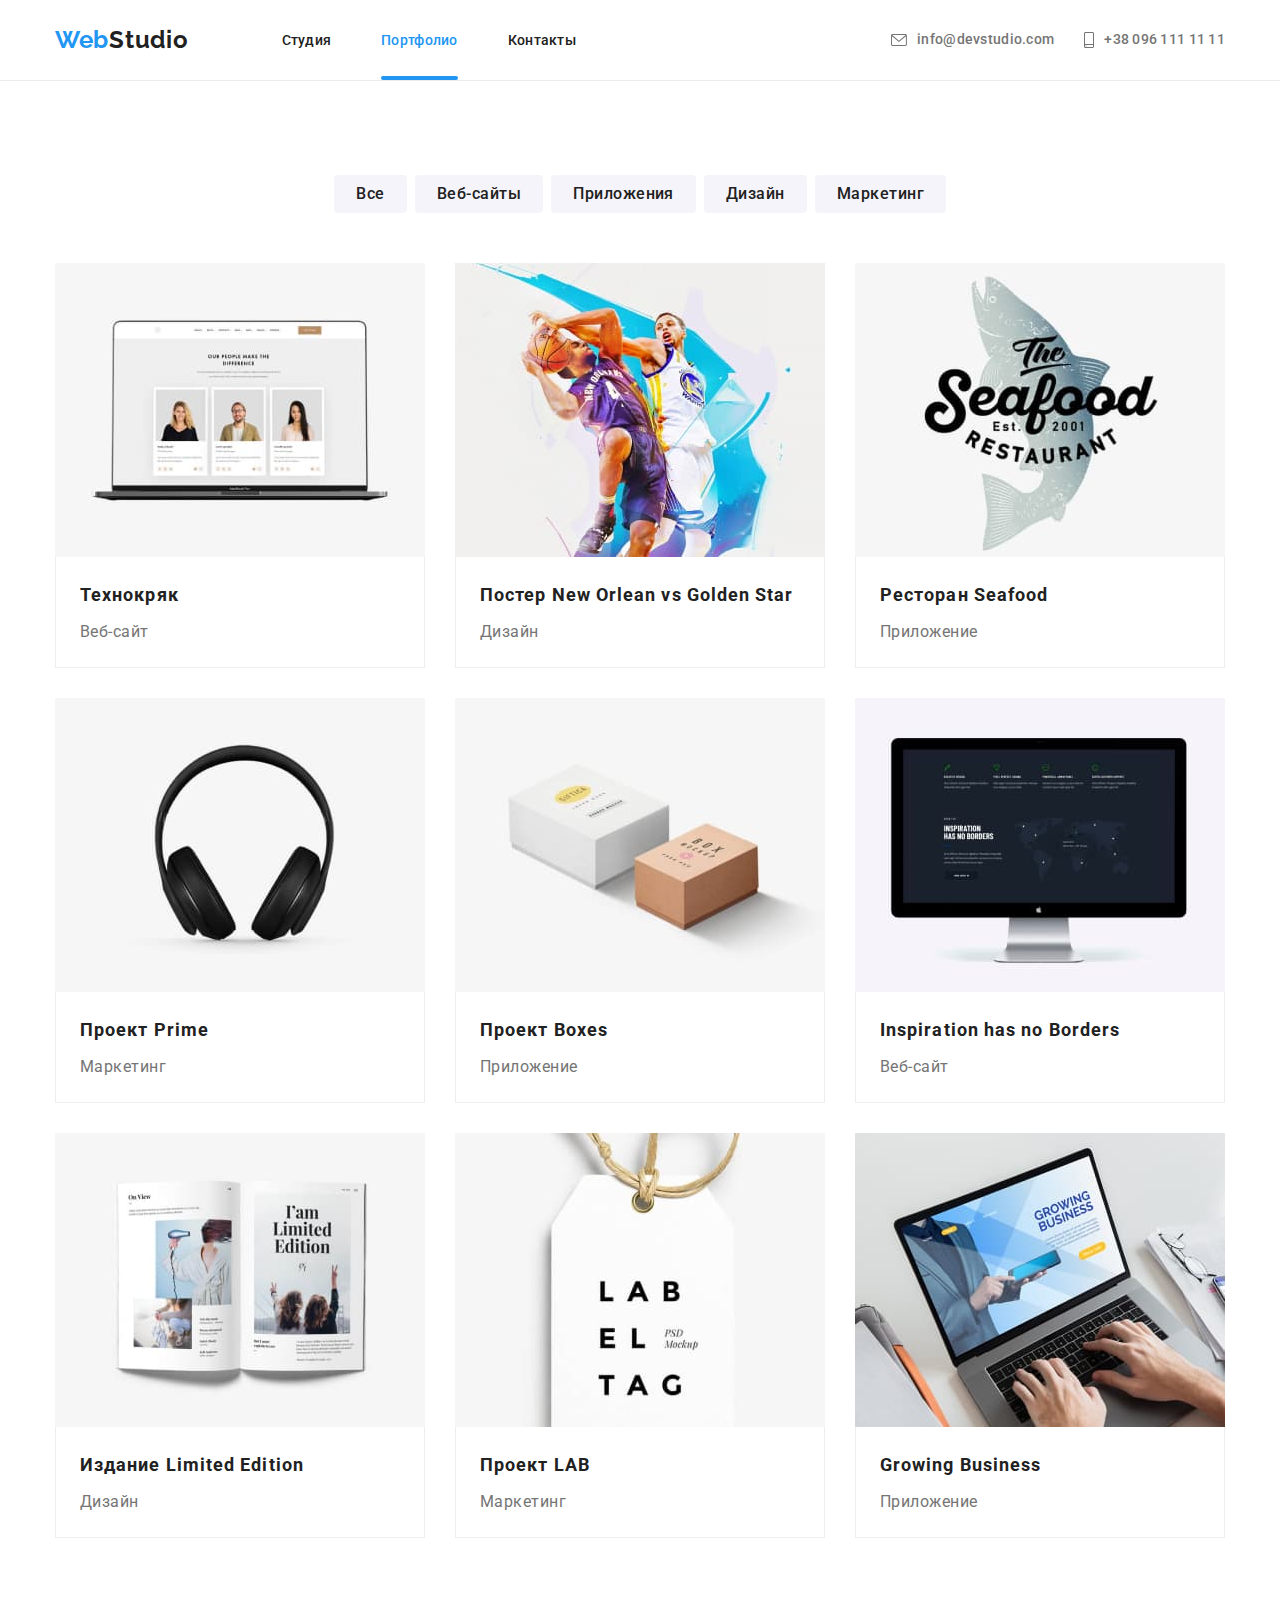
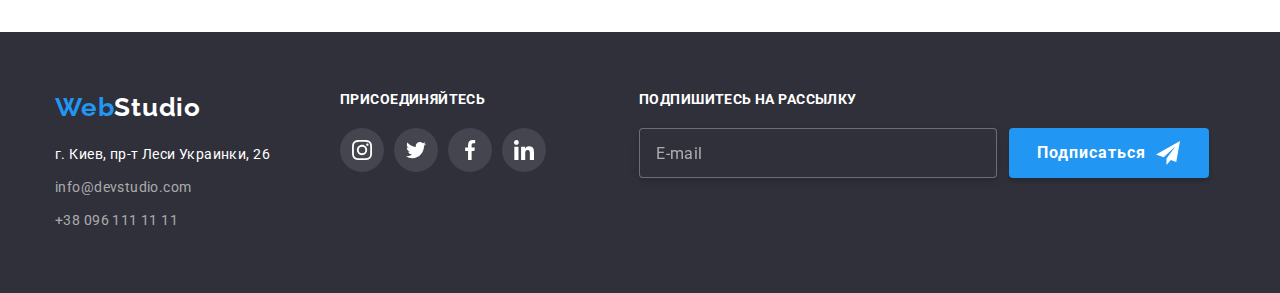
==== commit 466726c8: "на проверку" ====
--- a/portfolio.html
+++ b/portfolio.html
@@ -34,7 +34,7 @@
         <ul class="contact">
             <li class="contact__item">
                 <a class="contact__link" href="mailto:info@devstudio.com">
-                    <svg class="contact__svg" width="14" height="10">
+                    <svg class="contact__svg mail" width="16" height="12">
                         <use href="./images/icons.svg#icon-envelope">
                         </use>
                     </svg>
@@ -43,7 +43,7 @@
             </li>
             <li class="contact__item">
                 <a class="contact__link" href="tel:+380961111111">
-                    <svg class="contact__svg" width="10" height="14">
+                    <svg class="contact__svg phone" width="10" height="16">
                         <use href="./images/icons.svg#icon-smartphone">
                         </use>
                     </svg>
--- a/css/main.min.css
+++ b/css/main.min.css
@@ -1,2 +1,2 @@
-button{cursor:pointer;border:none;padding:0}img{display:block;max-width:100%;height:auto}body{margin:0;background-color:#fff;color:#212121;font-family:"Roboto", sans-serif}html{box-sizing:border-box}*,*::before,*::after{box-sizing:inherit}p,h1,h2,h3,h4,h5,h6{margin:0}ul{margin:0;padding:0;list-style:none}:root{--accent-bg-color: #2196f3;--main-text-color: #212121;--accent-text-color: #fff;--main-bg-color: #fff;--main-logo-color: #2196f3}.container{padding-left:15px;padding-right:15px}@media screen and (min-width: 480px){.container{width:480px;margin-left:auto;margin-right:auto}}@media screen and (min-width: 768px){.container{width:768px}}@media screen and (min-width: 1200px){.container{width:1200px}}.header-logo{padding-top:16px;padding-bottom:16px;font-family:"Raleway";font-weight:700;font-style:normal;font-size:26px;line-height:1.19;letter-spacing:0.03em;text-decoration:none;color:var(--main-logo-color)}@media screen and (min-width: 768px){.header-logo{padding-top:26px;padding-bottom:26px;margin-right:88px;font-size:24px;line-height:1.16}}@media screen and (min-width: 1200px){.header-logo{margin-right:93px;padding-top:24px;padding-bottom:25px}}.header-logo-color{color:#212121}.footer-logo{display:flex;justify-content:center;margin-bottom:20px;font-family:"Raleway";font-weight:700;font-size:26px;line-height:1.19;letter-spacing:0.03em;color:var(--main-logo-color);text-decoration:none}@media screen and (min-width: 1200px){.footer-logo{justify-content:left}}.footer-logo-color{color:#fff}.hero-container__btn{display:inline-block;padding:10px 32px;min-width:200px;margin-top:30px;background:#2196f3;box-shadow:0px 4px 4px rgba(0,0,0,0.15);border-radius:4px;border:transparent;transition:background-color 250ms cubic-bezier(0.4, 0, 0.2, 1)}.hero-container__btn:hover,.hero-container__btn:focus{background-color:#188ce8}.hero-container__btn.text{font-weight:700;font-size:16px;line-height:1.87;letter-spacing:0.06em;color:#ffffff;text-align:center;align-items:center}.newsletter__subscribe-btn{padding:10px 28px;min-width:200px;height:50px;margin-left:12px;color:#fff;background:#2196f3;box-shadow:0px 4px 4px rgba(0,0,0,0.15);border-radius:4px;border:transparent;transition:background-color 250ms cubic-bezier(0.4, 0, 0.2, 1)}.newsletter__subscribe-btn.text{display:flex;margin:0 auto;font-weight:700;font-size:16px;line-height:1.88;align-items:center;text-align:center;letter-spacing:0.06em;color:#ffffff}.newsletter__subscribe-icon{margin-left:10px}.submit-btn{display:block;margin:0 auto;padding:10px 55px;min-width:200px;color:#ffffff;background:#2196f3;border-radius:4px;border:transparent;transition:background-color 250ms cubic-bezier(0.4, 0, 0.2, 1),box-shadow 250ms cubic-bezier(0.4, 0, 0.2, 1)}.submit-btn.text{font-weight:bold;font-size:16px;line-height:1.87;display:flex;align-items:center;text-align:center;letter-spacing:0.06em;color:#ffffff}.submit-btn:hover,.submit-btn:focus{background-color:#188ce8;box-shadow:0px 1px 3px rgba(0,0,0,0.12),0px 1px 1px rgba(0,0,0,0.14),0px 2px 1px rgba(0,0,0,0.2)}.person-list__social{display:flex;justify-content:center}@media screen and (max-width: 1200px){.person-list__social{padding-bottom:24px}}@media screen and (min-width: 1200px){.person-list__social{padding-bottom:30px}}.social__item+.social__item{margin-left:10px}.social__link{display:flex;justify-content:center;align-items:center;width:44px;height:44px;background:#fff;border-radius:50%;fill:#afb1b8;transition:background-color 250ms cubic-bezier(0.4, 0, 0.2, 1),fill 250ms cubic-bezier(0.4, 0, 0.2, 1)}.social__link:hover{background-color:var(--accent-bg-color);fill:#fff}.social__link:focus{background-color:var(--accent-bg-color);fill:#fff;outline:none}.network-social{display:flex}.list__network-social-item+.list__network-social-item{margin-left:10px}.list__network-social-link{display:flex;justify-content:center;align-items:center;width:44px;height:44px;background:rgba(255,255,255,0.1);border-radius:50%;fill:#fff;transition:background-color 250ms cubic-bezier(0.4, 0, 0.2, 1)}.list__network-social-link:hover{background-color:var(--accent-bg-color);color:currentColor}.list__network-social-link:focus{background-color:var(--accent-bg-color);color:currentColor;outline:none}.backdrop{position:fixed;top:0;width:100vw;height:100vh;background:rgba(0,0,0,0.2);transition:opacity 350ms, visibility 350ms}.backdrop.is-hidden .modal{transform:scale(0.5) rotate(-180deg)}.modal{padding:40px;position:absolute;top:50%;left:50%;transform:translate(-50%, -50%) rotate(0) scale(1);transition:transform 350ms;background:#ffffff;box-shadow:0px 1px 3px rgba(0,0,0,0.12),0px 1px 1px rgba(0,0,0,0.14),0px 2px 1px rgba(0,0,0,0.2);border-radius:4px}@media screen and (max-width: 480px){.modal{width:98%;height:609px}}@media screen and (min-width: 480px) and (max-width: 1199px){.modal{width:450px;min-height:609px}}@media screen and (min-width: 1200px){.modal{width:528px;height:581px}}.close-modal{position:absolute;display:flex;justify-content:center;align-items:center;width:30px;height:30px;border-radius:50%;border:1px solid rgba(0,0,0,0.1);background-color:#fff;top:8px;right:8px;transition:fill 250ms cubic-bezier(0.4, 0, 0.2, 1)}.close-modal:hover,.close-modal:focus{fill:var(--accent-bg-color)}.is-hidden{opacity:0;pointer-events:none;visibility:hidden}.form__modal-title{font-weight:700;font-size:20px;line-height:1.15;text-align:center;letter-spacing:0.03em;color:#212121;margin-bottom:12px}@media screen and (max-width: 1200px){.form__modal-title{line-height:1.5}}.modal-input-wrap{position:relative}.customer__modal-icon{position:absolute;left:12px;top:50%;transform:translateY(-50%)}.form-field{display:flex;width:100%;flex-direction:column;justify-content:center;margin-bottom:10px}.form-field.feedback{margin-bottom:20px}.form-field.feedback.checkbox{margin-bottom:30px}.data__form-label{font-size:12px;line-height:1.16;letter-spacing:0.01em;color:#757575;margin-bottom:4px}.form-field textarea{padding:12px 16px;width:100%;height:120px;resize:none}.customer__form-input{width:100%;height:40px;border:1px solid rgba(33,33,33,0.2);border-radius:4px;padding-left:42px;outline:none;transition:border-color 250ms cubic-bezier(0.4, 0, 0.2, 1)}.customer__form-input:focus{border-color:var(--accent-bg-color)}.customer__form-input:focus+.customer__modal-icon{fill:var(--accent-bg-color)}.customer__form-input.text::placeholder{font-size:14px;line-height:1.14;letter-spacing:0.01em;color:rgba(117,117,117,0.5)}.checkbox__modal-checkbox-text{display:flex;justify-content:center;align-items:center;font-size:14px;line-height:1.71;letter-spacing:0.03em;color:#757575}.checkbox__modal-checkbox-text::before{content:"";width:16px;height:15px;border:2px solid #212121;border-radius:2px;align-items:center;margin-right:7px}.checkbox__modal-checkbox:checked+.checkbox__modal-checkbox-text::before{background-image:url(../images/icon-check.svg);border:none}.checkbox__modal-checkbox:focus+.checkbox__modal-checkbox-text::before{border-color:#2196f3}.checkbox__modal-checkbox-text .checkbox__policy-link{color:#2196f3;text-decoration:underline}@media screen and (max-width: 1200px){.checkbox__modal-checkbox-text{font-size:12px;line-height:1.16}}.navigation{display:none}.contact{display:none}.header{position:relative;width:100%}.header__container{display:flex;justify-content:space-between;align-items:center}.mobile-menu-btn{background-color:transparent;border:none;padding:0;line-height:0}.mobile-menu-btn{fill:var(--main-text-color);transition:fill 250ms cubic-bezier(0.4, 0, 0.2, 1)}.mobile-menu-btn:hover,.mobile-menu-btn:focus{fill:var(--accent-bg-color)}.mobile-menu__close-btn{position:absolute;top:10px;right:15px;background-color:transparent;border:none;padding:0;line-height:0;fill:var(--main-text-color);transition:fill 250ms cubic-bezier(0.4, 0, 0.2, 1)}.mobile-menu__close-btn:hover,.mobile-menu__close-btn:focus{fill:var(--accent-bg-color)}.mobile-menu__container{position:relative;padding-top:48px;padding-bottom:48px;background:#FFFFFF;box-shadow:0px 4px 8px rgba(0,0,0,0.04),0px 2px 4px rgba(0,0,0,0.08),0px 1px 3px rgba(0,0,0,0.16)}.mobile-menu{position:absolute;width:100vw;height:100vh;top:0;left:0;overflow:auto;opacity:0;visibility:hidden;pointer-events:none;transition:opacity 250ms cubic-bezier(0.4, 0, 0.2, 1),visibility 250ms cubic-bezier(0.4, 0, 0.2, 1)}.mobile-menu.is-open{opacity:1;visibility:visible;pointer-events:auto}.mobile-nav-list{margin-bottom:302px}.mobile-nav-list__item:not(:last-child){margin-bottom:32px}.mobile-nav-list__btn{text-decoration:none;font-weight:500;font-size:40px;line-height:1.17;letter-spacing:0.02em;color:var(--main-text-color);transition:color 250ms cubic-bezier(0.4, 0, 0.2, 1)}@media screen and (max-width: 385px){.mobile-nav-list__btn{font-size:25px}}.mobile-nav-list__btn:hover,.mobile-nav-list__btn:focus{color:var(--accent-bg-color)}.mobile-nav-list__btn.current{color:var(--accent-bg-color)}.mobile-contact__item{display:flex}.mobile-contact-phone__link{font-weight:500;font-size:34px;line-height:1.17;letter-spacing:0.02em;text-decoration:none;color:var(--accent-bg-color);margin-bottom:32px}@media screen and (max-width: 385px){.mobile-contact-phone__link{font-size:25px}}.mobile-contact-mail__link{font-weight:500;font-size:24px;line-height:1.16;letter-spacing:0.02em;text-decoration:none;color:#757575;margin-bottom:64px}@media screen and (max-width: 385px){.mobile-contact-mail__link{font-size:20px}}.mobile-social{display:flex}.mobile-social__item:not(:last-child){border-right:1px solid rgba(33,33,33,0.2)}.mobile-social__item:not(:first-child){padding-left:10px}.mobile-social__link{text-decoration:none;font-weight:500;font-size:18px;line-height:1.22;letter-spacing:0.02em;padding:0 10px 0 0;color:#2196F3}@media screen and (max-width: 385px){.mobile-social__link{font-size:14px}}@media screen and (min-width: 768px){.navigation{display:flex;align-items:center}.contact{display:block;margin-left:auto}.mobile-menu-btn{display:none}}.nav-list{display:flex;align-items:center;font-weight:500;font-size:14px;line-height:1, 14;letter-spacing:0.02em;list-style:none}.nav-list__btn{position:relative;display:block;text-decoration:none;color:var(--main-text-color);padding:32px 0;transition:color 250ms cubic-bezier(0.4, 0, 0.2, 1)}.nav-list__btn:hover,.nav-list__btn:focus{color:#2196f3;outline:none}.nav-list__btn.current{color:var(--accent-bg-color)}.nav-list>.nav-list__item:not(:last-child){margin-right:50px}.nav-list__btn.current:after{position:absolute;content:"";display:block;width:100%;height:4px;background-color:var(--accent-bg-color);border-radius:2px;bottom:0}.contact__item{display:flex;align-items:center}.contact__item:nth-child(1){margin-bottom:10px}.contact__link{font-weight:500;font-size:12px;line-height:1.16;letter-spacing:0.02em;color:#757575;text-decoration:none;display:flex;align-items:center;transition:color 250ms cubic-bezier(0.4, 0, 0.2, 1)}.contact__link:hover,.contact__link:focus{color:var(--accent-bg-color);outline:none}.contact__svg{margin-right:8px;fill:currentColor}@media screen and (min-width: 1200px){.navigation{display:block}.contact{display:flex;margin-left:auto}.mobile-menu-btn{display:none}.contact__item:nth-child(1){margin-bottom:0;margin-right:30px}.contact__link{font-size:14px;line-height:1.14}.contact__svg{margin-right:10px}}.hero{max-width:1600px;margin-left:auto;margin-right:auto;text-align:center;padding-top:200px;padding-bottom:200px;background-color:#2f303a;background-repeat:no-repeat;background-position:center;background-size:cover}@media screen and (max-width: 768px){.hero{width:100%;height:400px;background-image:linear-gradient(rgba(47,48,58,0.4), rgba(47,48,58,0.4)),url(../images/hero/hero-mobile.jpg);padding-top:121px;padding-bottom:115px}}@media screen and (max-width: 768px) and (min-device-pixel-ratio: 2), screen and (max-width: 768px) and (min-resolution: 192dpi), screen and (max-width: 768px) and (min-resolution: 2dppx){.hero{background-image:linear-gradient(rgba(47,48,58,0.4), rgba(47,48,58,0.4)),url(../images/hero/hero-mobile@2x.jpg)}}@media screen and (min-width: 768px) and (max-width: 1200px){.hero{width:100%;background-image:linear-gradient(rgba(47,48,58,0.4), rgba(47,48,58,0.4)),url(../images/hero/hero-tablet.jpg);padding-top:118px;padding-bottom:118px}}@media screen and (min-width: 768px) and (max-width: 1200px) and (min-device-pixel-ratio: 2), screen and (min-width: 768px) and (max-width: 1200px) and (min-resolution: 192dpi), screen and (min-width: 768px) and (max-width: 1200px) and (min-resolution: 2dppx){.hero{background-image:linear-gradient(rgba(47,48,58,0.4), rgba(47,48,58,0.4)),url(../images/hero/hero-tablet@2x.jpg)}}@media screen and (min-width: 1200px){.hero{width:100%;background-image:linear-gradient(rgba(47,48,58,0.4), rgba(47,48,58,0.4)),url(../images/hero/hero-desktop.jpg)}}@media screen and (min-width: 1200px) and (min-device-pixel-ratio: 2), screen and (min-width: 1200px) and (min-resolution: 192dpi), screen and (min-width: 1200px) and (min-resolution: 2dppx){.hero{background-image:linear-gradient(rgba(47,48,58,0.4), rgba(47,48,58,0.4)),url(../images/hero/hero-desktop@2x.jpg)}}@media screen and (min-width: 1200px){.hero-container__text{width:696px;margin-left:auto;margin-right:auto;font-weight:900;font-size:44px;line-height:1.36;text-align:center;letter-spacing:0.06em;text-transform:uppercase;color:#ffffff}}@media screen and (max-width: 1200px){.hero-container__text{width:360px;margin-left:auto;margin-right:auto;font-weight:900;font-size:26px;line-height:1.62;text-align:center;letter-spacing:0.06em;text-transform:uppercase;color:#FFFFFF}}@media screen and (max-width: 467px){.hero-container__text{width:100%}}.features li h3{list-style:none;text-transform:uppercase}.features{padding-top:60px;padding-bottom:60px}.features-title{margin-top:30px;margin-bottom:10px}.features p{font-size:14px;line-height:1.71;letter-spacing:0.03em;text-align:left;color:#757575}.features-icon{justify-content:center;align-items:center;background:#f5f4fa;border-radius:4px;margin-bottom:30px}@media screen and (max-width: 768px){.features__container{text-align:center}.features-list:not(:last-child){margin-bottom:30px}.features-title{font-weight:700;font-size:14px;line-height:1.14;letter-spacing:0.03em;color:#212121}.features-icon{width:100%;height:120px;display:flex}}@media screen and (min-width: 768px) and (max-width: 1199px){.features__container{display:flex;flex-wrap:wrap;margin-left:-30px;margin-top:-30px}.features-list{width:354px;height:251px;flex-basis:calc(100% / 2 - 30px);margin-left:30px;margin-top:30px}.features-icon{height:120px;display:flex}}@media screen and (min-width: 1200px){.features{padding-top:94px;padding-bottom:94px}.features__container{display:flex}.features-list+.features-list{margin-left:30px}.features-icon{width:270px;height:120px;display:flex}}@media screen and (max-width: 1199px){.works{display:none}}@media screen and (min-width: 1200px){.works{padding-top:94px;padding-bottom:94px}.works__title{margin-bottom:50px;font-weight:700;font-size:36px;line-height:1, 16;text-align:center;letter-spacing:0.03em;color:var(--main-text-color)}.works-list{list-style:none;display:flex}.works-category{position:absolute;display:flex;align-items:center;justify-content:center;left:0;bottom:0;width:100%;height:70px;font-weight:bold;font-size:14px;line-height:1.14;letter-spacing:0.03em;text-transform:uppercase;color:#fff;background:rgba(47,48,58,0.8)}.works-list__works-img{position:relative}.works-list__works-img:not(:last-child){margin-right:30px}}.team{background:#f5f4fa;text-align:center}.person-card__name{font-family:inherit;font-weight:500;font-size:16px;line-height:1.18;text-align:center;letter-spacing:0.03em;color:var(--main-text-color)}.person-card__profession{font-size:16px;line-height:1.18;text-align:center;letter-spacing:0.03em;color:#757575;margin-bottom:16px}.team__img{background:#fff;box-shadow:0px 1px 3px rgba(0,0,0,0.12),0px 1px 1px rgba(0,0,0,0.14),0px 2px 1px rgba(0,0,0,0.2);border-radius:0px 0px 4px 4px}@media screen and (max-width: 1200px){.team{padding-top:60px;padding-bottom:60px;background:#f5f4fa}.team__title{font-weight:700;font-size:28px;line-height:1.18;letter-spacing:0.03em;color:var(--main-text-color);margin-bottom:30px}}@media screen and (max-width: 768px){.team__img:not(:last-child){margin-bottom:30px}}.person-card{text-align:center;margin-top:30px}.person-card__profession{font-size:16px;line-height:1.18;text-align:center;letter-spacing:0.03em;color:#757575;margin-top:10px;margin-bottom:16px}@media screen and (min-width: 768px) and (max-width: 1199px){.team__person{display:flex;flex-wrap:wrap;justify-content:center;margin-left:-30px;margin-top:-30px}.team__img{flex-basis:calc(100% / 2 - 30px);margin-left:30px;margin-top:30px}}@media screen and (min-width: 1200px){.team{padding-top:94px;padding-bottom:94px}.team__title{margin-bottom:50px}.team__person{display:flex;flex-wrap:nowrap}.team__img:not(:last-child){margin-right:30px}}.clients{padding-top:94px;padding-bottom:94px}.clients__title{font-weight:700;font-size:36px;line-height:1.16;text-align:center;letter-spacing:0.03em;color:#212121;margin-bottom:50px}.clients-list{display:flex;justify-content:center;align-items:center}@media screen and (max-width: 768px){.clients{padding-top:60px;padding-bottom:60px}.clients__title{font-size:28px;line-height:1.18;margin-bottom:30px}.clients-list{flex-wrap:wrap;margin-left:-30px;margin-top:-30px}.clients .clients-list__item{flex-basis:calc(100% / 2 - 30px);margin-left:30px;margin-top:30px}.clients .clients-list__icon{width:210px;height:92px}}@media screen and (min-width: 768px) and (max-width: 1200px){.clients{padding-top:60px;padding-bottom:60px}.clients__title{font-size:28px;line-height:1.18;margin-bottom:30px}.clients-list{flex-wrap:wrap;margin-left:-30px;margin-top:-30px}.clients .clients-list__item{flex-basis:calc(100% / 3 - 30px);margin-left:30px;margin-top:30px}.clients .clients-list__icon{width:226px;height:92px}}@media screen and (min-width: 1200px){.clients-list__item:not(:last-child){margin-right:30px}}.clients-list__icon{width:170px;height:92px;border:1px solid #afb1b8;border-radius:4px;display:flex;justify-content:center;align-items:center;fill:#afb1b8;transition:fill 250ms cubic-bezier(0.4, 0, 0.2, 1),border-color 250ms cubic-bezier(0.4, 0, 0.2, 1)}.clients-list__icon:hover,.clients-list__icon:focus{fill:var(--accent-bg-color);border-color:var(--accent-bg-color);outline:none}.samples-section{padding-top:94px;padding-bottom:94px}.visually-hidden{position:absolute;clip:rect(0 0 0 0)}.filter-list{display:flex}.filter-list__filter-item:not(:last-child){margin-right:8px}.filter-list__filter-btn{font-family:inherit;font-weight:500;font-size:16px;line-height:1.62;text-align:center;letter-spacing:0.03em;color:var(--main-text-color);background:#f5f4fa;border:1px;border-radius:4px;padding:6px 22px;min-width:73px;transition:box-shadow 250ms cubic-bezier(0.4, 0, 0.2, 1),color 250ms cubic-bezier(0.4, 0, 0.2, 1),background-color 250ms cubic-bezier(0.4, 0, 0.2, 1)}.filter-list__filter-btn:hover{background-color:var(--accent-bg-color);color:var(--accent-text-color);border-radius:4px;border:transparent;box-shadow:0px 3px 1px rgba(0,0,0,0.1),0px 1px 2px rgba(0,0,0,0.08),0px 2px 2px rgba(0,0,0,0.12)}.filter-list__filter-btn:focus{background-color:var(--accent-bg-color);color:var(--accent-text-color);box-shadow:0px 3px 1px rgba(0,0,0,0.1),0px 1px 2px rgba(0,0,0,0.08),0px 2px 2px rgba(0,0,0,0.12);outline:none}@media screen and (max-width: 1199px){.section.samples-section{padding:60px 15px}}@media screen and (max-width: 768px){.filter-list{flex-wrap:wrap;margin-bottom:25px}.filter-list__filter-item{margin-bottom:15px}}@media screen and (min-width: 768px){.filter-list{justify-content:center}}@media screen and (min-width: 768px) and (max-width: 1200px){.filter-list{margin-bottom:30px}.filter-list__filter-item{margin-bottom:0}}@media screen and (min-width: 1199px){.filter-list{margin-bottom:50px}}@media screen and (max-width: 767px){.sample-item{display:block}.sample-icon:not(:last-child){margin-bottom:30px}}@media screen and (min-width: 768px) and (max-width: 1199px){.sample-item{display:flex;flex-wrap:wrap;justify-content:center;margin-left:-30px;margin-top:-30px}.sample-icon{height:100%;flex-basis:calc(100% / 2 - 30px);margin-left:30px;margin-top:30px}}@media screen and (min-width: 1200px){.sample-item{display:flex;flex-wrap:wrap;justify-content:center;margin-left:-30px;margin-top:-30px}.sample-icon{flex-basis:calc(100% / 3 - 30px);margin-left:30px;margin-top:30px}}.describe__sample-title{font-weight:700;font-size:18px;line-height:2;letter-spacing:0.06em;text-align:left;color:#212121;margin-bottom:4px}.describe__sample-text{font-size:16px;line-height:1.88;letter-spacing:0.03em;color:#757575;text-align:left}.sample-content{padding:20px 24px;border-bottom:1px solid #eeeeee;border-right:1px solid #eeeeee;border-left:1px solid #eeeeee}.example__sample-link{display:block;text-decoration:none;transition:box-shadow 250ms cubic-bezier(0.4, 0, 0.2, 1)}.example__sample-link:hover,.example__sample-link:focus{box-shadow:0px 1px 1px rgba(0,0,0,0.12),0px 4px 4px rgba(0,0,0,0.06),1px 4px 6px rgba(0,0,0,0.16);outline:none}.example__sample-link:hover .thumb-overlay,.example__sample-link:focus .thumb-overlay{transform:translateY(0);box-shadow:0px 1px 1px rgba(0,0,0,0.12),0px 4px 4px rgba(0,0,0,0.06),1px 4px 6px rgba(0,0,0,0.16)}.thumb{position:relative;overflow:hidden}.thumb-overlay{position:absolute;width:100%;height:100%;top:0;left:0;background:rgba(33,150,243,0.9);transform:translateY(101%);transition:transform 250ms cubic-bezier(0.4, 0, 0.2, 1)}.article-text{font-size:18px;line-height:1.56;text-align:left;letter-spacing:0.03em;color:#ffffff}@media screen and (max-width: 768px){.article-text{padding:77px 24px}}@media screen and (min-width: 768px) and (max-width: 1200px){.article-text{padding-top:49px;padding-bottom:77px;padding-left:24px;padding-right:24px}}@media screen and (min-width: 1200px){.article-text{padding:63px 24px}}.footer{background-color:#2f303a;padding-top:60px;padding-bottom:60px;padding-left:15px;padding-right:15px}@media screen and (max-width: 768px){.footer{padding-left:0;padding-right:0}}.footer-container{display:block;text-align:center}@media screen and (min-width: 1200px){.footer-container{display:flex;text-align:left}}@media screen and (max-width: 1200px){.contact-address{margin-bottom:60px}}.contacts__footer-address{font-style:normal;font-weight:normal;font-size:14px;line-height:1.71;letter-spacing:0.03em;color:#ffffff;text-decoration:none}.footer-item>.contacts__contact-list:not(:last-child){margin-bottom:9px}@media screen and (max-width: 1200px){.footer-item>.contacts__contact-list:not(:last-child){margin-bottom:8px}}.contacts__footer-contact{font-style:normal;font-size:14px;line-height:1.71;letter-spacing:0.03em;color:rgba(255,255,255,0.6);text-decoration:none}@media screen and (max-width: 768px){.join-us{margin-bottom:60px}}@media screen and (min-width: 768px){.join-us{margin-left:165px;margin-bottom:0}}@media screen and (min-width: 1200px){.join-us{margin-left:70px}}.join-us__title{font-weight:bold;font-size:14px;line-height:1.14;letter-spacing:0.03em;text-transform:uppercase;color:#fff;margin-bottom:20px}@media screen and (min-width: 768px){.join-us{display:block}.footer__mobile{display:flex;justify-content:center}}.network-social{display:flex;justify-content:center}@media screen and (min-width: 1200px){.subscribe{margin-left:93px}}.subscribe-title{margin-bottom:20px;font-weight:700;font-size:14px;line-height:1.14;letter-spacing:0.03em;text-transform:uppercase;color:#ffffff}.newsletter__subscribe-input{padding-left:16px;width:100%;height:50px;margin-bottom:20px;border:1px solid rgba(255,255,255,0.3);background:#2f303a;filter:drop-shadow(0px 4px 4px rgba(0,0,0,0.15));border-radius:4px;outline:none;color:#fff;transition:border-color 250ms cubic-bezier(0.4, 0, 0.2, 1)}.newsletter__subscribe-input:focus{border-color:var(--accent-bg-color)}@media screen and (min-width: 768px) and (max-width: 1200px){.newsletter__subscribe-input{width:450px;margin-right:0}}@media screen and (min-width: 1200px){.subscribe-wrap.newsletter{display:flex}.newsletter__subscribe-input{width:358px;margin-right:12px;margin-bottom:0}}::placeholder{font-size:16px;line-height:1.25;display:flex;align-items:center;letter-spacing:0.03em;color:rgba(255,255,255,0.6)}
+button{cursor:pointer;border:none;padding:0}img{display:block;max-width:100%;height:auto}body{margin:0;background-color:#fff;color:#212121;font-family:"Roboto", sans-serif}html{box-sizing:border-box}*,*::before,*::after{box-sizing:inherit}p,h1,h2,h3,h4,h5,h6{margin:0}ul{margin:0;padding:0;list-style:none}:root{--accent-bg-color: #2196f3;--main-text-color: #212121;--accent-text-color: #fff;--main-bg-color: #fff;--main-logo-color: #2196f3}.container{padding-left:15px;padding-right:15px}@media screen and (min-width: 480px){.container{width:480px;margin-left:auto;margin-right:auto}}@media screen and (min-width: 768px){.container{width:768px}}@media screen and (min-width: 1200px){.container{width:1200px}}.header-logo{padding-top:16px;padding-bottom:16px;font-family:"Raleway";font-weight:700;font-style:normal;font-size:26px;line-height:1.19;letter-spacing:0.03em;text-decoration:none;color:var(--main-logo-color)}@media screen and (min-width: 768px){.header-logo{padding-top:26px;padding-bottom:26px;margin-right:88px;font-size:24px;line-height:1.16}}@media screen and (min-width: 1200px){.header-logo{margin-right:93px;padding-top:24px;padding-bottom:25px}}.header-logo-color{color:#212121}.footer-logo{display:flex;justify-content:center;margin-bottom:20px;font-family:"Raleway";font-weight:700;font-size:26px;line-height:1.19;letter-spacing:0.03em;color:var(--main-logo-color);text-decoration:none}@media screen and (min-width: 1200px){.footer-logo{justify-content:left}}.footer-logo-color{color:#fff}.hero-container__btn{display:inline-block;padding:10px 32px;min-width:200px;margin-top:30px;background:#2196f3;box-shadow:0px 4px 4px rgba(0,0,0,0.15);border-radius:4px;border:transparent;transition:background-color 250ms cubic-bezier(0.4, 0, 0.2, 1)}.hero-container__btn:hover,.hero-container__btn:focus{background-color:#188ce8}.hero-container__btn.text{font-weight:700;font-size:16px;line-height:1.87;letter-spacing:0.06em;color:#ffffff;text-align:center;align-items:center}.newsletter__subscribe-btn{padding:10px 28px;min-width:200px;height:50px;margin-left:12px;color:#fff;background:#2196f3;box-shadow:0px 4px 4px rgba(0,0,0,0.15);border-radius:4px;border:transparent;transition:background-color 250ms cubic-bezier(0.4, 0, 0.2, 1)}.newsletter__subscribe-btn.text{display:flex;margin:0 auto;font-weight:700;font-size:16px;line-height:1.88;align-items:center;text-align:center;letter-spacing:0.06em;color:#ffffff}.newsletter__subscribe-icon{margin-left:10px}.submit-btn{display:block;margin:0 auto;padding:10px 55px;min-width:200px;color:#ffffff;background:#2196f3;border-radius:4px;border:transparent;transition:background-color 250ms cubic-bezier(0.4, 0, 0.2, 1),box-shadow 250ms cubic-bezier(0.4, 0, 0.2, 1)}.submit-btn.text{font-weight:bold;font-size:16px;line-height:1.87;display:flex;align-items:center;text-align:center;letter-spacing:0.06em;color:#ffffff}.submit-btn:hover,.submit-btn:focus{background-color:#188ce8;box-shadow:0px 1px 3px rgba(0,0,0,0.12),0px 1px 1px rgba(0,0,0,0.14),0px 2px 1px rgba(0,0,0,0.2)}.person-list__social{display:flex;justify-content:center}@media screen and (max-width: 1200px){.person-list__social{padding-bottom:24px}}@media screen and (min-width: 1200px){.person-list__social{padding-bottom:30px}}.social__item+.social__item{margin-left:10px}.social__link{display:flex;justify-content:center;align-items:center;width:44px;height:44px;background:#fff;border-radius:50%;fill:#afb1b8;transition:background-color 250ms cubic-bezier(0.4, 0, 0.2, 1),fill 250ms cubic-bezier(0.4, 0, 0.2, 1)}.social__link:hover{background-color:var(--accent-bg-color);fill:#fff}.social__link:focus{background-color:var(--accent-bg-color);fill:#fff;outline:none}.network-social{display:flex}.list__network-social-item+.list__network-social-item{margin-left:10px}.list__network-social-link{display:flex;justify-content:center;align-items:center;width:44px;height:44px;background:rgba(255,255,255,0.1);border-radius:50%;fill:#fff;transition:background-color 250ms cubic-bezier(0.4, 0, 0.2, 1)}.list__network-social-link:hover{background-color:var(--accent-bg-color);color:currentColor}.list__network-social-link:focus{background-color:var(--accent-bg-color);color:currentColor;outline:none}.backdrop{position:fixed;top:0;width:100vw;height:100vh;background:rgba(0,0,0,0.2);transition:opacity 350ms, visibility 350ms}.backdrop.is-hidden .modal{transform:scale(0.5) rotate(-180deg)}.modal{padding:40px;position:absolute;top:50%;left:50%;transform:translate(-50%, -50%) rotate(0) scale(1);transition:transform 350ms;background:#ffffff;box-shadow:0px 1px 3px rgba(0,0,0,0.12),0px 1px 1px rgba(0,0,0,0.14),0px 2px 1px rgba(0,0,0,0.2);border-radius:4px}@media screen and (max-width: 480px){.modal{width:98%;height:609px}}@media screen and (min-width: 480px) and (max-width: 1199px){.modal{width:450px;min-height:609px}}@media screen and (min-width: 1200px){.modal{width:528px;height:581px}}.close-modal{position:absolute;display:flex;justify-content:center;align-items:center;width:30px;height:30px;border-radius:50%;border:1px solid rgba(0,0,0,0.1);background-color:#fff;top:8px;right:8px;transition:fill 250ms cubic-bezier(0.4, 0, 0.2, 1)}.close-modal:hover,.close-modal:focus{fill:var(--accent-bg-color)}.is-hidden{opacity:0;pointer-events:none;visibility:hidden}.form__modal-title{font-weight:700;font-size:20px;line-height:1.15;text-align:center;letter-spacing:0.03em;color:#212121;margin-bottom:12px}@media screen and (max-width: 1200px){.form__modal-title{line-height:1.5}}.modal-input-wrap{position:relative}.customer__modal-icon{position:absolute;left:12px;top:50%;transform:translateY(-50%)}.form-field{display:flex;width:100%;flex-direction:column;justify-content:center;margin-bottom:10px}.form-field.feedback{margin-bottom:20px}.form-field.feedback.checkbox{margin-bottom:30px}.data__form-label{font-size:12px;line-height:1.16;letter-spacing:0.01em;color:#757575;margin-bottom:4px}.form-field textarea{padding:12px 16px;width:100%;height:120px;resize:none}.customer__form-input{width:100%;height:40px;border:1px solid rgba(33,33,33,0.2);border-radius:4px;padding-left:42px;outline:none;transition:border-color 250ms cubic-bezier(0.4, 0, 0.2, 1)}.customer__form-input:focus{border-color:var(--accent-bg-color)}.customer__form-input:focus+.customer__modal-icon{fill:var(--accent-bg-color)}.customer__form-input.text::placeholder{font-size:14px;line-height:1.14;letter-spacing:0.01em;color:rgba(117,117,117,0.5)}.checkbox__modal-checkbox-text{display:flex;justify-content:center;align-items:center;font-size:14px;line-height:1.71;letter-spacing:0.03em;color:#757575}.checkbox__modal-checkbox-text::before{content:"";width:16px;height:15px;border:2px solid #212121;border-radius:2px;align-items:center;margin-right:7px}.checkbox__modal-checkbox:checked+.checkbox__modal-checkbox-text::before{background-image:url(../images/icon-check.svg);border:none}.checkbox__modal-checkbox:focus+.checkbox__modal-checkbox-text::before{border-color:#2196f3}.checkbox__modal-checkbox-text .checkbox__policy-link{color:#2196f3;text-decoration:underline}@media screen and (max-width: 1200px){.checkbox__modal-checkbox-text{font-size:12px;line-height:1.16}}.navigation{display:none}.contact{display:none}.header{position:relative;width:100%;border-bottom:1px solid #ECECEC}.header__container{display:flex;justify-content:space-between;align-items:center}.mobile-menu-btn{background-color:transparent;border:none;padding:0;line-height:0}.mobile-menu-btn{fill:var(--main-text-color);transition:fill 250ms cubic-bezier(0.4, 0, 0.2, 1)}.mobile-menu-btn:hover,.mobile-menu-btn:focus{fill:var(--accent-bg-color)}.mobile-menu__close-btn{position:absolute;top:10px;right:15px;background-color:transparent;border:none;padding:0;line-height:0;fill:var(--main-text-color);transition:fill 250ms cubic-bezier(0.4, 0, 0.2, 1)}.mobile-menu__close-btn:hover,.mobile-menu__close-btn:focus{fill:var(--accent-bg-color)}.mobile-menu__container{position:relative;padding-top:48px;padding-bottom:48px;background:#FFFFFF;box-shadow:0px 4px 8px rgba(0,0,0,0.04),0px 2px 4px rgba(0,0,0,0.08),0px 1px 3px rgba(0,0,0,0.16)}.mobile-menu{position:absolute;width:100vw;height:100vh;z-index:1;top:0;left:0;overflow:auto;opacity:0;visibility:hidden;pointer-events:none;transition:opacity 250ms cubic-bezier(0.4, 0, 0.2, 1),visibility 250ms cubic-bezier(0.4, 0, 0.2, 1)}.mobile-menu.is-open{opacity:1;visibility:visible;pointer-events:auto}.mobile-nav-list{margin-bottom:302px}.mobile-nav-list__item:not(:last-child){margin-bottom:32px}.mobile-nav-list__btn{text-decoration:none;font-weight:500;font-size:40px;line-height:1.17;letter-spacing:0.02em;color:var(--main-text-color);transition:color 250ms cubic-bezier(0.4, 0, 0.2, 1)}.mobile-nav-list__btn:hover,.mobile-nav-list__btn:focus{color:var(--accent-bg-color)}.mobile-nav-list__btn.current{color:var(--accent-bg-color)}.mobile-contact__item{display:flex}.mobile-contact-phone__link{font-weight:500;font-size:34px;line-height:1.17;letter-spacing:0.02em;text-decoration:none;color:var(--accent-bg-color);margin-bottom:32px}.mobile-social__link{text-decoration:none;font-weight:500;font-size:18px;line-height:1.22;letter-spacing:0.02em;padding:0 10px 0 0;color:#2196F3}.mobile-contact-mail__link{font-weight:500;font-size:24px;line-height:1.16;letter-spacing:0.02em;text-decoration:none;color:#757575;margin-bottom:64px}.mobile-social{display:flex}.mobile-social__item:not(:last-child){border-right:1px solid rgba(33,33,33,0.2)}.mobile-social__item:not(:first-child){padding-left:10px}@media screen and (max-width: 385px){.mobile-nav-list__btn{font-size:25px}.mobile-contact-phone__link{font-size:25px}.mobile-contact-mail__link{font-size:20px}.mobile-social__link{font-size:14px}}@media screen and (min-width: 768px){.navigation{display:flex;align-items:center}.contact{display:block;margin-left:auto}.mobile-menu-btn{display:none}}.nav-list{display:flex;align-items:center;font-weight:500;font-size:14px;line-height:1, 14;letter-spacing:0.02em;list-style:none}.nav-list__btn{position:relative;display:block;text-decoration:none;color:var(--main-text-color);padding:32px 0;transition:color 250ms cubic-bezier(0.4, 0, 0.2, 1)}.nav-list__btn:hover,.nav-list__btn:focus{color:#2196f3;outline:none}.nav-list__btn.current{color:var(--accent-bg-color)}.nav-list>.nav-list__item:not(:last-child){margin-right:50px}.nav-list__btn.current:after{position:absolute;content:"";display:block;width:100%;height:4px;background-color:var(--accent-bg-color);border-radius:2px;bottom:0}.contact__item{display:flex;align-items:center}.contact__item:nth-child(1){margin-bottom:10px}.contact__link{font-weight:500;font-size:12px;line-height:1.16;letter-spacing:0.02em;color:#757575;text-decoration:none;display:flex;align-items:center;transition:color 250ms cubic-bezier(0.4, 0, 0.2, 1)}.contact__link:hover,.contact__link:focus{color:var(--accent-bg-color);outline:none}.contact__svg{margin-right:8px;fill:currentColor}@media screen and (min-width: 1200px){.navigation{display:block}.contact{display:flex;margin-left:auto}.mobile-menu-btn{display:none}.contact__item:nth-child(1){margin-bottom:0;margin-right:30px}.contact__link{font-size:14px;line-height:1.14}.contact__svg{margin-right:10px}}@media screen and (max-width: 1199px){.contact__svg.mail{width:14px;height:10px}.contact__svg.phone{width:10px;height:14px}}.hero{max-width:1600px;margin-left:auto;margin-right:auto;text-align:center;padding-top:200px;padding-bottom:200px;background-color:#2f303a;background-repeat:no-repeat;background-position:center;background-size:cover}@media screen and (max-width: 767px){.hero{width:100%;height:400px;background-image:linear-gradient(rgba(47,48,58,0.4), rgba(47,48,58,0.4)),url(../images/hero/hero-mobile.jpg);padding-top:121px;padding-bottom:115px}}@media screen and (max-width: 767px) and (min-device-pixel-ratio: 2), screen and (max-width: 767px) and (min-resolution: 192dpi), screen and (max-width: 767px) and (min-resolution: 2dppx){.hero{background-image:linear-gradient(rgba(47,48,58,0.4), rgba(47,48,58,0.4)),url(../images/hero/hero-mobile@2x.jpg)}}@media screen and (min-width: 768px) and (max-width: 1199px){.hero{width:100%;background-image:linear-gradient(rgba(47,48,58,0.4), rgba(47,48,58,0.4)),url(../images/hero/hero-tablet.jpg);padding-top:118px;padding-bottom:118px}}@media screen and (min-width: 768px) and (max-width: 1199px) and (min-device-pixel-ratio: 2), screen and (min-width: 768px) and (max-width: 1199px) and (min-resolution: 192dpi), screen and (min-width: 768px) and (max-width: 1199px) and (min-resolution: 2dppx){.hero{background-image:linear-gradient(rgba(47,48,58,0.4), rgba(47,48,58,0.4)),url(../images/hero/hero-tablet@2x.jpg)}}@media screen and (min-width: 1200px){.hero{width:100%;background-image:linear-gradient(rgba(47,48,58,0.4), rgba(47,48,58,0.4)),url(../images/hero/hero-desktop.jpg)}}@media screen and (min-width: 1200px) and (min-device-pixel-ratio: 2), screen and (min-width: 1200px) and (min-resolution: 192dpi), screen and (min-width: 1200px) and (min-resolution: 2dppx){.hero{background-image:linear-gradient(rgba(47,48,58,0.4), rgba(47,48,58,0.4)),url(../images/hero/hero-desktop@2x.jpg)}}@media screen and (min-width: 1200px){.hero-container__text{width:696px;margin-left:auto;margin-right:auto;font-weight:900;font-size:44px;line-height:1.36;text-align:center;letter-spacing:0.06em;text-transform:uppercase;color:#ffffff}}@media screen and (max-width: 1200px){.hero-container__text{width:360px;margin-left:auto;margin-right:auto;font-weight:900;font-size:26px;line-height:1.62;text-align:center;letter-spacing:0.06em;text-transform:uppercase;color:#FFFFFF}}@media screen and (max-width: 480px){.hero-container__text{width:100%}}.features li h3{list-style:none;text-transform:uppercase}.features{padding-top:60px;padding-bottom:60px}.features-title{margin-top:30px;margin-bottom:10px}.features p{font-size:14px;line-height:1.71;letter-spacing:0.03em;text-align:left;color:#757575}.features-icon{justify-content:center;align-items:center;background:#f5f4fa;border-radius:4px;margin-bottom:30px}@media screen and (max-width: 768px){.features__container{text-align:center}.features-list:not(:last-child){margin-bottom:30px}.features-title{font-weight:700;font-size:14px;line-height:1.14;letter-spacing:0.03em;color:#212121}.features-icon{width:100%;height:120px;display:flex}}@media screen and (min-width: 768px) and (max-width: 1199px){.features__container{display:flex;flex-wrap:wrap;margin-left:-30px;margin-top:-30px}.features-list{width:354px;height:251px;flex-basis:calc(100% / 2 - 30px);margin-left:30px;margin-top:30px}.features-icon{height:120px;display:flex}}@media screen and (min-width: 1200px){.features{padding-top:94px;padding-bottom:94px}.features__container{display:flex}.features-list+.features-list{margin-left:30px}.features-icon{width:270px;height:120px;display:flex}}@media screen and (max-width: 1199px){.works{display:none}}@media screen and (min-width: 1200px){.works{padding-top:94px;padding-bottom:94px}.works__title{margin-bottom:50px;font-weight:700;font-size:36px;line-height:1, 16;text-align:center;letter-spacing:0.03em;color:var(--main-text-color)}.works-list{list-style:none;display:flex}.works-category{position:absolute;display:flex;align-items:center;justify-content:center;left:0;bottom:0;width:100%;height:70px;font-weight:bold;font-size:14px;line-height:1.14;letter-spacing:0.03em;text-transform:uppercase;color:#fff;background:rgba(47,48,58,0.8)}.works-list__works-img{position:relative}.works-list__works-img:not(:last-child){margin-right:30px}}.team{background:#f5f4fa;text-align:center}.person-card__name{font-family:inherit;font-weight:500;font-size:16px;line-height:1.18;text-align:center;letter-spacing:0.03em;color:var(--main-text-color)}.person-card__profession{font-size:16px;line-height:1.18;text-align:center;letter-spacing:0.03em;color:#757575;margin-bottom:16px}.team__img{background:#fff;box-shadow:0px 1px 3px rgba(0,0,0,0.12),0px 1px 1px rgba(0,0,0,0.14),0px 2px 1px rgba(0,0,0,0.2);border-radius:0px 0px 4px 4px}@media screen and (max-width: 1200px){.team{padding-top:60px;padding-bottom:60px;background:#f5f4fa}.team__title{font-weight:700;font-size:28px;line-height:1.18;letter-spacing:0.03em;color:var(--main-text-color);margin-bottom:30px}}@media screen and (max-width: 768px){.team__img:not(:last-child){margin-bottom:30px}}.person-card{text-align:center;margin-top:30px}.person-card__profession{font-size:16px;line-height:1.18;text-align:center;letter-spacing:0.03em;color:#757575;margin-top:10px;margin-bottom:16px}@media screen and (min-width: 768px) and (max-width: 1199px){.team__person{display:flex;flex-wrap:wrap;justify-content:center;margin-left:-30px;margin-top:-30px}.team__img{flex-basis:calc(100% / 2 - 30px);margin-left:30px;margin-top:30px}}@media screen and (min-width: 1200px){.team{padding-top:94px;padding-bottom:94px}.team__title{margin-bottom:50px}.team__person{display:flex;flex-wrap:nowrap}.team__img:not(:last-child){margin-right:30px}}.clients{padding-top:94px;padding-bottom:94px}.clients__title{font-weight:700;font-size:36px;line-height:1.16;text-align:center;letter-spacing:0.03em;color:#212121;margin-bottom:50px}.clients-list{display:flex;justify-content:center;align-items:center}@media screen and (max-width: 768px){.clients{padding-top:60px;padding-bottom:60px}.clients__title{font-size:28px;line-height:1.18;margin-bottom:30px}.clients-list{flex-wrap:wrap;margin-left:-30px;margin-top:-30px}.clients .clients-list__item{flex-basis:calc(100% / 2 - 30px);margin-left:30px;margin-top:30px}.clients .clients-list__icon{width:210px;height:92px}}@media screen and (min-width: 768px) and (max-width: 1199px){.clients{padding-top:60px;padding-bottom:60px}.clients__title{font-size:28px;line-height:1.18;margin-bottom:30px}.clients-list{flex-wrap:wrap;margin-left:-30px;margin-top:-30px}.clients .clients-list__item{flex-basis:calc(100% / 3 - 30px);margin-left:30px;margin-top:30px}.clients .clients-list__icon{width:226px;height:92px}}@media screen and (min-width: 1200px){.clients-list__item:not(:last-child){margin-right:30px}}.clients-list__icon{width:170px;height:92px;border:1px solid #afb1b8;border-radius:4px;display:flex;justify-content:center;align-items:center;fill:#afb1b8;transition:fill 250ms cubic-bezier(0.4, 0, 0.2, 1),border-color 250ms cubic-bezier(0.4, 0, 0.2, 1)}.clients-list__icon:hover,.clients-list__icon:focus{fill:var(--accent-bg-color);border-color:var(--accent-bg-color);outline:none}.samples-section{padding-top:94px;padding-bottom:94px}.visually-hidden{position:absolute;clip:rect(0 0 0 0)}.filter-list{display:flex}.filter-list__filter-item:not(:last-child){margin-right:8px}.filter-list__filter-btn{font-family:inherit;font-weight:500;font-size:16px;line-height:1.62;text-align:center;letter-spacing:0.03em;color:var(--main-text-color);background:#f5f4fa;border:1px;border-radius:4px;padding:6px 22px;min-width:73px;transition:box-shadow 250ms cubic-bezier(0.4, 0, 0.2, 1),color 250ms cubic-bezier(0.4, 0, 0.2, 1),background-color 250ms cubic-bezier(0.4, 0, 0.2, 1)}.filter-list__filter-btn:hover{background-color:var(--accent-bg-color);color:var(--accent-text-color);border-radius:4px;border:transparent;box-shadow:0px 3px 1px rgba(0,0,0,0.1),0px 1px 2px rgba(0,0,0,0.08),0px 2px 2px rgba(0,0,0,0.12)}.filter-list__filter-btn:focus{background-color:var(--accent-bg-color);color:var(--accent-text-color);box-shadow:0px 3px 1px rgba(0,0,0,0.1),0px 1px 2px rgba(0,0,0,0.08),0px 2px 2px rgba(0,0,0,0.12);outline:none}@media screen and (max-width: 1199px){.section.samples-section{padding:60px 15px}}@media screen and (max-width: 768px){.filter-list{flex-wrap:wrap;margin-bottom:25px}.filter-list__filter-item{margin-bottom:15px}}@media screen and (min-width: 768px){.filter-list{justify-content:center}}@media screen and (min-width: 768px) and (max-width: 1200px){.filter-list{margin-bottom:30px}.filter-list__filter-item{margin-bottom:0}}@media screen and (min-width: 1199px){.filter-list{margin-bottom:50px}}@media screen and (max-width: 767px){.sample-item{display:block}.sample-icon:not(:last-child){margin-bottom:30px}}@media screen and (min-width: 768px) and (max-width: 1199px){.sample-item{display:flex;flex-wrap:wrap;justify-content:center;margin-left:-30px;margin-top:-30px}.sample-icon{height:100%;flex-basis:calc(100% / 2 - 30px);margin-left:30px;margin-top:30px}}@media screen and (min-width: 1200px){.sample-item{display:flex;flex-wrap:wrap;justify-content:center;margin-left:-30px;margin-top:-30px}.sample-icon{flex-basis:calc(100% / 3 - 30px);margin-left:30px;margin-top:30px}}.describe__sample-title{font-weight:700;font-size:18px;line-height:2;letter-spacing:0.06em;text-align:left;color:#212121;margin-bottom:4px}.describe__sample-text{font-size:16px;line-height:1.88;letter-spacing:0.03em;color:#757575;text-align:left}.sample-content{padding:20px 24px;border-bottom:1px solid #eeeeee;border-right:1px solid #eeeeee;border-left:1px solid #eeeeee}.example__sample-link{display:block;text-decoration:none;transition:box-shadow 250ms cubic-bezier(0.4, 0, 0.2, 1)}.example__sample-link:hover,.example__sample-link:focus{box-shadow:0px 1px 1px rgba(0,0,0,0.12),0px 4px 4px rgba(0,0,0,0.06),1px 4px 6px rgba(0,0,0,0.16);outline:none}.example__sample-link:hover .thumb-overlay,.example__sample-link:focus .thumb-overlay{transform:translateY(0);box-shadow:0px 1px 1px rgba(0,0,0,0.12),0px 4px 4px rgba(0,0,0,0.06),1px 4px 6px rgba(0,0,0,0.16)}.thumb{position:relative;overflow:hidden}.thumb-overlay{position:absolute;width:100%;height:100%;top:0;left:0;background:rgba(33,150,243,0.9);transform:translateY(101%);transition:transform 250ms cubic-bezier(0.4, 0, 0.2, 1)}.article-text{font-size:18px;line-height:1.56;text-align:left;letter-spacing:0.03em;color:#ffffff}@media screen and (max-width: 768px){.article-text{padding:77px 24px}}@media screen and (min-width: 768px) and (max-width: 1200px){.article-text{padding-top:49px;padding-bottom:77px;padding-left:24px;padding-right:24px}}@media screen and (min-width: 1200px){.article-text{padding:63px 24px}}.footer{background-color:#2f303a;padding-top:60px;padding-bottom:60px;padding-left:15px;padding-right:15px}@media screen and (max-width: 768px){.footer{padding-left:0;padding-right:0}}.footer-container{display:block;text-align:center}@media screen and (min-width: 1200px){.footer-container{display:flex;text-align:left}}@media screen and (max-width: 1200px){.contact-address{margin-bottom:60px}}.contacts__footer-address{font-style:normal;font-weight:normal;font-size:14px;line-height:1.71;letter-spacing:0.03em;color:#ffffff;text-decoration:none}.footer-item>.contacts__contact-list:not(:last-child){margin-bottom:9px}@media screen and (max-width: 1200px){.footer-item>.contacts__contact-list:not(:last-child){margin-bottom:8px}}.contacts__footer-contact{font-style:normal;font-size:14px;line-height:1.71;letter-spacing:0.03em;color:rgba(255,255,255,0.6);text-decoration:none}@media screen and (max-width: 768px){.join-us{margin-bottom:60px}}@media screen and (min-width: 768px){.join-us{margin-left:165px;margin-bottom:0}}@media screen and (min-width: 1200px){.join-us{margin-left:70px}}.join-us__title{font-weight:bold;font-size:14px;line-height:1.14;letter-spacing:0.03em;text-transform:uppercase;color:#fff;margin-bottom:20px}@media screen and (min-width: 768px){.join-us{display:block}.footer__mobile{display:flex;justify-content:center}}.network-social{display:flex;justify-content:center}@media screen and (min-width: 1200px){.subscribe{margin-left:93px}}.subscribe-title{margin-bottom:20px;font-weight:700;font-size:14px;line-height:1.14;letter-spacing:0.03em;text-transform:uppercase;color:#ffffff}.newsletter__subscribe-input{padding-left:16px;width:100%;height:50px;margin-bottom:20px;border:1px solid rgba(255,255,255,0.3);background:#2f303a;filter:drop-shadow(0px 4px 4px rgba(0,0,0,0.15));border-radius:4px;outline:none;color:#fff;transition:border-color 250ms cubic-bezier(0.4, 0, 0.2, 1)}.newsletter__subscribe-input:focus{border-color:var(--accent-bg-color)}@media screen and (min-width: 768px) and (max-width: 1200px){.newsletter__subscribe-input{width:450px;margin-right:0}}@media screen and (min-width: 1200px){.subscribe-wrap.newsletter{display:flex}.newsletter__subscribe-input{width:358px;margin-right:12px;margin-bottom:0}}::placeholder{font-size:16px;line-height:1.25;display:flex;align-items:center;letter-spacing:0.03em;color:rgba(255,255,255,0.6)}
 /*# sourceMappingURL=main.min.css.map */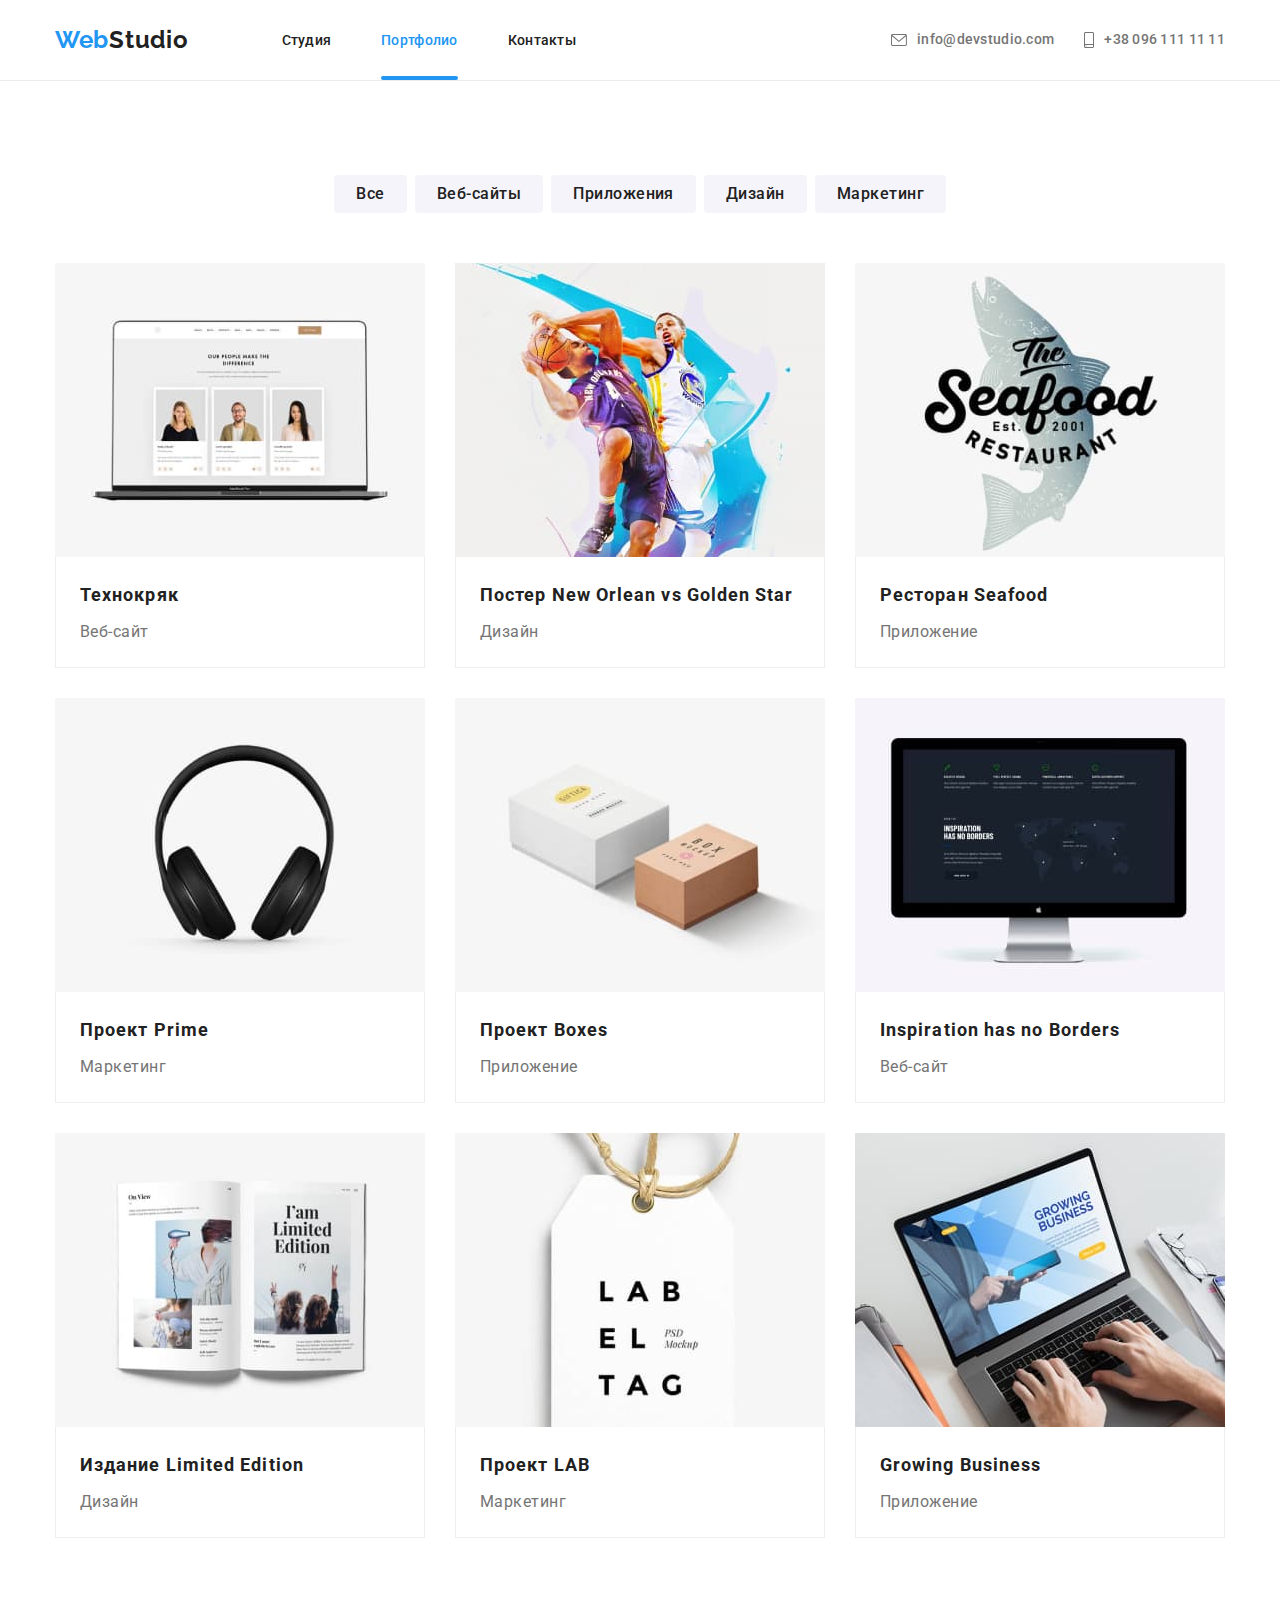
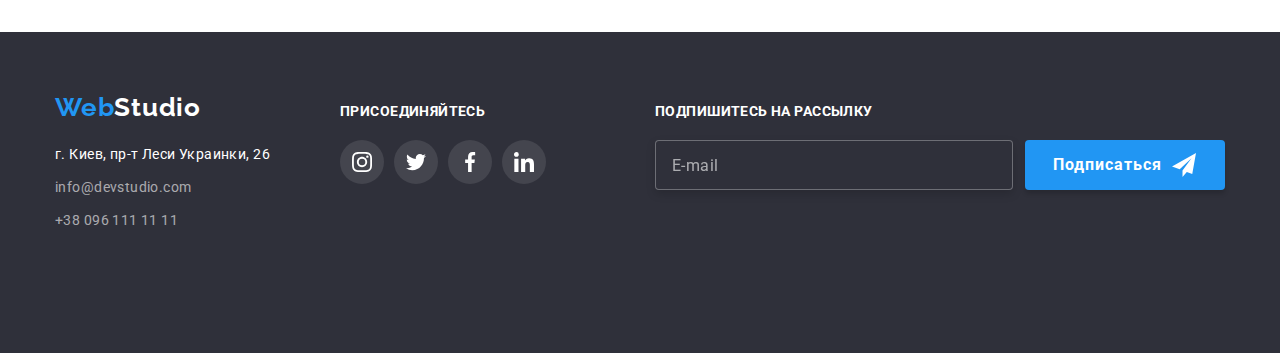
==== commit c5a36b7e: "внес некоторые правки" ====
--- a/portfolio.html
+++ b/portfolio.html
@@ -33,7 +33,7 @@
 
         <ul class="contact">
             <li class="contact__item">
-                <a class="contact__link" href="mailto:info@devstudio.com">
+                <a class="contact__link mail" href="mailto:info@devstudio.com">
                     <svg class="contact__svg mail" width="16" height="12">
                         <use href="./images/icons.svg#icon-envelope">
                         </use>
@@ -42,7 +42,7 @@
                 </a>
             </li>
             <li class="contact__item">
-                <a class="contact__link" href="tel:+380961111111">
+                <a class="contact__link phone" href="tel:+380961111111">
                     <svg class="contact__svg phone" width="10" height="16">
                         <use href="./images/icons.svg#icon-smartphone">
                         </use>
--- a/css/main.min.css
+++ b/css/main.min.css
@@ -1,2 +1,2 @@
-button{cursor:pointer;border:none;padding:0}img{display:block;max-width:100%;height:auto}body{margin:0;background-color:#fff;color:#212121;font-family:"Roboto", sans-serif}html{box-sizing:border-box}*,*::before,*::after{box-sizing:inherit}p,h1,h2,h3,h4,h5,h6{margin:0}ul{margin:0;padding:0;list-style:none}:root{--accent-bg-color: #2196f3;--main-text-color: #212121;--accent-text-color: #fff;--main-bg-color: #fff;--main-logo-color: #2196f3}.container{padding-left:15px;padding-right:15px}@media screen and (min-width: 480px){.container{width:480px;margin-left:auto;margin-right:auto}}@media screen and (min-width: 768px){.container{width:768px}}@media screen and (min-width: 1200px){.container{width:1200px}}.header-logo{padding-top:16px;padding-bottom:16px;font-family:"Raleway";font-weight:700;font-style:normal;font-size:26px;line-height:1.19;letter-spacing:0.03em;text-decoration:none;color:var(--main-logo-color)}@media screen and (min-width: 768px){.header-logo{padding-top:26px;padding-bottom:26px;margin-right:88px;font-size:24px;line-height:1.16}}@media screen and (min-width: 1200px){.header-logo{margin-right:93px;padding-top:24px;padding-bottom:25px}}.header-logo-color{color:#212121}.footer-logo{display:flex;justify-content:center;margin-bottom:20px;font-family:"Raleway";font-weight:700;font-size:26px;line-height:1.19;letter-spacing:0.03em;color:var(--main-logo-color);text-decoration:none}@media screen and (min-width: 1200px){.footer-logo{justify-content:left}}.footer-logo-color{color:#fff}.hero-container__btn{display:inline-block;padding:10px 32px;min-width:200px;margin-top:30px;background:#2196f3;box-shadow:0px 4px 4px rgba(0,0,0,0.15);border-radius:4px;border:transparent;transition:background-color 250ms cubic-bezier(0.4, 0, 0.2, 1)}.hero-container__btn:hover,.hero-container__btn:focus{background-color:#188ce8}.hero-container__btn.text{font-weight:700;font-size:16px;line-height:1.87;letter-spacing:0.06em;color:#ffffff;text-align:center;align-items:center}.newsletter__subscribe-btn{padding:10px 28px;min-width:200px;height:50px;margin-left:12px;color:#fff;background:#2196f3;box-shadow:0px 4px 4px rgba(0,0,0,0.15);border-radius:4px;border:transparent;transition:background-color 250ms cubic-bezier(0.4, 0, 0.2, 1)}.newsletter__subscribe-btn.text{display:flex;margin:0 auto;font-weight:700;font-size:16px;line-height:1.88;align-items:center;text-align:center;letter-spacing:0.06em;color:#ffffff}.newsletter__subscribe-icon{margin-left:10px}.submit-btn{display:block;margin:0 auto;padding:10px 55px;min-width:200px;color:#ffffff;background:#2196f3;border-radius:4px;border:transparent;transition:background-color 250ms cubic-bezier(0.4, 0, 0.2, 1),box-shadow 250ms cubic-bezier(0.4, 0, 0.2, 1)}.submit-btn.text{font-weight:bold;font-size:16px;line-height:1.87;display:flex;align-items:center;text-align:center;letter-spacing:0.06em;color:#ffffff}.submit-btn:hover,.submit-btn:focus{background-color:#188ce8;box-shadow:0px 1px 3px rgba(0,0,0,0.12),0px 1px 1px rgba(0,0,0,0.14),0px 2px 1px rgba(0,0,0,0.2)}.person-list__social{display:flex;justify-content:center}@media screen and (max-width: 1200px){.person-list__social{padding-bottom:24px}}@media screen and (min-width: 1200px){.person-list__social{padding-bottom:30px}}.social__item+.social__item{margin-left:10px}.social__link{display:flex;justify-content:center;align-items:center;width:44px;height:44px;background:#fff;border-radius:50%;fill:#afb1b8;transition:background-color 250ms cubic-bezier(0.4, 0, 0.2, 1),fill 250ms cubic-bezier(0.4, 0, 0.2, 1)}.social__link:hover{background-color:var(--accent-bg-color);fill:#fff}.social__link:focus{background-color:var(--accent-bg-color);fill:#fff;outline:none}.network-social{display:flex}.list__network-social-item+.list__network-social-item{margin-left:10px}.list__network-social-link{display:flex;justify-content:center;align-items:center;width:44px;height:44px;background:rgba(255,255,255,0.1);border-radius:50%;fill:#fff;transition:background-color 250ms cubic-bezier(0.4, 0, 0.2, 1)}.list__network-social-link:hover{background-color:var(--accent-bg-color);color:currentColor}.list__network-social-link:focus{background-color:var(--accent-bg-color);color:currentColor;outline:none}.backdrop{position:fixed;top:0;width:100vw;height:100vh;background:rgba(0,0,0,0.2);transition:opacity 350ms, visibility 350ms}.backdrop.is-hidden .modal{transform:scale(0.5) rotate(-180deg)}.modal{padding:40px;position:absolute;top:50%;left:50%;transform:translate(-50%, -50%) rotate(0) scale(1);transition:transform 350ms;background:#ffffff;box-shadow:0px 1px 3px rgba(0,0,0,0.12),0px 1px 1px rgba(0,0,0,0.14),0px 2px 1px rgba(0,0,0,0.2);border-radius:4px}@media screen and (max-width: 480px){.modal{width:98%;height:609px}}@media screen and (min-width: 480px) and (max-width: 1199px){.modal{width:450px;min-height:609px}}@media screen and (min-width: 1200px){.modal{width:528px;height:581px}}.close-modal{position:absolute;display:flex;justify-content:center;align-items:center;width:30px;height:30px;border-radius:50%;border:1px solid rgba(0,0,0,0.1);background-color:#fff;top:8px;right:8px;transition:fill 250ms cubic-bezier(0.4, 0, 0.2, 1)}.close-modal:hover,.close-modal:focus{fill:var(--accent-bg-color)}.is-hidden{opacity:0;pointer-events:none;visibility:hidden}.form__modal-title{font-weight:700;font-size:20px;line-height:1.15;text-align:center;letter-spacing:0.03em;color:#212121;margin-bottom:12px}@media screen and (max-width: 1200px){.form__modal-title{line-height:1.5}}.modal-input-wrap{position:relative}.customer__modal-icon{position:absolute;left:12px;top:50%;transform:translateY(-50%)}.form-field{display:flex;width:100%;flex-direction:column;justify-content:center;margin-bottom:10px}.form-field.feedback{margin-bottom:20px}.form-field.feedback.checkbox{margin-bottom:30px}.data__form-label{font-size:12px;line-height:1.16;letter-spacing:0.01em;color:#757575;margin-bottom:4px}.form-field textarea{padding:12px 16px;width:100%;height:120px;resize:none}.customer__form-input{width:100%;height:40px;border:1px solid rgba(33,33,33,0.2);border-radius:4px;padding-left:42px;outline:none;transition:border-color 250ms cubic-bezier(0.4, 0, 0.2, 1)}.customer__form-input:focus{border-color:var(--accent-bg-color)}.customer__form-input:focus+.customer__modal-icon{fill:var(--accent-bg-color)}.customer__form-input.text::placeholder{font-size:14px;line-height:1.14;letter-spacing:0.01em;color:rgba(117,117,117,0.5)}.checkbox__modal-checkbox-text{display:flex;justify-content:center;align-items:center;font-size:14px;line-height:1.71;letter-spacing:0.03em;color:#757575}.checkbox__modal-checkbox-text::before{content:"";width:16px;height:15px;border:2px solid #212121;border-radius:2px;align-items:center;margin-right:7px}.checkbox__modal-checkbox:checked+.checkbox__modal-checkbox-text::before{background-image:url(../images/icon-check.svg);border:none}.checkbox__modal-checkbox:focus+.checkbox__modal-checkbox-text::before{border-color:#2196f3}.checkbox__modal-checkbox-text .checkbox__policy-link{color:#2196f3;text-decoration:underline}@media screen and (max-width: 1200px){.checkbox__modal-checkbox-text{font-size:12px;line-height:1.16}}.navigation{display:none}.contact{display:none}.header{position:relative;width:100%;border-bottom:1px solid #ECECEC}.header__container{display:flex;justify-content:space-between;align-items:center}.mobile-menu-btn{background-color:transparent;border:none;padding:0;line-height:0}.mobile-menu-btn{fill:var(--main-text-color);transition:fill 250ms cubic-bezier(0.4, 0, 0.2, 1)}.mobile-menu-btn:hover,.mobile-menu-btn:focus{fill:var(--accent-bg-color)}.mobile-menu__close-btn{position:absolute;top:10px;right:15px;background-color:transparent;border:none;padding:0;line-height:0;fill:var(--main-text-color);transition:fill 250ms cubic-bezier(0.4, 0, 0.2, 1)}.mobile-menu__close-btn:hover,.mobile-menu__close-btn:focus{fill:var(--accent-bg-color)}.mobile-menu__container{position:relative;padding-top:48px;padding-bottom:48px;background:#FFFFFF;box-shadow:0px 4px 8px rgba(0,0,0,0.04),0px 2px 4px rgba(0,0,0,0.08),0px 1px 3px rgba(0,0,0,0.16)}.mobile-menu{position:absolute;width:100vw;height:100vh;z-index:1;top:0;left:0;overflow:auto;opacity:0;visibility:hidden;pointer-events:none;transition:opacity 250ms cubic-bezier(0.4, 0, 0.2, 1),visibility 250ms cubic-bezier(0.4, 0, 0.2, 1)}.mobile-menu.is-open{opacity:1;visibility:visible;pointer-events:auto}.mobile-nav-list{margin-bottom:302px}.mobile-nav-list__item:not(:last-child){margin-bottom:32px}.mobile-nav-list__btn{text-decoration:none;font-weight:500;font-size:40px;line-height:1.17;letter-spacing:0.02em;color:var(--main-text-color);transition:color 250ms cubic-bezier(0.4, 0, 0.2, 1)}.mobile-nav-list__btn:hover,.mobile-nav-list__btn:focus{color:var(--accent-bg-color)}.mobile-nav-list__btn.current{color:var(--accent-bg-color)}.mobile-contact__item{display:flex}.mobile-contact-phone__link{font-weight:500;font-size:34px;line-height:1.17;letter-spacing:0.02em;text-decoration:none;color:var(--accent-bg-color);margin-bottom:32px}.mobile-social__link{text-decoration:none;font-weight:500;font-size:18px;line-height:1.22;letter-spacing:0.02em;padding:0 10px 0 0;color:#2196F3}.mobile-contact-mail__link{font-weight:500;font-size:24px;line-height:1.16;letter-spacing:0.02em;text-decoration:none;color:#757575;margin-bottom:64px}.mobile-social{display:flex}.mobile-social__item:not(:last-child){border-right:1px solid rgba(33,33,33,0.2)}.mobile-social__item:not(:first-child){padding-left:10px}@media screen and (max-width: 385px){.mobile-nav-list__btn{font-size:25px}.mobile-contact-phone__link{font-size:25px}.mobile-contact-mail__link{font-size:20px}.mobile-social__link{font-size:14px}}@media screen and (min-width: 768px){.navigation{display:flex;align-items:center}.contact{display:block;margin-left:auto}.mobile-menu-btn{display:none}}.nav-list{display:flex;align-items:center;font-weight:500;font-size:14px;line-height:1, 14;letter-spacing:0.02em;list-style:none}.nav-list__btn{position:relative;display:block;text-decoration:none;color:var(--main-text-color);padding:32px 0;transition:color 250ms cubic-bezier(0.4, 0, 0.2, 1)}.nav-list__btn:hover,.nav-list__btn:focus{color:#2196f3;outline:none}.nav-list__btn.current{color:var(--accent-bg-color)}.nav-list>.nav-list__item:not(:last-child){margin-right:50px}.nav-list__btn.current:after{position:absolute;content:"";display:block;width:100%;height:4px;background-color:var(--accent-bg-color);border-radius:2px;bottom:0}.contact__item{display:flex;align-items:center}.contact__item:nth-child(1){margin-bottom:10px}.contact__link{font-weight:500;font-size:12px;line-height:1.16;letter-spacing:0.02em;color:#757575;text-decoration:none;display:flex;align-items:center;transition:color 250ms cubic-bezier(0.4, 0, 0.2, 1)}.contact__link:hover,.contact__link:focus{color:var(--accent-bg-color);outline:none}.contact__svg{margin-right:8px;fill:currentColor}@media screen and (min-width: 1200px){.navigation{display:block}.contact{display:flex;margin-left:auto}.mobile-menu-btn{display:none}.contact__item:nth-child(1){margin-bottom:0;margin-right:30px}.contact__link{font-size:14px;line-height:1.14}.contact__svg{margin-right:10px}}@media screen and (max-width: 1199px){.contact__svg.mail{width:14px;height:10px}.contact__svg.phone{width:10px;height:14px}}.hero{max-width:1600px;margin-left:auto;margin-right:auto;text-align:center;padding-top:200px;padding-bottom:200px;background-color:#2f303a;background-repeat:no-repeat;background-position:center;background-size:cover}@media screen and (max-width: 767px){.hero{width:100%;height:400px;background-image:linear-gradient(rgba(47,48,58,0.4), rgba(47,48,58,0.4)),url(../images/hero/hero-mobile.jpg);padding-top:121px;padding-bottom:115px}}@media screen and (max-width: 767px) and (min-device-pixel-ratio: 2), screen and (max-width: 767px) and (min-resolution: 192dpi), screen and (max-width: 767px) and (min-resolution: 2dppx){.hero{background-image:linear-gradient(rgba(47,48,58,0.4), rgba(47,48,58,0.4)),url(../images/hero/hero-mobile@2x.jpg)}}@media screen and (min-width: 768px) and (max-width: 1199px){.hero{width:100%;background-image:linear-gradient(rgba(47,48,58,0.4), rgba(47,48,58,0.4)),url(../images/hero/hero-tablet.jpg);padding-top:118px;padding-bottom:118px}}@media screen and (min-width: 768px) and (max-width: 1199px) and (min-device-pixel-ratio: 2), screen and (min-width: 768px) and (max-width: 1199px) and (min-resolution: 192dpi), screen and (min-width: 768px) and (max-width: 1199px) and (min-resolution: 2dppx){.hero{background-image:linear-gradient(rgba(47,48,58,0.4), rgba(47,48,58,0.4)),url(../images/hero/hero-tablet@2x.jpg)}}@media screen and (min-width: 1200px){.hero{width:100%;background-image:linear-gradient(rgba(47,48,58,0.4), rgba(47,48,58,0.4)),url(../images/hero/hero-desktop.jpg)}}@media screen and (min-width: 1200px) and (min-device-pixel-ratio: 2), screen and (min-width: 1200px) and (min-resolution: 192dpi), screen and (min-width: 1200px) and (min-resolution: 2dppx){.hero{background-image:linear-gradient(rgba(47,48,58,0.4), rgba(47,48,58,0.4)),url(../images/hero/hero-desktop@2x.jpg)}}@media screen and (min-width: 1200px){.hero-container__text{width:696px;margin-left:auto;margin-right:auto;font-weight:900;font-size:44px;line-height:1.36;text-align:center;letter-spacing:0.06em;text-transform:uppercase;color:#ffffff}}@media screen and (max-width: 1200px){.hero-container__text{width:360px;margin-left:auto;margin-right:auto;font-weight:900;font-size:26px;line-height:1.62;text-align:center;letter-spacing:0.06em;text-transform:uppercase;color:#FFFFFF}}@media screen and (max-width: 480px){.hero-container__text{width:100%}}.features li h3{list-style:none;text-transform:uppercase}.features{padding-top:60px;padding-bottom:60px}.features-title{margin-top:30px;margin-bottom:10px}.features p{font-size:14px;line-height:1.71;letter-spacing:0.03em;text-align:left;color:#757575}.features-icon{justify-content:center;align-items:center;background:#f5f4fa;border-radius:4px;margin-bottom:30px}@media screen and (max-width: 768px){.features__container{text-align:center}.features-list:not(:last-child){margin-bottom:30px}.features-title{font-weight:700;font-size:14px;line-height:1.14;letter-spacing:0.03em;color:#212121}.features-icon{width:100%;height:120px;display:flex}}@media screen and (min-width: 768px) and (max-width: 1199px){.features__container{display:flex;flex-wrap:wrap;margin-left:-30px;margin-top:-30px}.features-list{width:354px;height:251px;flex-basis:calc(100% / 2 - 30px);margin-left:30px;margin-top:30px}.features-icon{height:120px;display:flex}}@media screen and (min-width: 1200px){.features{padding-top:94px;padding-bottom:94px}.features__container{display:flex}.features-list+.features-list{margin-left:30px}.features-icon{width:270px;height:120px;display:flex}}@media screen and (max-width: 1199px){.works{display:none}}@media screen and (min-width: 1200px){.works{padding-top:94px;padding-bottom:94px}.works__title{margin-bottom:50px;font-weight:700;font-size:36px;line-height:1, 16;text-align:center;letter-spacing:0.03em;color:var(--main-text-color)}.works-list{list-style:none;display:flex}.works-category{position:absolute;display:flex;align-items:center;justify-content:center;left:0;bottom:0;width:100%;height:70px;font-weight:bold;font-size:14px;line-height:1.14;letter-spacing:0.03em;text-transform:uppercase;color:#fff;background:rgba(47,48,58,0.8)}.works-list__works-img{position:relative}.works-list__works-img:not(:last-child){margin-right:30px}}.team{background:#f5f4fa;text-align:center}.person-card__name{font-family:inherit;font-weight:500;font-size:16px;line-height:1.18;text-align:center;letter-spacing:0.03em;color:var(--main-text-color)}.person-card__profession{font-size:16px;line-height:1.18;text-align:center;letter-spacing:0.03em;color:#757575;margin-bottom:16px}.team__img{background:#fff;box-shadow:0px 1px 3px rgba(0,0,0,0.12),0px 1px 1px rgba(0,0,0,0.14),0px 2px 1px rgba(0,0,0,0.2);border-radius:0px 0px 4px 4px}@media screen and (max-width: 1200px){.team{padding-top:60px;padding-bottom:60px;background:#f5f4fa}.team__title{font-weight:700;font-size:28px;line-height:1.18;letter-spacing:0.03em;color:var(--main-text-color);margin-bottom:30px}}@media screen and (max-width: 768px){.team__img:not(:last-child){margin-bottom:30px}}.person-card{text-align:center;margin-top:30px}.person-card__profession{font-size:16px;line-height:1.18;text-align:center;letter-spacing:0.03em;color:#757575;margin-top:10px;margin-bottom:16px}@media screen and (min-width: 768px) and (max-width: 1199px){.team__person{display:flex;flex-wrap:wrap;justify-content:center;margin-left:-30px;margin-top:-30px}.team__img{flex-basis:calc(100% / 2 - 30px);margin-left:30px;margin-top:30px}}@media screen and (min-width: 1200px){.team{padding-top:94px;padding-bottom:94px}.team__title{margin-bottom:50px}.team__person{display:flex;flex-wrap:nowrap}.team__img:not(:last-child){margin-right:30px}}.clients{padding-top:94px;padding-bottom:94px}.clients__title{font-weight:700;font-size:36px;line-height:1.16;text-align:center;letter-spacing:0.03em;color:#212121;margin-bottom:50px}.clients-list{display:flex;justify-content:center;align-items:center}@media screen and (max-width: 768px){.clients{padding-top:60px;padding-bottom:60px}.clients__title{font-size:28px;line-height:1.18;margin-bottom:30px}.clients-list{flex-wrap:wrap;margin-left:-30px;margin-top:-30px}.clients .clients-list__item{flex-basis:calc(100% / 2 - 30px);margin-left:30px;margin-top:30px}.clients .clients-list__icon{width:210px;height:92px}}@media screen and (min-width: 768px) and (max-width: 1199px){.clients{padding-top:60px;padding-bottom:60px}.clients__title{font-size:28px;line-height:1.18;margin-bottom:30px}.clients-list{flex-wrap:wrap;margin-left:-30px;margin-top:-30px}.clients .clients-list__item{flex-basis:calc(100% / 3 - 30px);margin-left:30px;margin-top:30px}.clients .clients-list__icon{width:226px;height:92px}}@media screen and (min-width: 1200px){.clients-list__item:not(:last-child){margin-right:30px}}.clients-list__icon{width:170px;height:92px;border:1px solid #afb1b8;border-radius:4px;display:flex;justify-content:center;align-items:center;fill:#afb1b8;transition:fill 250ms cubic-bezier(0.4, 0, 0.2, 1),border-color 250ms cubic-bezier(0.4, 0, 0.2, 1)}.clients-list__icon:hover,.clients-list__icon:focus{fill:var(--accent-bg-color);border-color:var(--accent-bg-color);outline:none}.samples-section{padding-top:94px;padding-bottom:94px}.visually-hidden{position:absolute;clip:rect(0 0 0 0)}.filter-list{display:flex}.filter-list__filter-item:not(:last-child){margin-right:8px}.filter-list__filter-btn{font-family:inherit;font-weight:500;font-size:16px;line-height:1.62;text-align:center;letter-spacing:0.03em;color:var(--main-text-color);background:#f5f4fa;border:1px;border-radius:4px;padding:6px 22px;min-width:73px;transition:box-shadow 250ms cubic-bezier(0.4, 0, 0.2, 1),color 250ms cubic-bezier(0.4, 0, 0.2, 1),background-color 250ms cubic-bezier(0.4, 0, 0.2, 1)}.filter-list__filter-btn:hover{background-color:var(--accent-bg-color);color:var(--accent-text-color);border-radius:4px;border:transparent;box-shadow:0px 3px 1px rgba(0,0,0,0.1),0px 1px 2px rgba(0,0,0,0.08),0px 2px 2px rgba(0,0,0,0.12)}.filter-list__filter-btn:focus{background-color:var(--accent-bg-color);color:var(--accent-text-color);box-shadow:0px 3px 1px rgba(0,0,0,0.1),0px 1px 2px rgba(0,0,0,0.08),0px 2px 2px rgba(0,0,0,0.12);outline:none}@media screen and (max-width: 1199px){.section.samples-section{padding:60px 15px}}@media screen and (max-width: 768px){.filter-list{flex-wrap:wrap;margin-bottom:25px}.filter-list__filter-item{margin-bottom:15px}}@media screen and (min-width: 768px){.filter-list{justify-content:center}}@media screen and (min-width: 768px) and (max-width: 1200px){.filter-list{margin-bottom:30px}.filter-list__filter-item{margin-bottom:0}}@media screen and (min-width: 1199px){.filter-list{margin-bottom:50px}}@media screen and (max-width: 767px){.sample-item{display:block}.sample-icon:not(:last-child){margin-bottom:30px}}@media screen and (min-width: 768px) and (max-width: 1199px){.sample-item{display:flex;flex-wrap:wrap;justify-content:center;margin-left:-30px;margin-top:-30px}.sample-icon{height:100%;flex-basis:calc(100% / 2 - 30px);margin-left:30px;margin-top:30px}}@media screen and (min-width: 1200px){.sample-item{display:flex;flex-wrap:wrap;justify-content:center;margin-left:-30px;margin-top:-30px}.sample-icon{flex-basis:calc(100% / 3 - 30px);margin-left:30px;margin-top:30px}}.describe__sample-title{font-weight:700;font-size:18px;line-height:2;letter-spacing:0.06em;text-align:left;color:#212121;margin-bottom:4px}.describe__sample-text{font-size:16px;line-height:1.88;letter-spacing:0.03em;color:#757575;text-align:left}.sample-content{padding:20px 24px;border-bottom:1px solid #eeeeee;border-right:1px solid #eeeeee;border-left:1px solid #eeeeee}.example__sample-link{display:block;text-decoration:none;transition:box-shadow 250ms cubic-bezier(0.4, 0, 0.2, 1)}.example__sample-link:hover,.example__sample-link:focus{box-shadow:0px 1px 1px rgba(0,0,0,0.12),0px 4px 4px rgba(0,0,0,0.06),1px 4px 6px rgba(0,0,0,0.16);outline:none}.example__sample-link:hover .thumb-overlay,.example__sample-link:focus .thumb-overlay{transform:translateY(0);box-shadow:0px 1px 1px rgba(0,0,0,0.12),0px 4px 4px rgba(0,0,0,0.06),1px 4px 6px rgba(0,0,0,0.16)}.thumb{position:relative;overflow:hidden}.thumb-overlay{position:absolute;width:100%;height:100%;top:0;left:0;background:rgba(33,150,243,0.9);transform:translateY(101%);transition:transform 250ms cubic-bezier(0.4, 0, 0.2, 1)}.article-text{font-size:18px;line-height:1.56;text-align:left;letter-spacing:0.03em;color:#ffffff}@media screen and (max-width: 768px){.article-text{padding:77px 24px}}@media screen and (min-width: 768px) and (max-width: 1200px){.article-text{padding-top:49px;padding-bottom:77px;padding-left:24px;padding-right:24px}}@media screen and (min-width: 1200px){.article-text{padding:63px 24px}}.footer{background-color:#2f303a;padding-top:60px;padding-bottom:60px;padding-left:15px;padding-right:15px}@media screen and (max-width: 768px){.footer{padding-left:0;padding-right:0}}.footer-container{display:block;text-align:center}@media screen and (min-width: 1200px){.footer-container{display:flex;text-align:left}}@media screen and (max-width: 1200px){.contact-address{margin-bottom:60px}}.contacts__footer-address{font-style:normal;font-weight:normal;font-size:14px;line-height:1.71;letter-spacing:0.03em;color:#ffffff;text-decoration:none}.footer-item>.contacts__contact-list:not(:last-child){margin-bottom:9px}@media screen and (max-width: 1200px){.footer-item>.contacts__contact-list:not(:last-child){margin-bottom:8px}}.contacts__footer-contact{font-style:normal;font-size:14px;line-height:1.71;letter-spacing:0.03em;color:rgba(255,255,255,0.6);text-decoration:none}@media screen and (max-width: 768px){.join-us{margin-bottom:60px}}@media screen and (min-width: 768px){.join-us{margin-left:165px;margin-bottom:0}}@media screen and (min-width: 1200px){.join-us{margin-left:70px}}.join-us__title{font-weight:bold;font-size:14px;line-height:1.14;letter-spacing:0.03em;text-transform:uppercase;color:#fff;margin-bottom:20px}@media screen and (min-width: 768px){.join-us{display:block}.footer__mobile{display:flex;justify-content:center}}.network-social{display:flex;justify-content:center}@media screen and (min-width: 1200px){.subscribe{margin-left:93px}}.subscribe-title{margin-bottom:20px;font-weight:700;font-size:14px;line-height:1.14;letter-spacing:0.03em;text-transform:uppercase;color:#ffffff}.newsletter__subscribe-input{padding-left:16px;width:100%;height:50px;margin-bottom:20px;border:1px solid rgba(255,255,255,0.3);background:#2f303a;filter:drop-shadow(0px 4px 4px rgba(0,0,0,0.15));border-radius:4px;outline:none;color:#fff;transition:border-color 250ms cubic-bezier(0.4, 0, 0.2, 1)}.newsletter__subscribe-input:focus{border-color:var(--accent-bg-color)}@media screen and (min-width: 768px) and (max-width: 1200px){.newsletter__subscribe-input{width:450px;margin-right:0}}@media screen and (min-width: 1200px){.subscribe-wrap.newsletter{display:flex}.newsletter__subscribe-input{width:358px;margin-right:12px;margin-bottom:0}}::placeholder{font-size:16px;line-height:1.25;display:flex;align-items:center;letter-spacing:0.03em;color:rgba(255,255,255,0.6)}
+button{cursor:pointer;border:none;padding:0}img{display:block;max-width:100%;height:auto}body{margin:0;background-color:#fff;color:#212121;font-family:"Roboto", sans-serif}html{box-sizing:border-box}*,*::before,*::after{box-sizing:inherit}p,h1,h2,h3,h4,h5,h6{margin:0}ul{margin:0;padding:0;list-style:none}:root{--accent-bg-color: #2196f3;--main-text-color: #212121;--accent-text-color: #fff;--main-bg-color: #fff;--main-logo-color: #2196f3}.container{padding-left:15px;padding-right:15px}@media screen and (min-width: 480px){.container{width:480px;margin-left:auto;margin-right:auto}}@media screen and (min-width: 768px){.container{width:768px}}@media screen and (min-width: 1200px){.container{width:1200px}}.header-logo{padding-top:16px;padding-bottom:16px;font-family:"Raleway";font-weight:700;font-style:normal;font-size:26px;line-height:1.19;letter-spacing:0.03em;text-decoration:none;color:var(--main-logo-color)}@media screen and (min-width: 768px){.header-logo{padding-top:26px;padding-bottom:26px;margin-right:88px;font-size:24px;line-height:1.16}}@media screen and (min-width: 1200px){.header-logo{margin-right:93px;padding-top:24px;padding-bottom:25px}}.header-logo-color{color:#212121}.footer-logo{display:flex;justify-content:center;margin-bottom:20px;font-family:"Raleway";font-weight:700;font-size:26px;line-height:1.19;letter-spacing:0.03em;color:var(--main-logo-color);text-decoration:none}@media screen and (min-width: 1200px){.footer-logo{justify-content:left}}.footer-logo-color{color:#fff}.hero-container__btn{display:inline-block;padding:10px 32px;min-width:200px;margin-top:30px;background:#2196f3;box-shadow:0px 4px 4px rgba(0,0,0,0.15);border-radius:4px;border:transparent;transition:background-color 250ms cubic-bezier(0.4, 0, 0.2, 1)}.hero-container__btn:hover,.hero-container__btn:focus{background-color:#188ce8}.hero-container__btn.text{font-weight:700;font-size:16px;line-height:1.87;letter-spacing:0.06em;color:#ffffff;text-align:center;align-items:center}.newsletter__subscribe-btn{padding:10px 28px;min-width:200px;height:50px;margin-left:12px;color:#fff;background:#2196f3;box-shadow:0px 4px 4px rgba(0,0,0,0.15);border-radius:4px;border:transparent;transition:background-color 250ms cubic-bezier(0.4, 0, 0.2, 1)}.newsletter__subscribe-btn.text{display:flex;margin:0 auto;font-weight:700;font-size:16px;line-height:1.88;align-items:center;text-align:center;letter-spacing:0.06em;color:#ffffff}.newsletter__subscribe-icon{margin-left:10px}.submit-btn{display:block;margin:0 auto;padding:10px 55px;min-width:200px;color:#ffffff;background:#2196f3;border-radius:4px;border:transparent;transition:background-color 250ms cubic-bezier(0.4, 0, 0.2, 1),box-shadow 250ms cubic-bezier(0.4, 0, 0.2, 1)}.submit-btn.text{font-weight:bold;font-size:16px;line-height:1.87;display:flex;align-items:center;text-align:center;letter-spacing:0.06em;color:#ffffff}.submit-btn:hover,.submit-btn:focus{background-color:#188ce8;box-shadow:0px 1px 3px rgba(0,0,0,0.12),0px 1px 1px rgba(0,0,0,0.14),0px 2px 1px rgba(0,0,0,0.2)}.person-list__social{display:flex;justify-content:center}@media screen and (max-width: 1200px){.person-list__social{padding-bottom:24px}}@media screen and (min-width: 1200px){.person-list__social{padding-bottom:30px}}.social__item+.social__item{margin-left:10px}.social__link{display:flex;justify-content:center;align-items:center;width:44px;height:44px;background:#fff;border-radius:50%;fill:#afb1b8;transition:background-color 250ms cubic-bezier(0.4, 0, 0.2, 1),fill 250ms cubic-bezier(0.4, 0, 0.2, 1)}.social__link:hover{background-color:var(--accent-bg-color);fill:#fff}.social__link:focus{background-color:var(--accent-bg-color);fill:#fff;outline:none}.network-social{display:flex}.list__network-social-item+.list__network-social-item{margin-left:10px}.list__network-social-link{display:flex;justify-content:center;align-items:center;width:44px;height:44px;background:rgba(255,255,255,0.1);border-radius:50%;fill:#fff;transition:background-color 250ms cubic-bezier(0.4, 0, 0.2, 1)}.list__network-social-link:hover{background-color:var(--accent-bg-color);color:currentColor}.list__network-social-link:focus{background-color:var(--accent-bg-color);color:currentColor;outline:none}.backdrop{position:fixed;top:0;width:100vw;height:100vh;background:rgba(0,0,0,0.2);transition:opacity 350ms, visibility 350ms}.backdrop.is-hidden .modal{transform:scale(0.5) rotate(-180deg)}.modal{padding:40px;position:absolute;top:50%;left:50%;transform:translate(-50%, -50%) rotate(0) scale(1);transition:transform 350ms;background:#ffffff;box-shadow:0px 1px 3px rgba(0,0,0,0.12),0px 1px 1px rgba(0,0,0,0.14),0px 2px 1px rgba(0,0,0,0.2);border-radius:4px}@media screen and (max-width: 480px){.modal{width:98%;height:609px}}@media screen and (min-width: 480px) and (max-width: 1199px){.modal{width:450px;min-height:609px}}@media screen and (min-width: 1200px){.modal{width:528px;height:581px}}.close-modal{position:absolute;display:flex;justify-content:center;align-items:center;width:30px;height:30px;border-radius:50%;border:1px solid rgba(0,0,0,0.1);background-color:#fff;top:8px;right:8px;transition:fill 250ms cubic-bezier(0.4, 0, 0.2, 1)}.close-modal:hover,.close-modal:focus{fill:var(--accent-bg-color)}.is-hidden{opacity:0;pointer-events:none;visibility:hidden}.form__modal-title{font-weight:700;font-size:20px;line-height:1.15;text-align:center;letter-spacing:0.03em;color:#212121;margin-bottom:12px}.form-field.checkbox{margin-bottom:30px}@media screen and (max-width: 1200px){.form__modal-title{line-height:1.5}}.modal-input-wrap{position:relative}.customer__modal-icon{position:absolute;left:12px;top:50%;transform:translateY(-50%)}.form-field{display:flex;width:100%;flex-direction:column;justify-content:center;margin-bottom:10px}.form-field.feedback{margin-bottom:20px}.form-field.feedback.checkbox{margin-bottom:30px}.data__form-label{font-size:12px;line-height:1.16;letter-spacing:0.01em;color:#757575;margin-bottom:4px}.form-field textarea{padding:12px 16px;width:100%;height:120px;resize:none}.customer__form-input{width:100%;height:40px;border:1px solid rgba(33,33,33,0.2);border-radius:4px;padding-left:42px;outline:none;transition:border-color 250ms cubic-bezier(0.4, 0, 0.2, 1)}.customer__form-input:focus{border-color:var(--accent-bg-color)}.customer__form-input:focus+.customer__modal-icon{fill:var(--accent-bg-color)}.customer__form-input.text::placeholder{font-size:14px;line-height:1.14;letter-spacing:0.01em;color:rgba(117,117,117,0.5)}.checkbox__modal-checkbox-text{display:flex;justify-content:center;align-items:center;font-size:14px;line-height:1.71;letter-spacing:0.03em;color:#757575}.checkbox__modal-checkbox-text::before{content:"";width:16px;height:15px;border:2px solid #212121;border-radius:2px;align-items:center;margin-right:7px}.checkbox__modal-checkbox:checked+.checkbox__modal-checkbox-text::before{background-image:url(../images/icon-check.svg);border:none}.checkbox__modal-checkbox:focus+.checkbox__modal-checkbox-text::before{border-color:#2196f3}.checkbox__modal-checkbox-text .checkbox__policy-link{color:#2196f3;text-decoration:underline}@media screen and (max-width: 1200px){.checkbox__modal-checkbox-text{font-size:12px;line-height:1.16}}@media screen and (max-width: 480px){.checkbox__modal-checkbox-text{display:inline-block;text-align:center;line-height:1.4}.checkbox__modal-checkbox-text::before{display:inline-block;vertical-align:top}}.navigation{display:none}.contact{display:none}.header{position:relative;width:100%;border-bottom:1px solid #ECECEC}.header__container{display:flex;justify-content:space-between;align-items:center}.mobile-menu-btn{background-color:transparent;border:none;padding:0;line-height:0}.mobile-menu-btn{fill:var(--main-text-color);transition:fill 250ms cubic-bezier(0.4, 0, 0.2, 1)}.mobile-menu-btn:hover,.mobile-menu-btn:focus{fill:var(--accent-bg-color)}.mobile-menu__close-btn{position:absolute;top:10px;right:15px;background-color:transparent;border:none;padding:0;line-height:0;fill:var(--main-text-color);transition:fill 250ms cubic-bezier(0.4, 0, 0.2, 1)}.mobile-menu__close-btn:hover,.mobile-menu__close-btn:focus{fill:var(--accent-bg-color)}.mobile-menu__container{display:flex;flex-direction:column;justify-content:space-between;position:relative;width:100vw;height:100vh;padding-top:48px;padding-bottom:48px;background:#FFFFFF;box-shadow:0px 4px 8px rgba(0,0,0,0.04),0px 2px 4px rgba(0,0,0,0.08),0px 1px 3px rgba(0,0,0,0.16)}.mobile-menu{position:fixed;top:0;left:0;z-index:1;margin:0 auto;overflow:auto;opacity:0;visibility:hidden;pointer-events:none;transition:opacity 250ms cubic-bezier(0.4, 0, 0.2, 1),visibility 250ms cubic-bezier(0.4, 0, 0.2, 1)}.mobile-menu.is-open{opacity:1;visibility:visible;pointer-events:auto}@media screen and (min-width: 767.98px){.mobile-menu{display:none}}.mobile-nav-list__item:not(:last-child){margin-bottom:32px}.mobile-nav-list__btn{text-decoration:none;font-weight:500;font-size:40px;line-height:1.17;letter-spacing:0.02em;color:var(--main-text-color);transition:color 250ms cubic-bezier(0.4, 0, 0.2, 1)}.mobile-nav-list__btn:hover,.mobile-nav-list__btn:focus{color:var(--accent-bg-color)}.mobile-nav-list__btn.current{color:var(--accent-bg-color)}.mobile-contact__item{display:flex}.mobile-contact-phone__link{font-weight:500;font-size:34px;line-height:1.17;letter-spacing:0.02em;text-decoration:none;color:var(--accent-bg-color);margin-bottom:32px}.mobile-social__link{text-decoration:none;font-weight:500;font-size:18px;line-height:1.22;letter-spacing:0.02em;padding:0 10px 0 0;color:#2196F3}.mobile-contact-mail__link{font-weight:500;font-size:24px;line-height:1.16;letter-spacing:0.02em;text-decoration:none;color:#757575;margin-bottom:64px}.mobile-social{display:flex;flex-wrap:wrap}.mobile-social__item:not(:last-child){border-right:1px solid rgba(33,33,33,0.2)}.mobile-social__item:not(:first-child){padding-left:10px}@media screen and (min-width: 767.98px){.navigation{display:flex;align-items:center}.contact{display:block;margin-left:auto}.mobile-menu-btn{display:none}}.nav-list{display:flex;align-items:center;font-weight:500;font-size:14px;line-height:1, 14;letter-spacing:0.02em;list-style:none}.nav-list__btn{position:relative;display:block;text-decoration:none;color:var(--main-text-color);padding:32px 0;transition:color 250ms cubic-bezier(0.4, 0, 0.2, 1)}.nav-list__btn:hover,.nav-list__btn:focus{color:#2196f3}.nav-list__btn.current{color:var(--accent-bg-color)}.nav-list>.nav-list__item:not(:last-child){margin-right:50px}.nav-list__btn.current:after{position:absolute;content:"";display:block;width:100%;height:4px;background-color:var(--accent-bg-color);border-radius:2px;bottom:0}.contact__item{display:flex;align-items:center}.contact__item:nth-child(1){margin-bottom:10px}.contact__link{font-weight:500;font-size:12px;line-height:1.16;letter-spacing:0.02em;color:#757575;text-decoration:none;display:flex;align-items:center;transition:color 250ms cubic-bezier(0.4, 0, 0.2, 1)}.contact__link:hover,.contact__link:focus{color:var(--accent-bg-color)}.contact__svg{margin-right:8px;fill:currentColor}@media screen and (min-width: 1199.98px){.navigation{display:block}.contact{display:flex;margin-left:auto}.mobile-menu-btn{display:none}.contact__item:nth-child(1){margin-bottom:0;margin-right:30px}.contact__link{font-size:14px;line-height:1.14}.contact__svg{margin-right:10px}}@media screen and (max-width: 1199px){.contact__svg.mail{width:14px;height:10px}.contact__svg.phone{width:10px;height:14px}}.hero{max-width:1600px;margin-left:auto;margin-right:auto;text-align:center;padding-top:200px;padding-bottom:200px;background-color:#2f303a;background-repeat:no-repeat;background-position:center;background-size:cover}@media screen and (max-width: 767.98px){.hero{width:100%;height:400px;background-image:linear-gradient(rgba(47,48,58,0.4), rgba(47,48,58,0.4)),url(../images/hero/hero-mobile.jpg);padding-top:121px;padding-bottom:115px}}@media screen and (max-width: 767.98px) and (min-device-pixel-ratio: 2), screen and (max-width: 767.98px) and (min-resolution: 192dpi), screen and (max-width: 767.98px) and (min-resolution: 2dppx){.hero{background-image:linear-gradient(rgba(47,48,58,0.4), rgba(47,48,58,0.4)),url(../images/hero/hero-mobile@2x.jpg)}}@media screen and (min-width: 767.98px) and (max-width: 1199px){.contact__link.mail{padding-top:20px}.contact__link.phone{padding-bottom:20px}.hero{width:100%;background-image:linear-gradient(rgba(47,48,58,0.4), rgba(47,48,58,0.4)),url(../images/hero/hero-tablet.jpg);padding-top:118px;padding-bottom:118px}}@media screen and (min-width: 767.98px) and (max-width: 1199px) and (min-device-pixel-ratio: 2), screen and (min-width: 767.98px) and (max-width: 1199px) and (min-resolution: 192dpi), screen and (min-width: 767.98px) and (max-width: 1199px) and (min-resolution: 2dppx){.hero{background-image:linear-gradient(rgba(47,48,58,0.4), rgba(47,48,58,0.4)),url(../images/hero/hero-tablet@2x.jpg)}}@media screen and (min-width: 1199.98px){.hero{width:100%;background-image:linear-gradient(rgba(47,48,58,0.4), rgba(47,48,58,0.4)),url(../images/hero/hero-desktop.jpg)}}@media screen and (min-width: 1199.98px) and (min-device-pixel-ratio: 2), screen and (min-width: 1199.98px) and (min-resolution: 192dpi), screen and (min-width: 1199.98px) and (min-resolution: 2dppx){.hero{background-image:linear-gradient(rgba(47,48,58,0.4), rgba(47,48,58,0.4)),url(../images/hero/hero-desktop@2x.jpg)}}@media screen and (min-width: 1199.98px){.hero-container__text{width:696px;margin-left:auto;margin-right:auto;font-weight:900;font-size:44px;line-height:1.36;text-align:center;letter-spacing:0.06em;text-transform:uppercase;color:#ffffff}}@media screen and (max-width: 1199.98px){.hero-container__text{width:360px;margin-left:auto;margin-right:auto;font-weight:900;font-size:26px;line-height:1.62;text-align:center;letter-spacing:0.06em;text-transform:uppercase;color:#FFFFFF}}@media screen and (max-width: 480px){.hero-container__text{width:100%}}.features li h3{list-style:none;text-transform:uppercase}.features{padding-top:60px;padding-bottom:60px}.features-title{margin-bottom:10px}.features p{font-size:14px;line-height:1.71;letter-spacing:0.03em;text-align:left;color:#757575}.features-icon{justify-content:center;align-items:center;background:#f5f4fa;border-radius:4px;margin-bottom:30px}@media screen and (max-width: 768px){.features__container{text-align:center}.features-list:not(:last-child){margin-bottom:30px}.features-title{font-weight:700;font-size:14px;line-height:1.14;letter-spacing:0.03em;color:#212121}.features-icon{width:100%;height:120px;display:flex}}@media screen and (min-width: 768px) and (max-width: 1199px){.features__container{display:flex;flex-wrap:wrap;margin-left:-30px;margin-top:-30px}.features-list{width:354px;height:251px;flex-basis:calc(100% / 2 - 30px);margin-left:30px;margin-top:30px}.features-icon{height:120px;display:flex}}@media screen and (min-width: 1200px){.features{padding-top:94px;padding-bottom:94px}.features__container{display:flex}.features-list+.features-list{margin-left:30px}.features-icon{width:270px;height:120px;display:flex}.features-title{font-weight:700;font-size:14px;line-height:1.14;letter-spacing:0.03em;color:#212121}}@media screen and (max-width: 1199px){.works{display:none}}@media screen and (min-width: 1200px){.works{padding-bottom:94px}.works__title{margin-bottom:50px;font-weight:700;font-size:36px;line-height:1, 16;text-align:center;letter-spacing:0.03em;color:var(--main-text-color)}.works-list{list-style:none;display:flex}.works-category{position:absolute;display:flex;align-items:center;justify-content:center;left:0;bottom:0;width:100%;height:70px;font-weight:bold;font-size:14px;line-height:1.14;letter-spacing:0.03em;text-transform:uppercase;color:#fff;background:rgba(47,48,58,0.8)}.works-list__works-img{position:relative}.works-list__works-img:not(:last-child){margin-right:30px}}.team{background:#f5f4fa;text-align:center}.person-card__name{font-family:inherit;font-weight:500;font-size:16px;line-height:1.18;text-align:center;letter-spacing:0.03em;color:var(--main-text-color);margin-bottom:10px}.person-card__profession{font-size:16px;line-height:1.18;text-align:center;letter-spacing:0.03em;color:#757575;margin-bottom:16px}.team__img{background:#fff;box-shadow:0px 1px 3px rgba(0,0,0,0.12),0px 1px 1px rgba(0,0,0,0.14),0px 2px 1px rgba(0,0,0,0.2);border-radius:0px 0px 4px 4px}.team-foto{margin-bottom:30px}@media screen and (max-width: 1200px){.team{padding-top:60px;padding-bottom:60px;background:#f5f4fa}.team__title{font-weight:700;font-size:28px;line-height:1.18;letter-spacing:0.03em;color:var(--main-text-color);margin-bottom:30px}}@media screen and (max-width: 768px){.team__img:not(:last-child){margin-bottom:30px}}.person-card{text-align:center}.person-card__profession{font-size:16px;line-height:1.18;text-align:center;letter-spacing:0.03em;color:#757575}@media screen and (min-width: 768px) and (max-width: 1199px){.team__person{display:flex;flex-wrap:wrap;justify-content:center;margin-left:-30px;margin-top:-30px}.team__img{flex-basis:calc(100% / 2 - 30px);margin-left:30px;margin-top:30px}}@media screen and (min-width: 1200px){.team{padding-top:94px;padding-bottom:94px}.team__title{margin-bottom:50px;font-size:36px;line-height:1.16}.team__person{display:flex;flex-wrap:nowrap}.team__img:not(:last-child){margin-right:30px}}.clients{padding-top:94px;padding-bottom:94px}.clients__title{font-weight:700;font-size:36px;line-height:1.16;text-align:center;letter-spacing:0.03em;color:#212121;margin-bottom:50px}.clients-list{display:flex;justify-content:center;align-items:center}@media screen and (max-width: 768px){.clients{padding-top:60px;padding-bottom:60px}.clients__title{font-size:28px;line-height:1.18;margin-bottom:30px}.clients-list{flex-wrap:wrap;margin-left:-30px;margin-top:-30px}.clients .clients-list__item{flex-basis:calc(100% / 2 - 30px);margin-left:30px;margin-top:30px}.clients .clients-list__icon{width:210px;height:92px}}@media screen and (min-width: 768px) and (max-width: 1199px){.clients{padding-top:60px;padding-bottom:60px}.clients__title{font-size:28px;line-height:1.18;margin-bottom:30px}.clients-list{flex-wrap:wrap;margin-left:-30px;margin-top:-30px}.clients .clients-list__item{flex-basis:calc(100% / 3 - 30px);margin-left:30px;margin-top:30px}.clients .clients-list__icon{width:226px;height:92px}}@media screen and (min-width: 1200px){.clients-list__item:not(:last-child){margin-right:30px}}.clients-list__icon{width:170px;height:92px;border:1px solid #afb1b8;border-radius:4px;display:flex;justify-content:center;align-items:center;fill:#afb1b8;transition:fill 250ms cubic-bezier(0.4, 0, 0.2, 1),border-color 250ms cubic-bezier(0.4, 0, 0.2, 1)}.clients-list__icon:hover,.clients-list__icon:focus{fill:var(--accent-bg-color);border-color:var(--accent-bg-color)}.samples-section{padding-top:94px;padding-bottom:94px}.visually-hidden{position:absolute;clip:rect(0 0 0 0)}.filter-list{display:flex}.filter-list__filter-item:not(:last-child){margin-right:8px}.filter-list__filter-btn{font-family:inherit;font-weight:500;font-size:16px;line-height:1.62;text-align:center;letter-spacing:0.03em;color:var(--main-text-color);background:#f5f4fa;border:1px;border-radius:4px;padding:6px 22px;min-width:73px;transition:box-shadow 250ms cubic-bezier(0.4, 0, 0.2, 1),color 250ms cubic-bezier(0.4, 0, 0.2, 1),background-color 250ms cubic-bezier(0.4, 0, 0.2, 1)}.filter-list__filter-btn:hover{background-color:var(--accent-bg-color);color:var(--accent-text-color);border-radius:4px;border:transparent;box-shadow:0px 3px 1px rgba(0,0,0,0.1),0px 1px 2px rgba(0,0,0,0.08),0px 2px 2px rgba(0,0,0,0.12)}.filter-list__filter-btn:focus{background-color:var(--accent-bg-color);color:var(--accent-text-color);box-shadow:0px 3px 1px rgba(0,0,0,0.1),0px 1px 2px rgba(0,0,0,0.08),0px 2px 2px rgba(0,0,0,0.12);outline:none}@media screen and (max-width: 1199px){.section.samples-section{padding:60px 15px}}@media screen and (max-width: 768px){.filter-list{flex-wrap:wrap;margin-bottom:25px}.filter-list__filter-item{margin-bottom:15px}}@media screen and (min-width: 768px){.filter-list{justify-content:center}}@media screen and (min-width: 768px) and (max-width: 1200px){.filter-list{margin-bottom:30px}.filter-list__filter-item{margin-bottom:0}}@media screen and (min-width: 1199px){.filter-list{margin-bottom:50px}}@media screen and (max-width: 767px){.sample-item{display:block}.sample-icon:not(:last-child){margin-bottom:30px}}@media screen and (min-width: 768px) and (max-width: 1199px){.sample-item{display:flex;flex-wrap:wrap;justify-content:center;margin-left:-30px;margin-top:-30px}.sample-icon{height:100%;flex-basis:calc(100% / 2 - 30px);margin-left:30px;margin-top:30px}}@media screen and (min-width: 1200px){.sample-item{display:flex;flex-wrap:wrap;justify-content:center;margin-left:-30px;margin-top:-30px}.sample-icon{flex-basis:calc(100% / 3 - 30px);margin-left:30px;margin-top:30px}}.describe__sample-title{font-weight:700;font-size:18px;line-height:2;letter-spacing:0.06em;text-align:left;color:#212121;margin-bottom:4px}.describe__sample-text{font-size:16px;line-height:1.88;letter-spacing:0.03em;color:#757575;text-align:left}.sample-content{padding:20px 24px;border-bottom:1px solid #eeeeee;border-right:1px solid #eeeeee;border-left:1px solid #eeeeee}.example__sample-link{display:block;text-decoration:none;transition:box-shadow 250ms cubic-bezier(0.4, 0, 0.2, 1)}.example__sample-link:hover,.example__sample-link:focus{box-shadow:0px 1px 1px rgba(0,0,0,0.12),0px 4px 4px rgba(0,0,0,0.06),1px 4px 6px rgba(0,0,0,0.16);outline:none}.example__sample-link:hover .thumb-overlay,.example__sample-link:focus .thumb-overlay{transform:translateY(0);box-shadow:0px 1px 1px rgba(0,0,0,0.12),0px 4px 4px rgba(0,0,0,0.06),1px 4px 6px rgba(0,0,0,0.16)}.thumb{position:relative;overflow:hidden}.thumb-overlay{position:absolute;width:100%;height:100%;top:0;left:0;overflow:auto;background:rgba(33,150,243,0.9);transform:translateY(101%);transition:transform 250ms cubic-bezier(0.4, 0, 0.2, 1)}.article-text{font-size:18px;line-height:1.56;text-align:left;letter-spacing:0.03em;color:#ffffff}@media screen and (max-width: 768px){.article-text{padding:77px 24px}}@media screen and (min-width: 768px) and (max-width: 1200px){.article-text{padding-top:49px;padding-bottom:77px;padding-left:24px;padding-right:24px}}@media screen and (min-width: 1200px){.article-text{padding:63px 24px}}.footer{background-color:#2f303a;padding-top:60px;padding-bottom:60px;padding-left:15px;padding-right:15px}@media screen and (max-width: 768px){.footer{padding-left:0;padding-right:0}}.footer-container{display:block;text-align:center}@media screen and (min-width: 1200px){.footer-container{display:flex;text-align:left;align-items:baseline}}.contacts__footer-address{font-style:normal;font-weight:normal;font-size:14px;line-height:1.71;letter-spacing:0.03em;color:#ffffff;text-decoration:none}.footer-item>.contacts__contact-list:not(:last-child){margin-bottom:9px}@media screen and (max-width: 1200px){.footer-item>.contacts__contact-list:not(:last-child){margin-bottom:8px}}@media screen and (max-width: 768px){.footer-item.contacts{margin-bottom:30px}}.contacts__footer-contact{font-style:normal;font-size:14px;line-height:1.71;letter-spacing:0.03em;color:rgba(255,255,255,0.6);text-decoration:none}@media screen and (max-width: 768px){.footer__mobile{margin-bottom:60px}}@media screen and (min-width: 1200px){.join-us{margin-left:70px}}.join-us__title{font-weight:bold;font-size:14px;line-height:1.14;letter-spacing:0.03em;text-transform:uppercase;color:#fff;margin-bottom:20px}@media screen and (min-width: 768px){.join-us{display:block}.footer__mobile{display:flex;justify-content:space-around;align-items:baseline;margin-bottom:60px}}.network-social{display:flex;justify-content:center}@media screen and (min-width: 1200px){.subscribe{margin-left:auto}}.subscribe-title{margin-bottom:20px;font-weight:700;font-size:14px;line-height:1.14;letter-spacing:0.03em;text-transform:uppercase;color:#ffffff}.newsletter__subscribe-input{padding-left:16px;width:100%;height:50px;margin-bottom:20px;border:1px solid rgba(255,255,255,0.3);background:#2f303a;filter:drop-shadow(0px 4px 4px rgba(0,0,0,0.15));border-radius:4px;outline:none;color:#fff;transition:border-color 250ms cubic-bezier(0.4, 0, 0.2, 1)}.newsletter__subscribe-input:focus{border-color:var(--accent-bg-color)}@media screen and (min-width: 768px) and (max-width: 1200px){.newsletter__subscribe-input{width:450px;margin-right:0}}@media screen and (min-width: 1200px){.subscribe-wrap.newsletter{display:flex}.newsletter__subscribe-input{width:358px;margin-right:12px;margin-bottom:0}}::placeholder{font-size:16px;line-height:1.25;display:flex;align-items:center;letter-spacing:0.03em;color:rgba(255,255,255,0.6)}
 /*# sourceMappingURL=main.min.css.map */